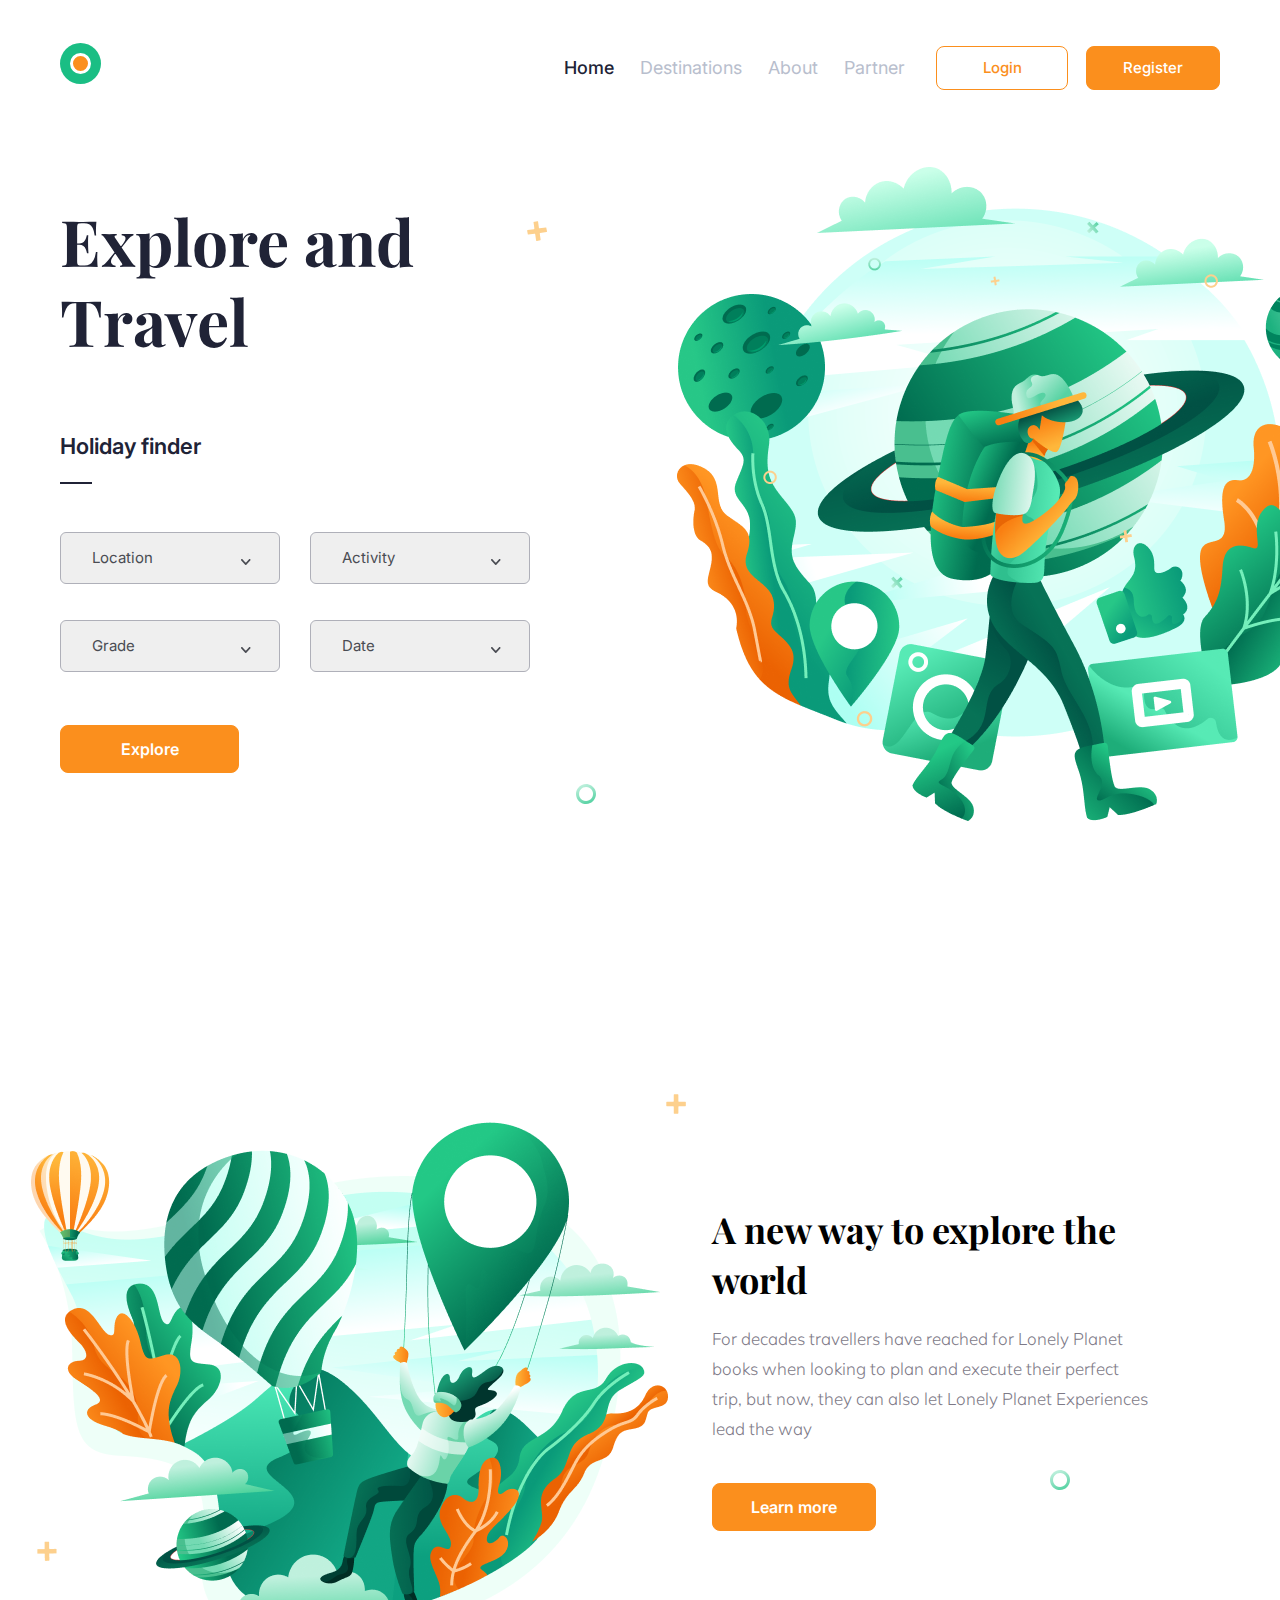
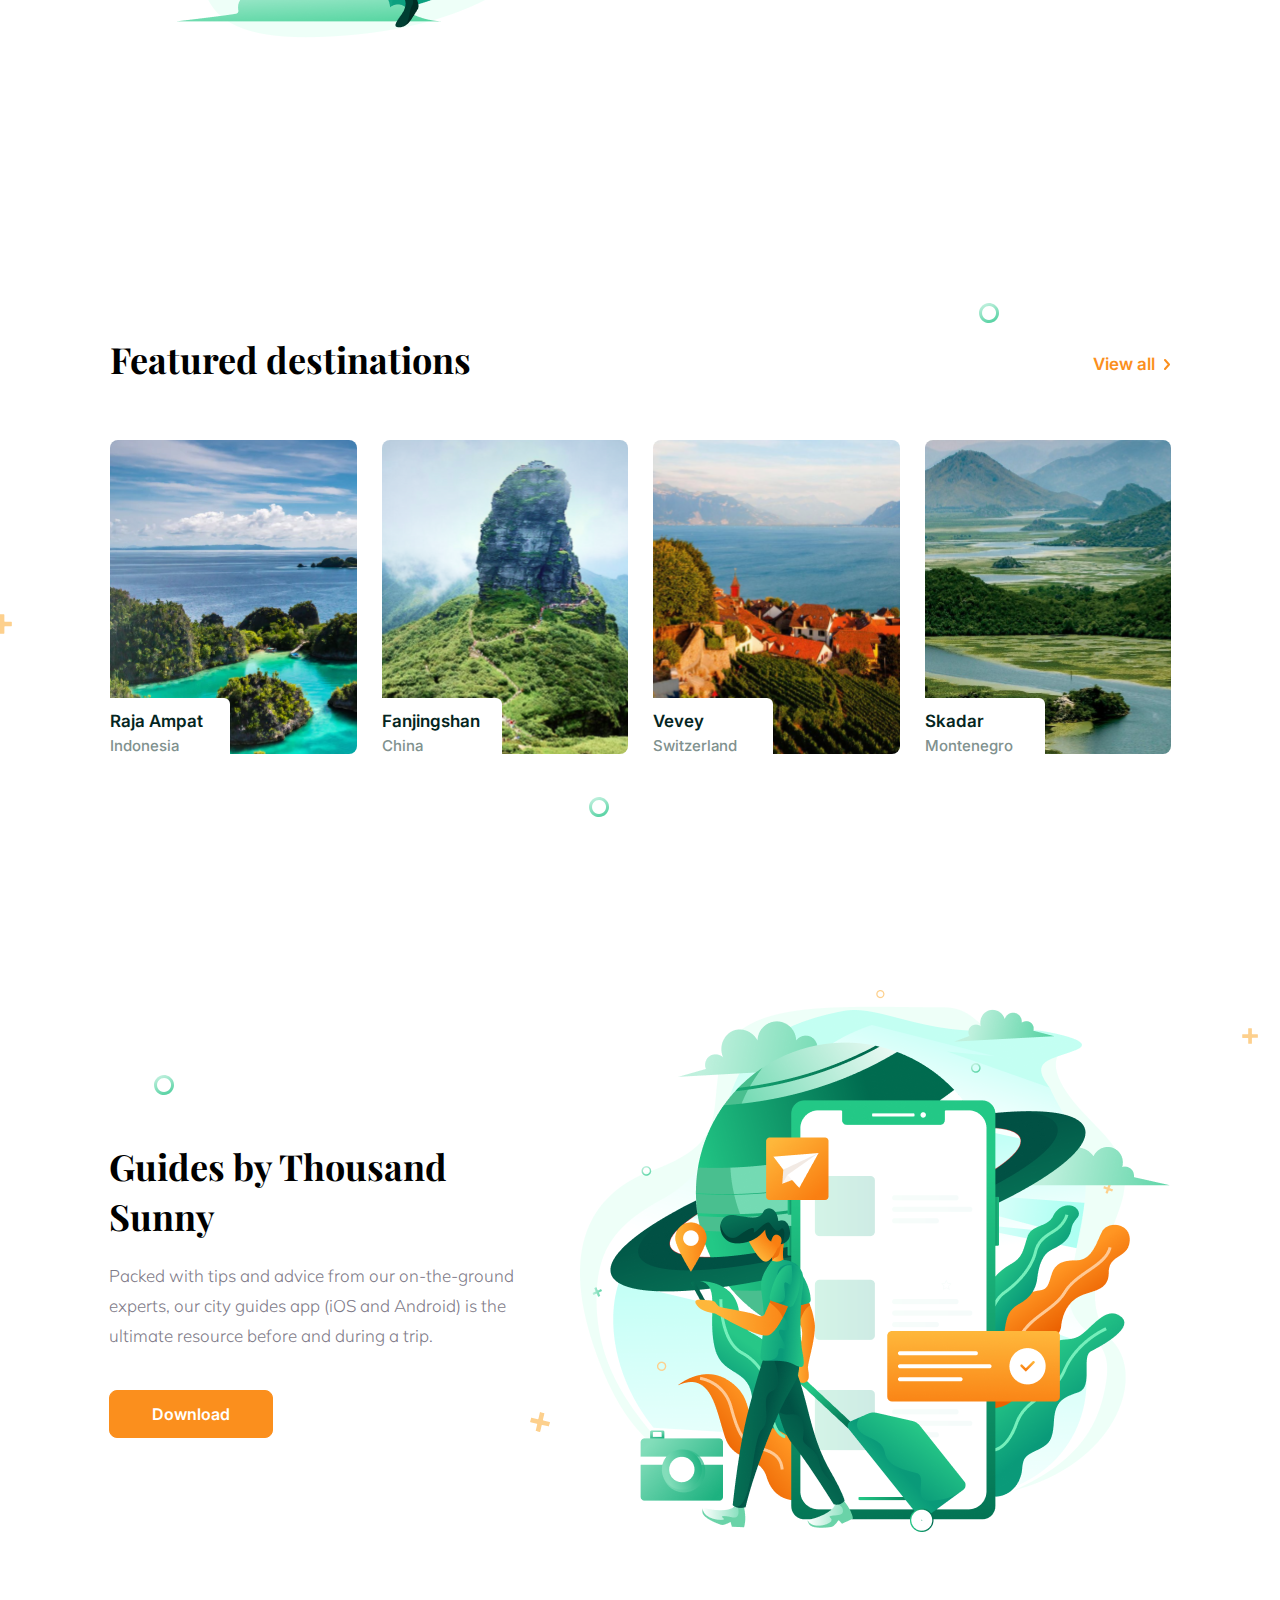
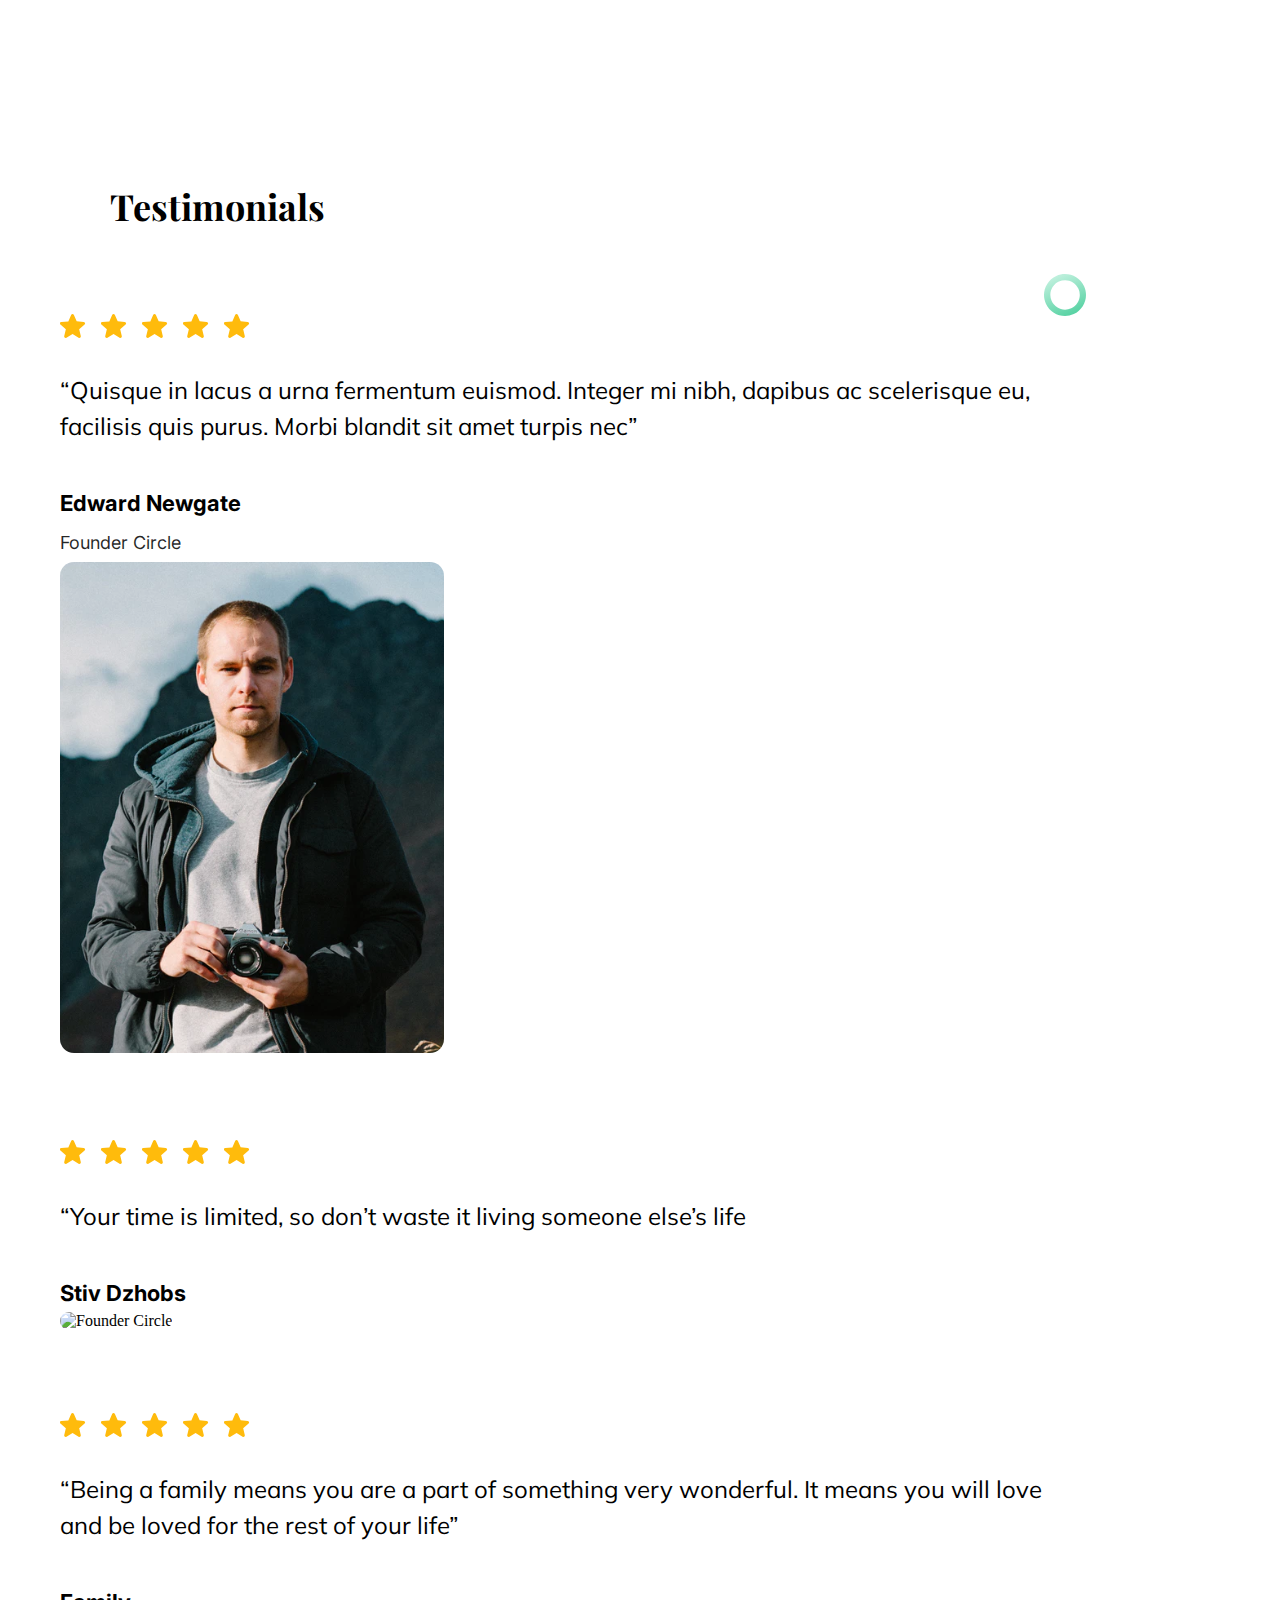
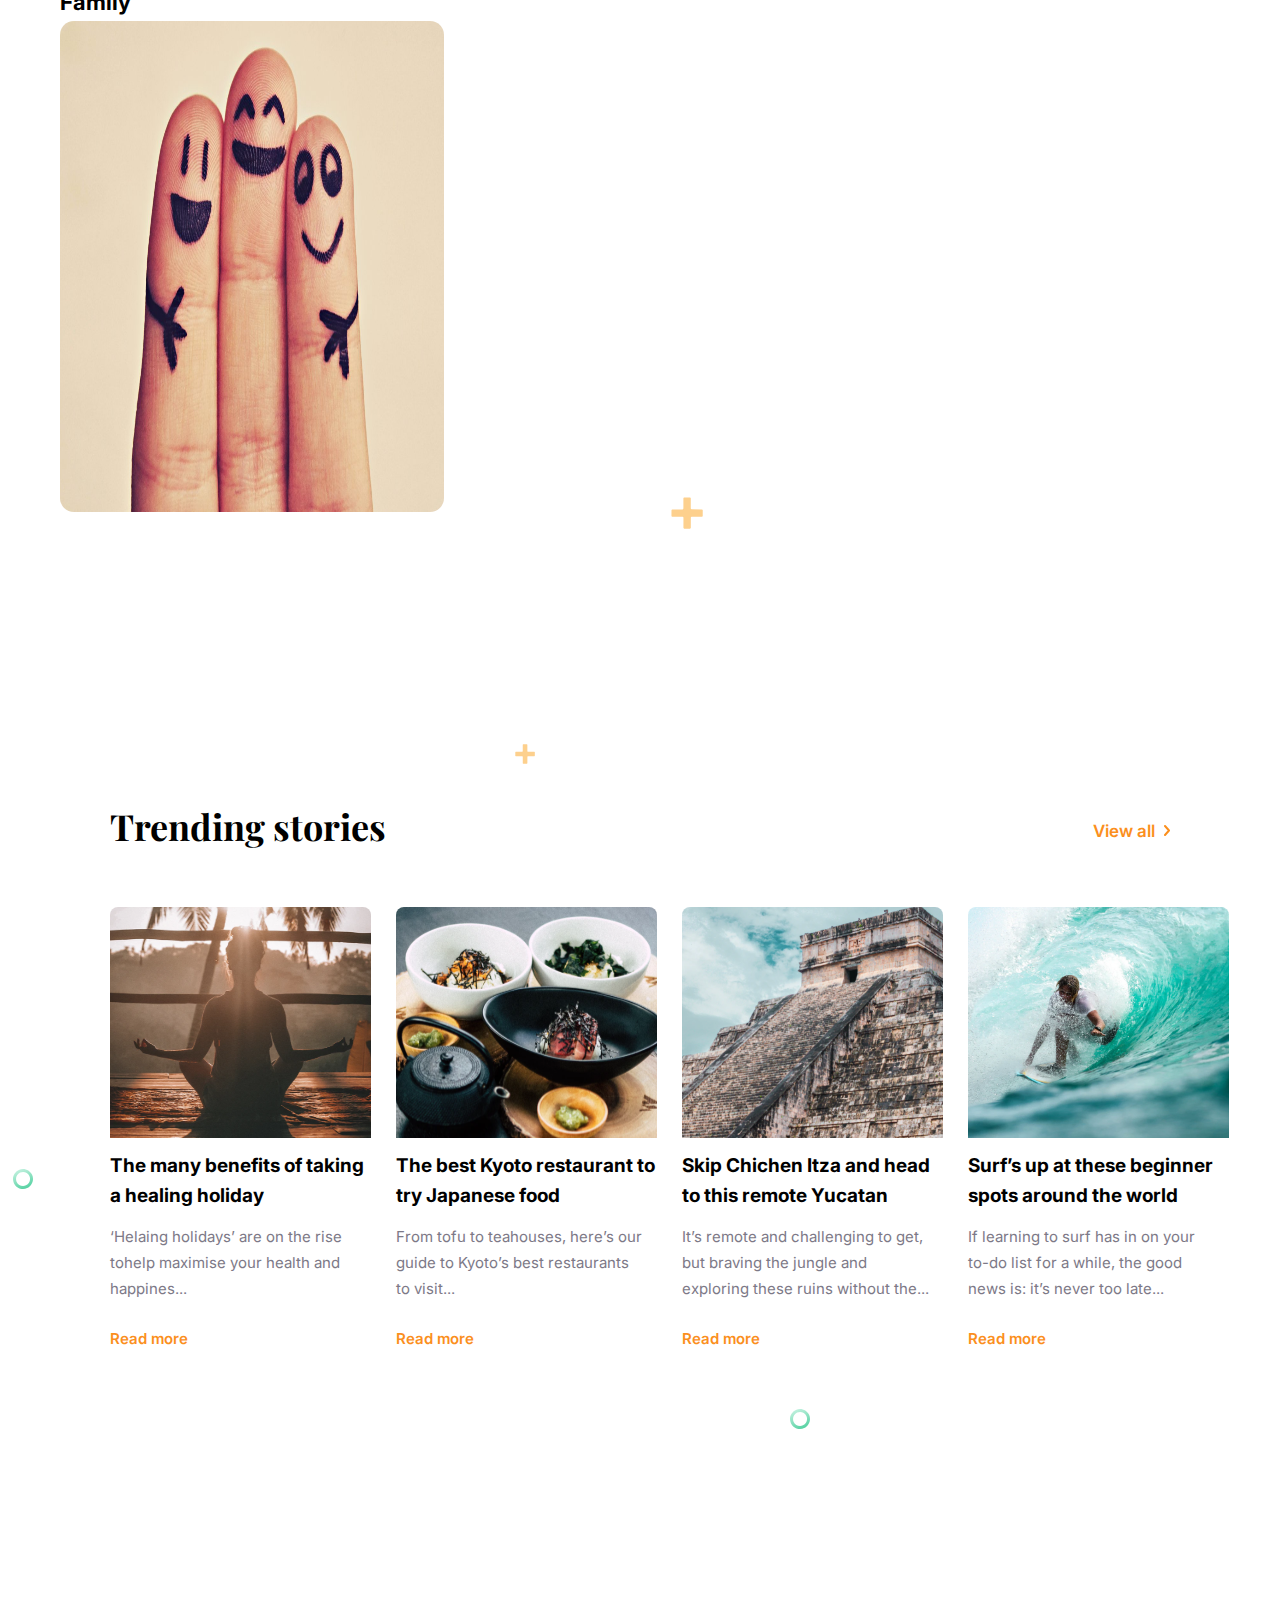
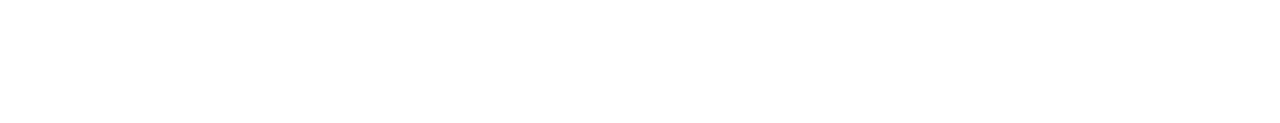
==== index.html @ d98a0f3b "changes in recent sections" ====
<!DOCTYPE html>
<html lang="en">
    <head>
        <title>
            Explore and Travel
        </title>
        <meta charset=UTF-8>
        <link rel="stylesheet" href="./css/index.css">
        <link
            href="https://fonts.googleapis.com/css2?family=Inter:wght@400;500;600;700&family=Mulish:wght@300;400;700&family=Playfair+Display:wght@700&display=swap"
            rel="stylesheet">
        <link rel="stylesheet" type="text/css" href="./libs/slick/slick.css" />
        <script src="https://code.jquery.com/jquery-3.6.1.min.js"
            integrity="sha256-o88AwQnZB+VDvE9tvIXrMQaPlFFSUTR+nldQm1LuPXQ=" crossorigin="anonymous"></script>
        <script type="text/javascript" src="./libs/slick/slick.min.js"></script>
        <script type="text/javascript" src="./index.js"></script>
    </head>
    <body>
        
        <header>
            <div class="section-container">
                <a href="index.html">
                    <img src="./img/logo.svg" alt="logo">
                </a>
                <nav>
                    <ul class="menu">
                        <li>
                            <a href="#" class="active">Home</a>
                        </li>
                        <li>
                            <a href="#">Destinations</a>
                        </li>
                        <li>
                            <a href="#">About</a>
                        </li>
                        <li>
                            <a href="#">Partner</a>
                        </li>
                    </ul>
                    <ul class="buttons">
                        <li><button class="transparent">Login</button></li>
                        <li><button>Register</button></li>
                    </ul>
                </nav>
            </div>
        </header>

        <section class="form-and-image">
            <div class="section-container">
                <div class="text-and-form-wrapp">
                    <h1>Explore and Travel</h1>
                    <h2 class="h3">Holiday finder</h2>
                    <form>
                        <fieldset>
                            <div class="select-wrapper">
                                <select name="Location">
                                    <option value="Location">Location</option>
                                    <option value="Indonesia">Indonesia</option>
                                    <option value="China">China</option>
                                    <option value="Switzerland">Switzerland</option>
                                    <option value="Montenegro">Montenegro</option>
                                </select>
                            </div>
                            <div class="select-wrapper">
                                <select name="Activity">
                                    <option value="Activity">Activity</option>
                                    <option value="Ski resort">Ski resort</option>
                                    <option value="Beach holiday">Beach holiday</option>
                                    <option value="Mountain climb">Mountain climb</option>
                                </select>
                            </div>
                        </fieldset> 
                        <fieldset>   
                            <div class="select-wrapper">
                                <select name="Grade">
                                    <option value="Grade">Grade</option>
                                    <option value="5">5</option>
                                    <option value="4">4</option>
                                    <option value="3">3</option>
                                </select>
                            </div> 
                            <div class="select-wrapper">
                                <select name="Date">
                                    <option value="Date">Date</option>
                                    <option value="Winter">Winter</option>
                                    <option value="Spring">Spring</option>
                                    <option value="Summer">Summer</option>
                                    <option value="Autumn">Autumn</option>
                                </select>
                            </div>    
                        </fieldset>
                        <button class="explore" type="submit">Explore</button>
                    </form>
                </div>
                <img class="main-picture" src="./img/with-backpack.svg" alt="traveler-with-backpack"> 
                <img class="mini-circle" src="./img/circle42.svg">
                <img class="circle" src="./img/circle42.svg">
                <img class="plus" src="./img/plus31.svg">
            </div>
        </section>

        <section class="text-and-image">
            <div class="section-container">
                <img class="main-picture" src="./img/with-parachute.svg" alt="traveler-with-parachute">
                <div class="text-wrapper">
                    <h2>
                        A new way to explore the world
                    </h2>
                    <p>
                        For decades travellers have reached for Lonely Planet books when looking to plan and execute their perfect
                        trip, but now, they can also let Lonely Planet Experiences lead the way
                    </p>
                    <a href="#" class="button">Learn more</a>
                </div>    
                <img class="plus" src="./img/plus31.svg">
                <img class="mini-circle" src="./img/circle42.svg">
            </div>
        </section>

        <section class="featured-destination">
            <div class="section-container">
                <div class="title-wrapper">
                    <h2>Featured destinations</h2>
                    <a href="#" class="view-all">View all</a>
                </div>
                <ul class="destination">
                    <li>
                        <figure>
                            <img src="./img/indonesia.svg" alt="indonesia">
                            <figcaption>
                                Raja Ampat <span>Indonesia</span> 
                            </figcaption>
                        </figure>
                    </li>
                    <li>
                        <figure>
                            <img src="./img/china.svg" alt="china">
                            <figcaption>
                                Fanjingshan <span>China</span>
                            </figcaption>
                        </figure>
                    </li>
                    <li>
                        <figure>
                            <img src="./img/switzerland.svg" alt="switzerland">
                            <figcaption>
                                Vevey <span>Switzerland</span>
                            </figcaption>
                        </figure>
                    </li>
                    <li>
                        <figure>
                            <img src="./img/montenegro.svg" alt="montenegro">
                            <figcaption>
                                Skadar <span>Montenegro</span>
                            </figcaption>
                        </figure>
                    </li>
                </ul>
                <img class="plus" src="./img/plus31.svg">
                <img class="mini-circle-top" src="./img/circle42.svg">
                <img class="mini-circle" src="./img/circle42.svg">
            </div>
        </section>

        <section class="text-and-image reverse" >
            <div class="section-container">
                <img class="main-picture" src="./img/with-smartphone.svg" alt="traveler-with-backpack">
                <div class="text-wrapper">
                    <h2>
                        Guides by Thousand Sunny
                    </h2>
                    <p>
                        Packed with tips and advice from our on-the-ground experts, our city guides app (iOS and Android) is the ultimate
                        resource before and during a trip.
                    </p>
                    <a href="./files/css обнуление.txt" class="button" download="Guides_by_Thousand_Sunny">Download</a>
                </div>
                <img class="plus" src="./img/plus31.svg">
                <img class="mini-circle" src="./img/circle42.svg">
                <img class="plus-second" src="./img/plus31.svg"> 
            </div>
        </section>

        <section class="testimonials">
            <div class="section-container">
                <h2>Testimonials</h2>
                <div class="testimonials-slider">
                    <div class="slide">
                        <div class="text-slider">
                            <img class="stars" src="./img/star.svg" alt="stars">
                            <img class="stars" src="./img/star.svg" alt="stars">
                            <img class="stars" src="./img/star.svg" alt="stars">
                            <img class="stars" src="./img/star.svg" alt="stars">
                            <img class="stars" src="./img/star.svg" alt="stars">
                            <blockquote>“Quisque in lacus a urna fermentum euismod. Integer mi nibh, dapibus ac scelerisque eu, facilisis quis
                            purus. Morbi blandit sit amet turpis nec”</blockquote>
                            <cite>Edward Newgate <span>Founder Circle</span></cite>
                        </div>
                        <div class="img-slider">
                            <img class="reviewer" src="./img/edward.svg" alt="Founder Circle">
                        </div>
                    </div>
                    <div class="slide">
                        <div class="text-slider">
                            <img class="stars" src="./img/star.svg" alt="stars">
                            <img class="stars" src="./img/star.svg" alt="stars">
                            <img class="stars" src="./img/star.svg" alt="stars">
                            <img class="stars" src="./img/star.svg" alt="stars">
                            <img class="stars" src="./img/star.svg" alt="stars">
                            <blockquote>“Your time is limited, so don’t waste it living someone else’s life </blockquote>
                            <cite>Stiv Dzhobs </cite>
                        </div>
                        <div class="img-slider">
                            <img class="reviewer" src="./img/stiv-dzhobs.jpg" alt="Founder Circle">
                        </div>
                    </div>
                    <div class="slide">
                        <div class="text-slider">
                            <img class="stars" src="./img/star.svg" alt="stars">
                            <img class="stars" src="./img/star.svg" alt="stars">
                            <img class="stars" src="./img/star.svg" alt="stars">
                            <img class="stars" src="./img/star.svg" alt="stars">
                            <img class="stars" src="./img/star.svg" alt="stars">
                            <blockquote>“Being a family means you are a part of something very wonderful. It means you will love and be loved for the rest of
                            your life”</blockquote>
                            <cite>Family </cite>
                        </div>
                        <div class="img-slider">
                            <img class="reviewer" src="./img/family.jpg" alt="Founder Circle">
                        </div>
                    </div>  
                </div>
                <img class="plus" src="./img/plus31.svg" alt="plus">
                <img class="big-circle" src="./img/circle42.svg" alt="circle">
                <img class="mini-circle" src="./img/circle42.svg" alt="circle">
            </div>
        </section>

        <section class="trending-stories">
            <div class="section-container">
                <div class="title-wrapper">
                    <h2>Trending stories</h2>
                    <a href="#" class="view-all">View all</a>
                </div>
                <ul class="stories">
                    
                    <li>
                        <div class="img-story">
                            <img src="./img/рelaing-holidays.svg" alt="Pelaing holidays">
                        </div>
                        
                        <div class="story-wrapper">
                            <h3 class="h4">
                                The many benefits of taking a healing holiday
                            </h3>
                            <p class="story">‘Helaing holidays’ are on the rise
                            tohelp maximise your health and happines...</p>
                            <a href="#">Read more</a>
                        </div>     
                    </li>

                    <li>
                        <div class="img-story">
                            <img src="./img/the-best-restaurant.svg" alt="The best restaurant">
                        </div>

                        <div class="story-wrapper">
                            <h3 class="h4">
                                The best Kyoto restaurant to try Japanese food
                            </h3>
                            <p class="story">From tofu to teahouses, here’s our guide to Kyoto’s best restaurants
                            to visit...</p>
                            <a href="#">Read more</a>   
                        </div>
                    </li>

                    <li>
                        <div class="img-story">
                            <img src="./img/chichen-itza.svg" alt="Chichen Itza">
                        </div>

                        <div class="story-wrapper">
                            <h3 class="h4">
                                Skip Chichen Itza and head to this remote Yucatan
                            </h3>
                            <p class="story">It’s remote and challenging to get, but braving 
                                the jungle and exploring these ruins without the...</p>
                            <a href="#">Read more</a>
                        </div> 
                    </li>

                    <li>
                        <div class="img-story">
                            <img src="./img/surf.svg" alt="Surf">
                        </div>

                        <div class="story-wrapper">
                            <h3 class="h4">
                                Surf’s up at these beginner spots around the world
                            </h3>
                            <p class="story">If learning to surf has in on your to-do list for a while, 
                                the good news is: it’s never too late...</p>
                            <a href="#">Read more</a> 
                        </div>
                              
                    </li>

                </ul>
                <img class="plus" src="./img/plus31.svg" alt="plus">
                <img class="circle" src="./img/circle42.svg" alt="circle">
                <img class="circle-2" src="./img/circle42.svg" alt="circle">

            </div>

        </section>

        </body>
</html>
---- css/index.css ----
/*vaviables*/

:root {
    --basic-font: 'Mulish';
    --secondary-font: 'Inter';
    --third-font: 'Playfair Display';

    --primary-color: #FB8F1D;
    --primary-hover-color:#f99934;
    --header-color: #B8BECD;
    --title-color: #000000;
    --text-color:#7D7987;
    --quote-color: #000000;
    --footer-color: #848484;
    --fon-color: #FFFFFF;
}

/* base styles*/ 

*{
    margin: 0;
    padding: 0;
    box-sizing: border-box;
}

.section-container{
    position: relative;
    display: flex;
    justify-content: space-between;
    align-items: center;
    max-width: 1340px;
    margin: 0 auto;
    padding: 0 60px;
}

/*typography*/

h1, .h1{
    margin-bottom: 71px;
    font-family: 'Playfair Display';
    font-weight: 700;
    font-size: 64px;
    line-height: 80px;
    color: #202336;    
}

h2, .h2{
    font-family: 'Playfair Display';
    font-weight: 700;
    font-size: 36px;
    line-height: 50px;
    color: #000000;
}

h3, .h3{
    font-family: 'Inter';
    font-weight: 600;
    font-size: 22px;
    line-height: 29px;
    color: #202336;
}

h4, .h4{
    font-family: 'Inter';
    font-weight: 700;
    font-size: 19px;
    line-height: 30px;
    color: #000000;
}

p{
    font-family: 'Mulish';
    font-weight: 300;
    font-size: 17px;
    line-height: 30px;
    color: #7D7987;    
}

.story{
    font-family: 'Inter';
    font-weight: 400;
    font-size: 15px;
    line-height: 26px;
    color: #7D7987;
}

figcaption{
    font-family: 'Inter';
    font-weight: 600;
    font-size: 17px;
    line-height: 25px;
    color: #042521;
}

figcaption span{
    display: block;
    font-family: 'Inter';
    font-weight: 500;
    font-size: 15px;
    line-height: 24px;
    color: #80918e;}

blockquote, q{
    font-family: 'Mulish';
    font-weight: 400;
    font-size: 24px;
    line-height: 36px;
    color: #000000;
}

cite{
    font-family: 'Inter';
    font-weight: 700;
    font-size: 22px;
    line-height: 38px;
    font-style: normal;
    color: #000000;
}

cite span{
    font-weight: 400;
    font-size: 18px;
    color: #000000d9;
}


/*components*/

button, .button, input[type=button], input[type=submit]{
    display: inline-block;
    min-width: 164px;
    padding: 0 38px;
    border: 1px solid #FB8F1D;
    border-radius: 8px;
    background-color: #FB8F1D;
    font-family: 'Inter';
    font-style: normal;
    font-weight: 600;
    font-size: 16px;
    line-height: 46px;
    text-decoration: none;
    text-align: center;
    color: #FFFFFF;
    cursor: pointer;
}

button:hover, .button:hover, input[type=button]:hover, input[type=submit]:hover{
    border-color: #f99934;
    background-color:#f99934;
    color: #FFFFFF;
}

button.transparent, .button.transparent, input[type=button].transparent, input[type=submit].transparent{
    background:transparent;
    color: #FB8F1D;
}

button.transparent:hover, .button.transparent:hover, input[type=button].transparent:hover, input[type=submit].transparent:hover{
    background-color: #FB8F1D;
    color: #FFFFFF;
}

a {
    position: relative;
    font-family: 'Inter';
    font-weight: 600;
    font-size: 15px;
    line-height: 28px;
    text-decoration: none;
    color: #FB8F1D;
}

a:hover {
    color: #c26d13;
}

a.view-all {
    font-size: 17px;
    line-height: 60px;
}

a.view-all::after {
    content: '';
    position: absolute;
    top: 0;
    right: 0;
    display: block;
    width: 6px;
    height: 100%;
    background-image: url(../img/arrow-a.svg);
    background-repeat: no-repeat;
    background-position: 50%;
    transform: translateX(100%);
    padding-right: 17px;
}

a.view-all:hover::after{
   padding-right: 15px;
}

a:visited {
    color: #db7a13;
}

.slick-arrow {
    width: 9px;
    min-width: 0;
    height: 9px;
    padding: 18px;
    border: 2px solid #000000;
    border-radius: 50%;
    background-image: url(../img/arrow-button.svg);
    background-color: #FFFFFF;
    background-position: 50%;
    background-repeat: no-repeat;
    font-size: 0;
    z-index: 1;
}

.slick-arrow:hover {
    background-color: #FFFFFF;
    border-color: #000000;
}


/*form*/

fieldset{
    display: flex;
    margin-bottom: 36px;
    border: 0;
}

div.select-wrapper{
    position: relative;
    margin-right: 30px;
}

div.select-wrapper::after{
    content: '';
    position: absolute;
    display: block;
    top: 4px;
    right: 29px;
    background-image: url(../img/arrow-select.svg);
    width: 10px;
    height: 100%;
    background-repeat: no-repeat;
    background-position: 50%;
    pointer-events: none;
}

select{
    width: 220px;
    min-width: 60px;
    padding: 0 20px 0 31px ;
    border: 1px solid #AFB0B9;
    border-radius: 6px;
    font-family: 'Inter';
    font-weight: 400;
    font-size: 15px;
    line-height: 50px;
    color: #4A4C53;
    appearance: none;     
}


/*header*/

header{
    position: fixed;
    top: 0;
    width: 100%;
    padding: 43px 0;
    background-color: white;
    z-index: 2;
}

nav{
    display: flex;
    align-items: center;
}

.menu, .buttons{
    display: flex;
    align-items: center;
    list-style: none;
}
.menu li a{
    padding: 6px 13px;
    font-family: 'Inter';
    font-style: normal;
    font-weight: 400;
    font-size: 18px;
    line-height: 19px;
    color: #B8BECD;
}

.menu li a:hover{
    color: #80848f;
}

.menu li a.active{
    font-weight: 500;
    color: #202336;
}

.buttons li button {
    min-width: 132px;
    margin-left: 18px;
    padding: 0 36px;
    font-weight: 500;
    font-size: 15px;
    line-height: 42px;
}


/*form and image*/
form{
    margin-top: 34px;
    margin-bottom: 14px;
}

.form-and-image{
    position: relative;
    padding-top: 167px;
    padding-bottom: 143px;
}

.form-and-image .h3{
    position: relative;
    margin-bottom: 48px;
    padding-bottom: 23px;
    font-size: 22px;
}

.form-and-image .h3::after{
    content: '';
    position: absolute;
    left: 0;
    bottom: 0;
    display: block;
    width: 32px;
    height: 2px;
    background-color: #202336; 
}

.form-and-image .main-picture{
    padding-left: 117px;
}

.form-and-image .circle{
    position: absolute;
    top: 50%;
    left: -50px;
    width: 26px;
    height: auto;
}

.form-and-image .plus{
    position: absolute;
    top: 54px;
    left: 527px;
    width: auto;
    height: 20px;
    transform: rotate(-8deg);
}

.form-and-image .mini-circle{
    position: absolute;
    left: 45%;
    bottom: 17px;
    width: 20px;
    height: auto;
}

.explore {
    margin-top: 17px;
    min-width: 179px;
}
.text-and-form-wrapp .section-container{
    margin-left: 60px;
}
        

/*text and image*/

.text-and-image{
    position: relative;
    padding: 137px 0;
}

.text-and-image .main-picture{
    margin-left: -51px;
    margin-top: 7px;
}
.text-wrapper {
    max-width: 436px;
    margin-right: 72px;
    margin-bottom: 8px;
}

.text-wrapper h2{
    margin-bottom: 20px;
}

.text-wrapper .button{
    margin-top: 39px;
}

.text-and-image .plus {
    position: absolute;
    top: -7px;
    left: 52%;
    width: auto;
    height: 20px;
}

.text-and-image .mini-circle {
    position: absolute;
    bottom: 152px;
    left: 82%;
    width: 20px;
    height: auto;
}


/*featured destination*/

.featured-destination{
    padding-top: 155px;
    padding-bottom: 115px;
}

.featured-destination .section-container{
    flex-direction: column;
    align-items: stretch;
}

.featured-destination .title-wrapper{
    display: flex;
    justify-content: space-between;
    margin-left: 50px;
    margin-right: 65px;
}

.title-wrapper h2{
}

.title-wrapper a.view-all{
}

.destination {
    display: grid;
    grid-template-columns: 1fr 1fr 1fr 1fr;
    grid-column-gap: 25px;
    list-style: none;
    justify-items: stretch;
    margin: 46px 49px 0 50px;
}
 
.destination figure{
    position: relative;
    width: 100%;
}

.destination img{
    position: relative;
    width:  100%;
    border-radius: 8px;
}

.destination figcaption{
    position: absolute;
    left: 0;
    bottom: 0;
    min-width: 120px;
    padding-top: 11px;
    padding-right: 20px;
    border-radius: 0px 6px 0px 0px;
    background-color: #FFFFFF;
}

.featured-destination .plus{
    position: absolute;
    width: 20px;
    height: auto;
    bottom: 124px;
    left: -8px;
}

.featured-destination .mini-circle-top{
    position: absolute;
    width: 20px;
    height: auto;
    top: -31px;
    right: 281px;
}

.featured-destination .mini-circle{
    position: absolute;
    width: 20px;
    height: auto;
    bottom: -59px;
    left: 46%;
}


/*text and image reverse*/

.text-and-image.reverse{
    padding-top: 110px;
}

.text-and-image.reverse .section-container{
    position: relative;
    flex-direction: row-reverse; 
}

.text-and-image.reverse .main-picture {
    margin-right: 41px;
}

.text-and-image.reverse .text-wrapper{
    margin-top: 73px;
    margin-left: 49px; 
}

.text-and-image.reverse .mini-circle {
    position: absolute;
    top: 92px;
    left: 154px;
    width: 20px;
    height: auto;
}

.text-and-image.reverse .plus {
    position: absolute;
    top: 45px;
    left: 97%;
    width: auto;
    height: 16px;
}  

.text-and-image.reverse .plus-second {
    position: absolute;
    width: auto;
    height: 20px;
    left: 530px;
    bottom: 100px;
    transform: rotate(13deg);
}


/*testimonials*/

.testimonials{
    padding-top: 112px;
    padding-bottom: 142px;
}

.testimonials .section-container {
    position: relative;
    flex-direction: column;
    align-items: flex-start;
}

.testimonials h2{
    margin-left: 50px;
}

.testimonials .plus {
    position: absolute;
    bottom: -13px;
    right: 577px;
}

.testimonials .big-circle {
    position: absolute;
    top: 93px;
    right: 194px;
    z-index: -1;
}

.testimonials .mini-circle {
    position: absolute;
    width: 22px;
    top: 298px;
    left: -35px;
}

.testimonials-slider{
    position: relative;
    max-width: 100%;
}

.slick-initialized .slick-slide.slide{
    display: flex;
    justify-content: space-between;
    margin-top: 59px;
    margin-right: 152px;
    margin-left: 49px;
}

.text-slider{
    position: relative;
    margin-top: 83px;
}

blockquote{
    margin-top: 30px;
    margin-right: 150px;
}

cite{
    display: block;
    margin-top: 40px;
    width: 200px;
}

.slide .stars{
    display: inline;
    margin-right: 11px;
}

.img-slider {
    position: relative;
}

.img-slider::after {
    position: absolute;
    content: '';
    right: 0;
    bottom: 0;
    display: block;
    width: 132px;
    height: 60px;
    border-radius: 16px 0px 0px 0px;
    background-color: var(--fon-color);
}

.slide .reviewer {
    width: 384px;
    height: 491px;
    border-radius: 14px;
}
   
.slick-prev {
    position: absolute;
    transform: rotate(180deg);
    bottom: 0;
    right: 214px;
}
.slick-next{
    position: absolute;
    bottom: 0;
    right: 152px;
}

.slick-disabled{
    opacity: 0.2;
}

/* Trending stories */

.trending-stories{
    padding-top: 143px;
    padding-bottom: 271px;
}

.trending-stories .section-container{
    position: relative;
    flex-direction: column;
    align-items: stretch;
}

.trending-stories .title-wrapper{
    display: flex;
    justify-content: space-between;
    margin-left: 50px;
    margin-right: 65px;
    margin-bottom: 46px;
}

.stories{
    display: grid;
    grid-template-columns: repeat(4, 262px);
    grid-column-gap: 24px;
    list-style: none;
    justify-items: stretch;
    margin: 0 50px;
}

.img-story{
    display: block;
    width: 261px;
    height: 330px;
}

.img-story img {
    border-radius: 8px 8px 0 0;
}

.story-wrapper{
    position: relative;
    display: block;
    background-color: var(--fon-color);
    width: 261px;
    width: 262px;
    bottom: 99px;
    padding-top: 13px;
}

.story-wrapper .story {
    background-color: var(--fon-color);
    padding-top: 13px;
    padding-right: 12px;
    padding-bottom: 23px;
} 

.trending-stories .plus{
    position: absolute;
    width: 20px;
    top: -57px;
    left: 515px;
}
        
.trending-stories .circle {
    position: absolute;
    width: 20px;
    top: 368px;
    left: 13px;
}

.trending-stories .circle-2 {
    position: absolute;
    width: 20px;
    bottom: 23px;
    right: 470px;
}
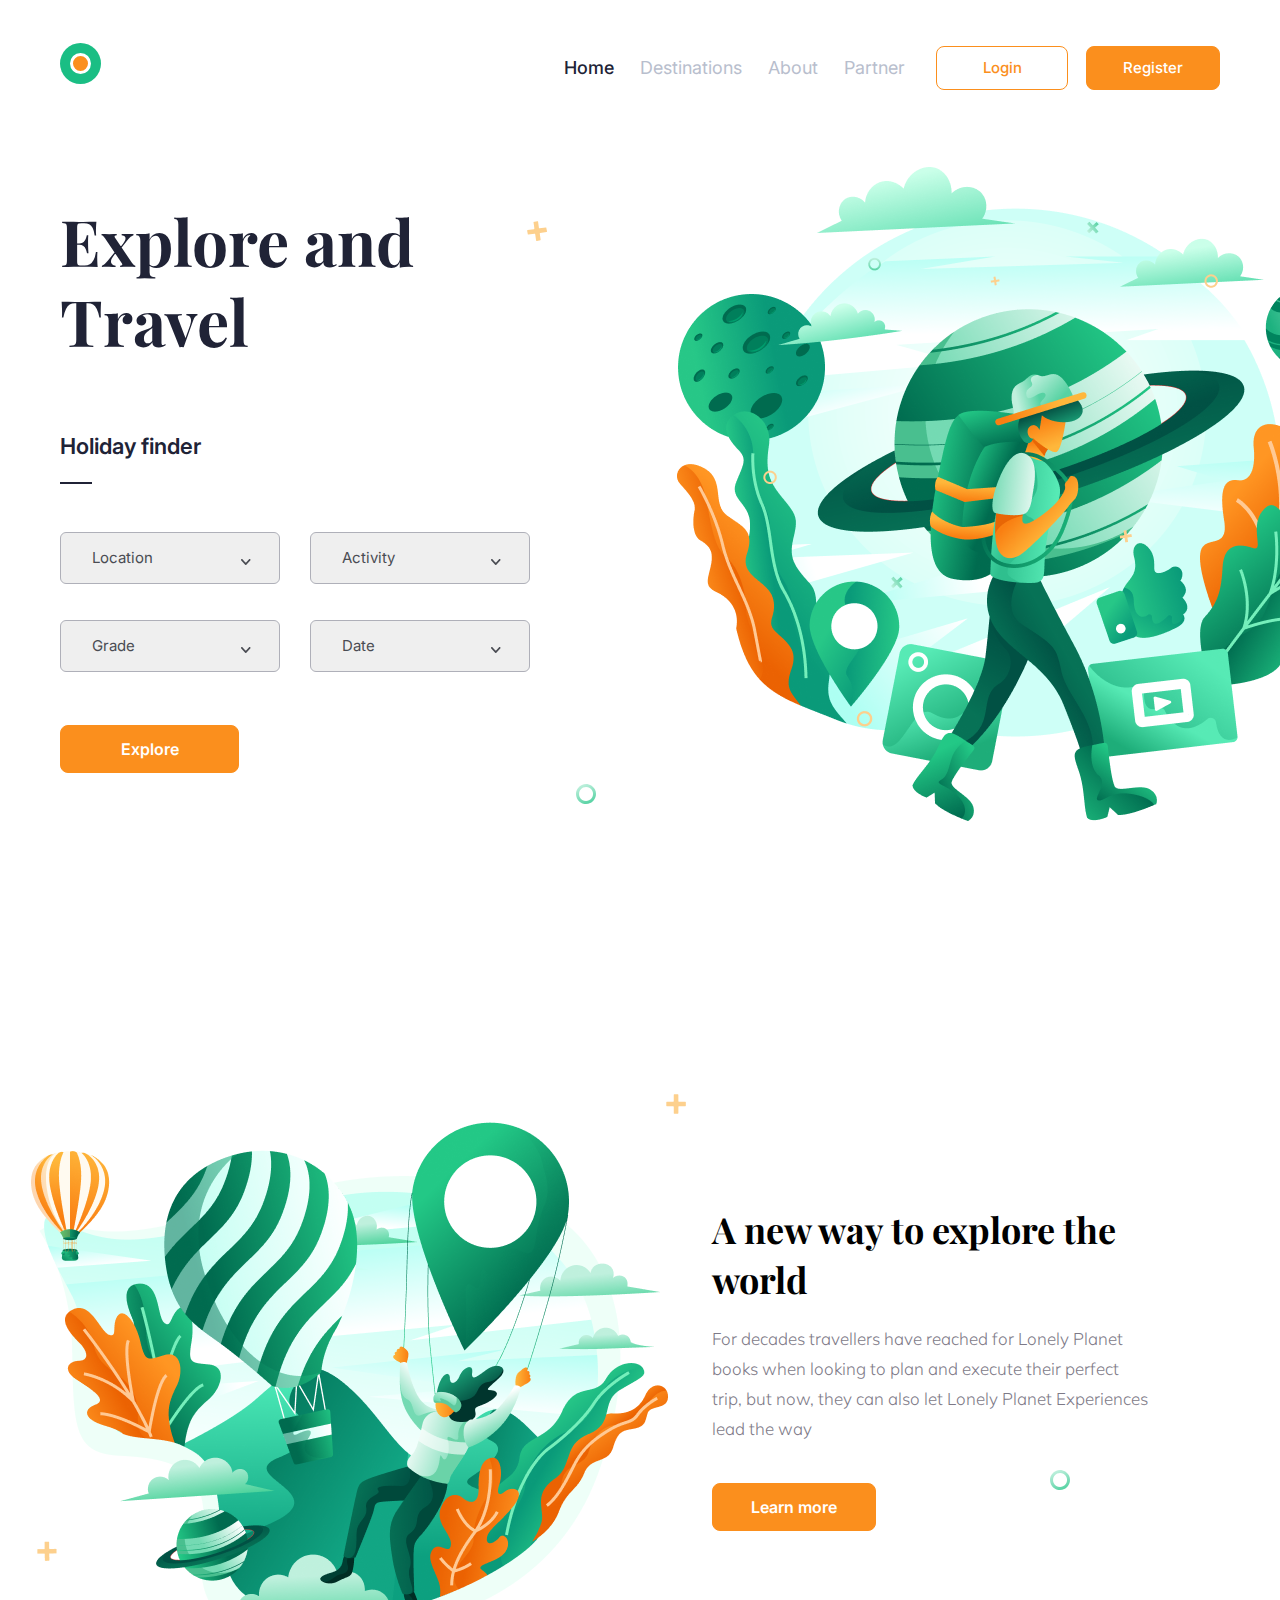
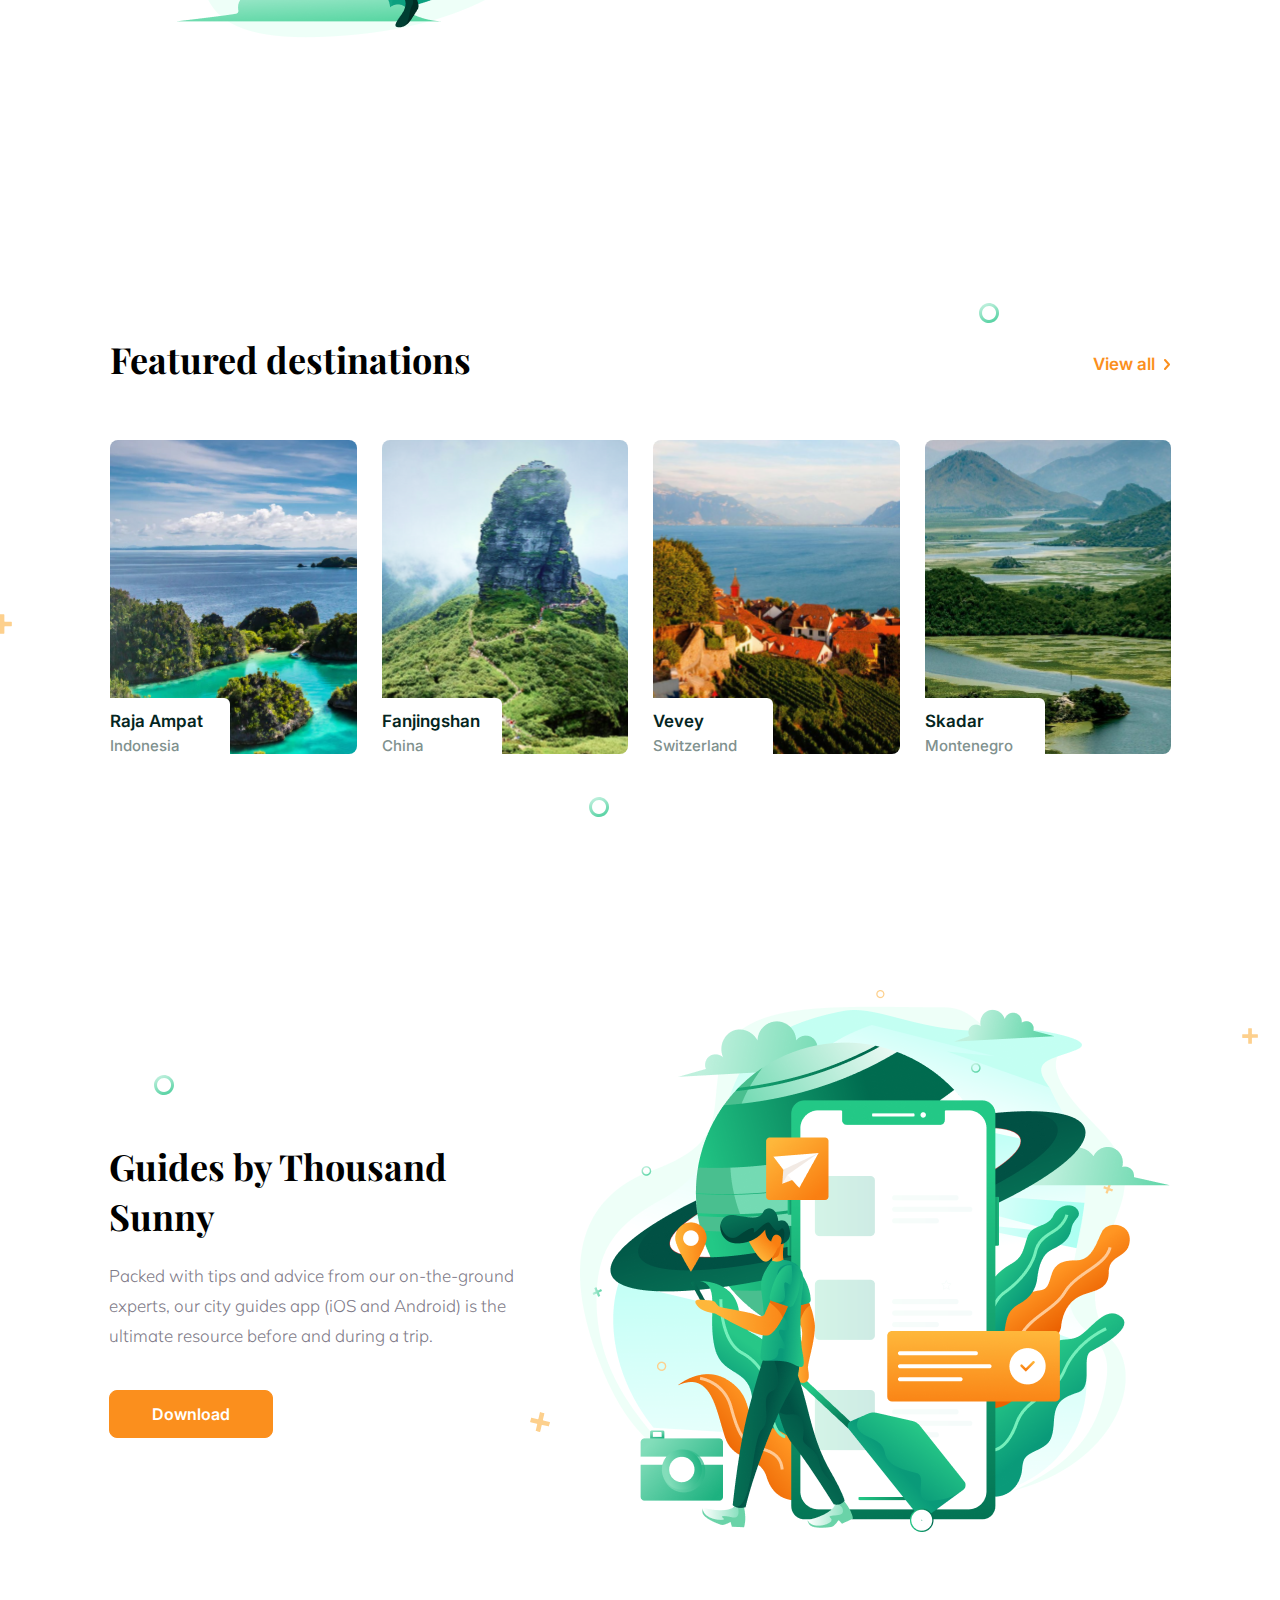
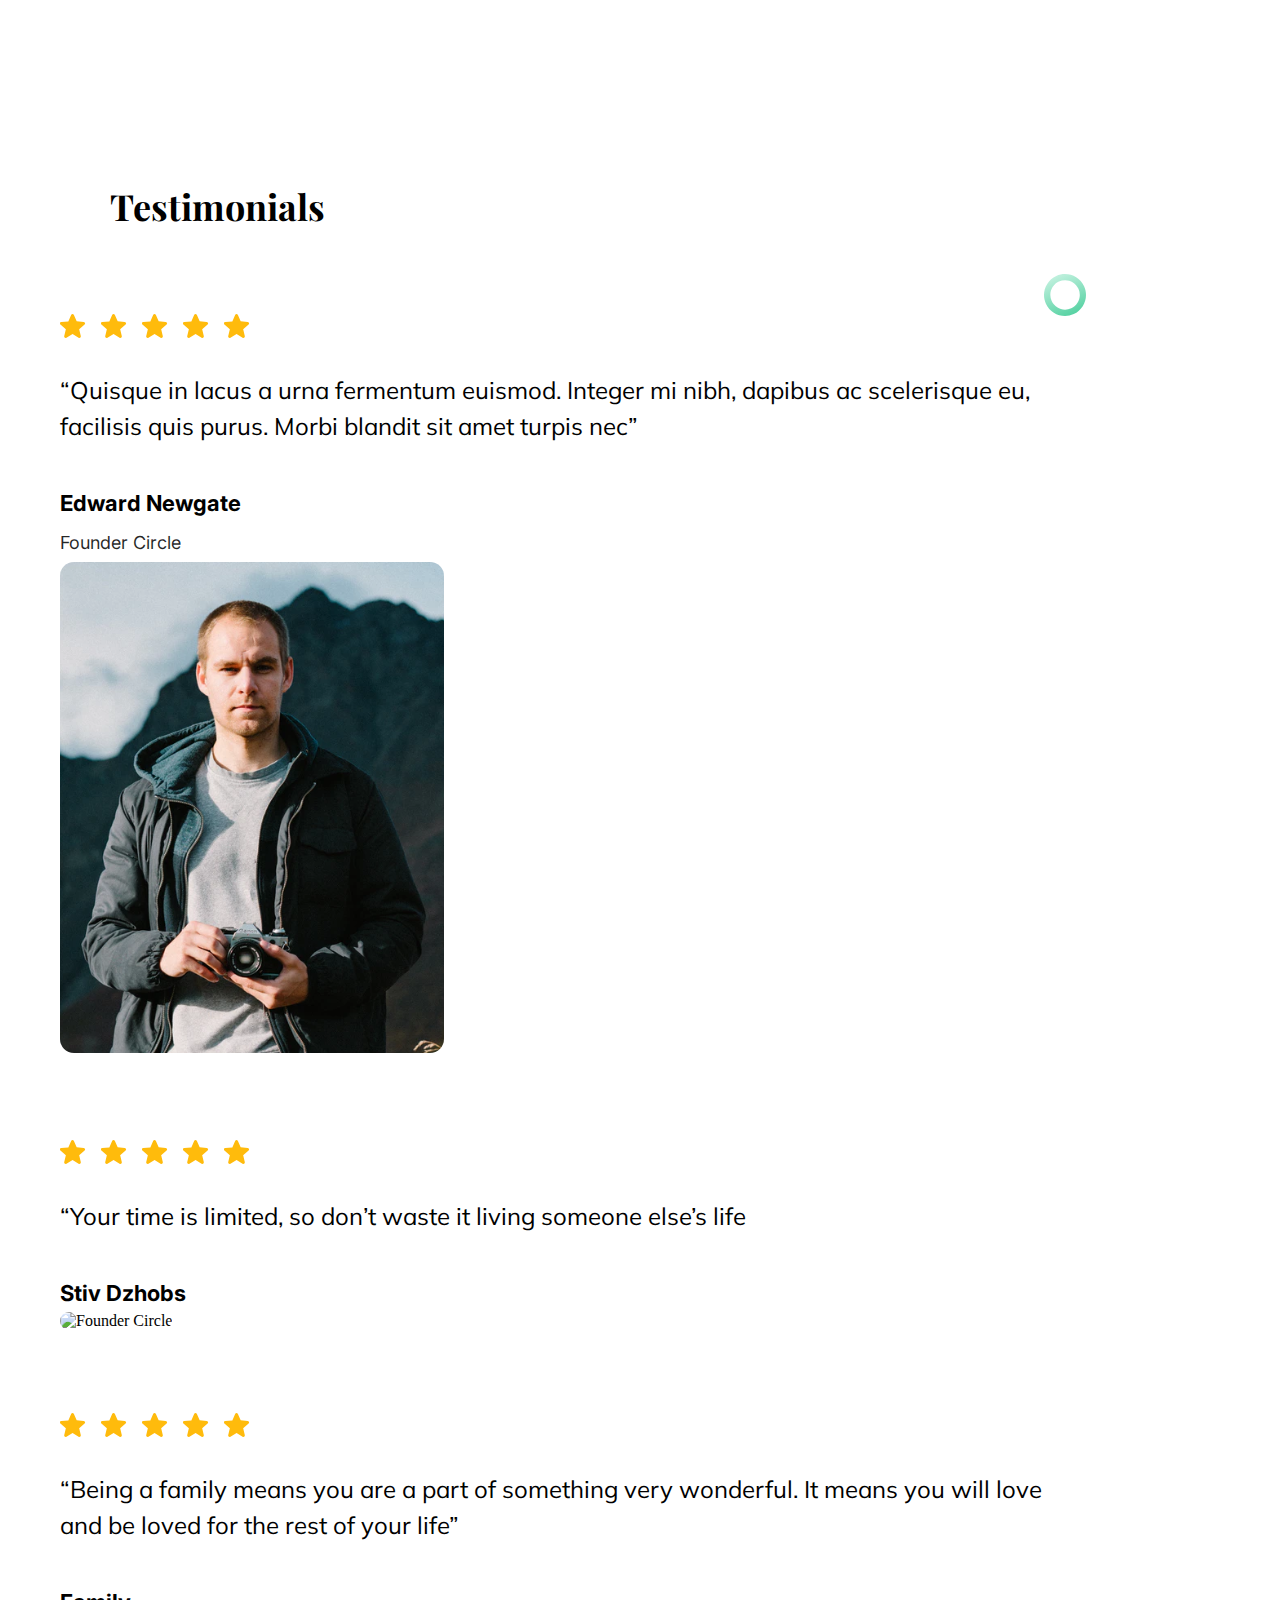
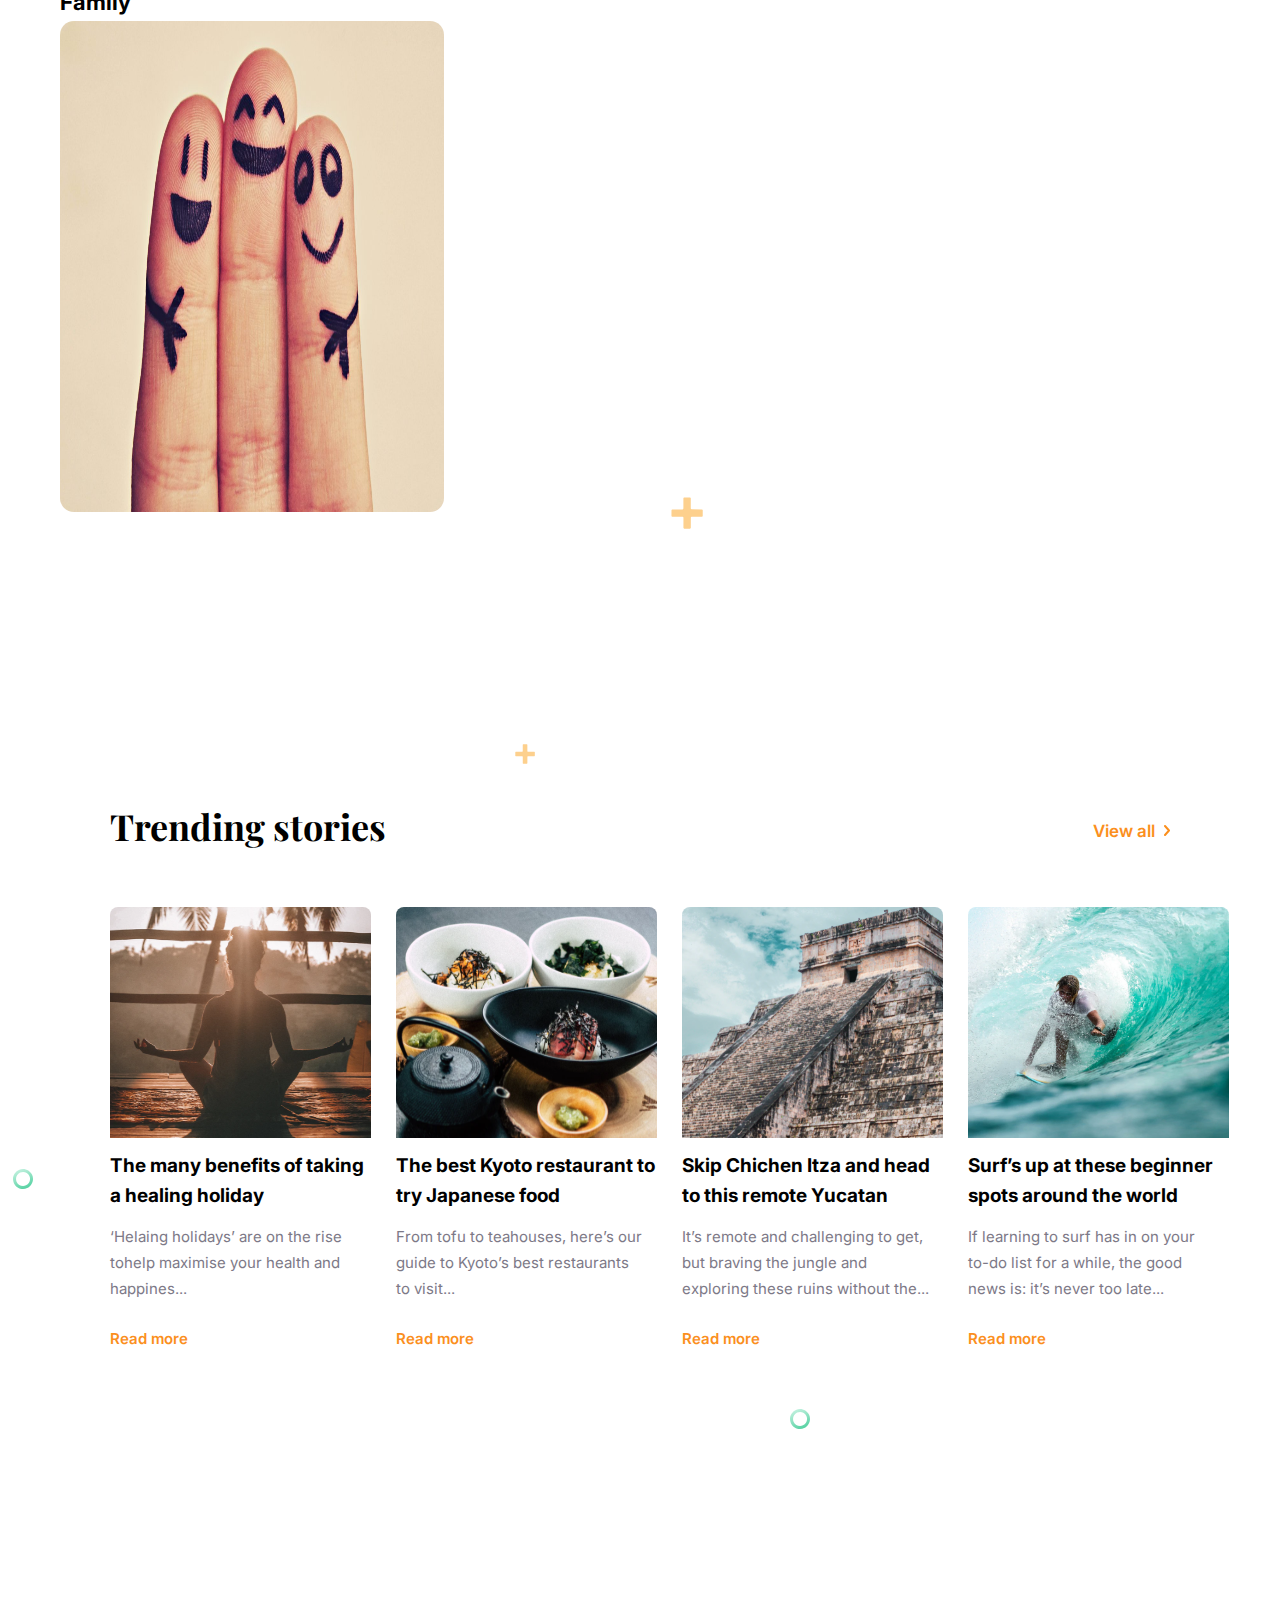
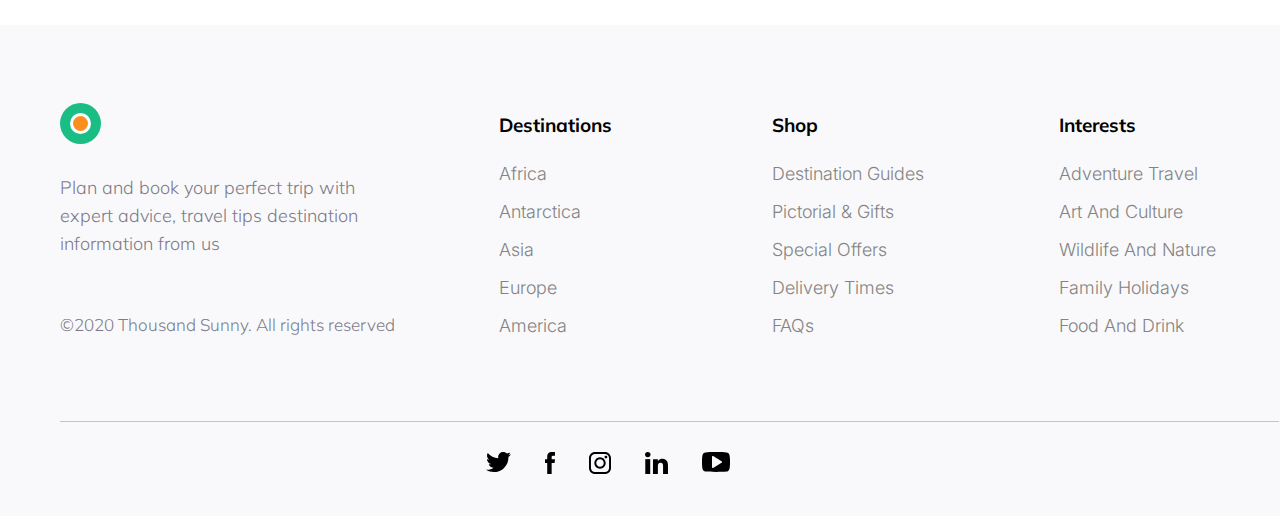
==== commit b61def9a: "footer and mistakes" ====
--- a/index.html
+++ b/index.html
@@ -315,5 +315,109 @@
 
         </section>
 
+        <footer>
+            <div class="section-container">
+                <div class="footer-wrapper">
+                    <div class="logo-text">
+                        <a href="index.html">
+                            <img src="./img/logo.svg" alt="logo">
+                        </a>
+                        <p>
+                            Plan and book your perfect trip with expert advice, 
+                            travel tips destination information from us
+                        </p>
+                        <p class="rights">
+                            &copy;2020 Thousand Sunny. All rights reserved
+                        </p>
+                    </div>
+
+                    <nav>
+                        <ul class="destinations">
+                            <li>
+                                <a href="#"><h4>Destinations</h4></a>
+                            </li>
+                            <li>
+                                <a href="#">Africa</a>
+                            </li>
+                            <li>
+                                <a href="#">Antarctica</a>
+                            </li>
+                            <li>
+                                <a href="#">Asia</a>
+                            </li>
+                            <li>
+                                <a href="#">Europe</a>
+                            </li>
+                            <li>
+                                <a href="#">America</a>
+                            </li>
+                        </ul>
+                    
+                        <ul class="shop">
+                            <li>
+                                <a href="#"><h4>Shop</h4></a>
+                            </li>
+                            <li>
+                                <a href="#">Destination Guides</a>
+                            </li>
+                            <li>
+                                <a href="#">Pictorial & Gifts</a>
+                            </li>
+                            <li>
+                                <a href="#">Special Offers</a>
+                            </li>
+                            <li>
+                                <a href="#">Delivery Times</a>
+                            </li>
+                            <li>
+                                <a href="#">FAQs</a>
+                            </li>
+                        </ul>
+                    
+                        <ul class="interests">
+                            <li>
+                                <a href="#"><h4>Interests</h4></a>
+                            </li>
+                            <li>
+                                <a href="#">Adventure Travel</a>
+                            </li>
+                            <li>
+                                <a href="#">Art And Culture</a>
+                            </li>
+                            <li>
+                                <a href="#">Wildlife And Nature</a>
+                            </li>
+                            <li>
+                                <a href="#">Family Holidays</a>
+                            </li>
+                            <li>
+                                <a href="#">Food And Drink</a>
+                            </li>
+                        </ul>
+                    </nav>
+
+                </div>
+                
+                <ul class="social-networks">
+                    <li>
+                        <a href="#"><img src="./img/twitter.svg" alt="twitter"></a>
+                    </li>
+                    <li>
+                        <a href="#"><img src="./img/facebook.svg" alt="facebook"></a>
+                    </li>
+                    <li>
+                        <a href="#"><img src="./img/instagram.svg" alt="instagram"></a>
+                    </li>
+                    <li>
+                        <a href="#"><img src="./img/linkedIn.svg" alt="linkedIn"></a>
+                    </li>
+                    <li>
+                        <a href="#"><img src="./img/youtube.svg" alt="youtube"></a>
+                    </li>
+                </ul>
+                
+            </div>
+        </footer>
+
         </body>
 </html>--- a/css/index.css
+++ b/css/index.css
@@ -145,9 +145,10 @@
 }
 
 button:hover, .button:hover, input[type=button]:hover, input[type=submit]:hover{
-    border-color: #f99934;
-    background-color:#f99934;
+    border-color: #f4a654;
+    background-color:#f4a654;
     color: #FFFFFF;
+    transition-duration: 0.8s;
 }
 
 button.transparent, .button.transparent, input[type=button].transparent, input[type=submit].transparent{
@@ -195,7 +196,8 @@
 }
 
 a.view-all:hover::after{
-   padding-right: 15px;
+   padding-right: 23px;
+    transition-duration: 0.5s;
 }
 
 a:visited {
@@ -210,7 +212,7 @@
     border: 2px solid #000000;
     border-radius: 50%;
     background-image: url(../img/arrow-button.svg);
-    background-color: #FFFFFF;
+    background-color: var(--fon-color);
     background-position: 50%;
     background-repeat: no-repeat;
     font-size: 0;
@@ -218,7 +220,7 @@
 }
 
 .slick-arrow:hover {
-    background-color: #FFFFFF;
+    background-color: var(--fon-color);
     border-color: #000000;
 }
 
@@ -349,12 +351,36 @@
     padding-left: 117px;
 }
 
+.explore {
+    margin-top: 17px;
+    min-width: 179px;
+}
+
+.text-and-form-wrapp .section-container {
+    margin-left: 60px;
+}
+
 .form-and-image .circle{
     position: absolute;
     top: 50%;
     left: -50px;
     width: 26px;
     height: auto;
+    
+    animation-name: circle;
+    animation-iteration-count: infinite;
+    animation-duration: 1.5s;
+    animation-direction: alternate;
+}
+
+@keyframes circle {
+    0% {
+        width: 26px;
+    }
+
+    100% {
+        width: 30px;
+    }
 }
 
 .form-and-image .plus{
@@ -364,6 +390,21 @@
     width: auto;
     height: 20px;
     transform: rotate(-8deg);
+
+    animation-name: plus;
+    animation-iteration-count: infinite;
+    animation-duration: 1.5s;
+    animation-direction: alternate;
+}
+
+@keyframes plus{
+    0% {
+        height: 20px;
+    }
+
+    100% {
+        height: 24px;
+    }
 }
 
 .form-and-image .mini-circle{
@@ -372,14 +413,21 @@
     bottom: 17px;
     width: 20px;
     height: auto;
-}
-
-.explore {
-    margin-top: 17px;
-    min-width: 179px;
-}
-.text-and-form-wrapp .section-container{
-    margin-left: 60px;
+
+    animation-name: mini-circle;
+    animation-iteration-count: infinite;
+    animation-duration: 1.5s;
+    animation-direction: alternate;
+}
+
+@keyframes mini-circle{
+    0%{
+        width: 20px;
+    }
+
+    100%{
+        width: 24px;
+    }
 }
         
 
@@ -467,7 +515,12 @@
 .destination img{
     position: relative;
     width:  100%;
-    border-radius: 8px;
+    border-radius: 8px;   
+}
+
+.destination img:hover {
+    transition: box-shadow 0.7s ease-in-out;
+    box-shadow: 8px -5px 15px 1px rgba(0, 0, 0, 0.4);
 }
 
 .destination figcaption{
@@ -651,6 +704,10 @@
     bottom: 0;
     right: 214px;
 }
+.slick-prev:hover {
+    transform: rotate(180deg);
+}
+
 .slick-next{
     position: absolute;
     bottom: 0;
@@ -665,7 +722,7 @@
 
 .trending-stories{
     padding-top: 143px;
-    padding-bottom: 271px;
+    padding-bottom: 173px;
 }
 
 .trending-stories .section-container{
@@ -697,7 +754,12 @@
     height: 330px;
 }
 
-.img-story img {
+.img-story:hover {
+    transition: box-shadow 0.7s ease-in-out;
+    box-shadow: 8px -5px 15px 1px rgba(0, 0, 0, 0.4);
+}
+
+ .img-story img { 
     border-radius: 8px 8px 0 0;
 }
 
@@ -737,4 +799,100 @@
     width: 20px;
     bottom: 23px;
     right: 470px;
-}+}
+
+
+/*footer*/
+
+footer{
+    padding-top: 70px;
+    padding-bottom: 33px;
+    background-color: #F9F9FB;
+
+}
+
+footer .section-container {
+    flex-direction: column;
+    align-items: stretch;
+    font-family: var(--basic-font);
+    color:var(--footer-color);
+}
+
+footer ul {
+    list-style: none;
+    
+}
+
+.footer-wrapper{
+    position: relative;
+    display: flex;
+    justify-content: space-between;
+    padding-bottom: 77px;
+}
+
+.footer-wrapper::after {
+    content: '';
+    position: absolute;
+    display: block;
+    bottom: 0;
+    width: 1219px;
+    height: 0.6px;
+    background-color: #C4C4C4;
+}
+
+.footer-wrapper nav{
+    display: flex;
+}
+.footer-wrapper ul{
+    min-width: 240px;
+}
+
+
+.logo-text {
+    max-width: 358px;
+    margin-top: 8px;
+}
+
+.logo-text p{
+    margin-top: 17px;
+    padding-right: 10px;
+    font-size: 18px;
+    line-height: 28px;
+}
+
+.logo-text .rights{
+    font-size: 17px;
+    margin-top: 53px;
+}
+
+.footer-wrapper a{
+    color: var(--footer-color);
+    font-weight: 300;
+    font-size: 18px;
+    line-height: 38px;
+}
+
+.footer-wrapper h4{
+    font-family: var(--basic-font);
+    line-height: 60px;
+}
+
+.shop{
+    margin-left: 33px;
+}
+
+.interests{
+    margin-left: 47px;
+    margin-right: -79px;
+}
+
+.social-networks{
+    display: flex;
+    justify-content: center;
+    margin-top: 30px;
+    margin-right: 64px;
+}
+
+.social-networks li{
+    margin: 0 17px;
+}
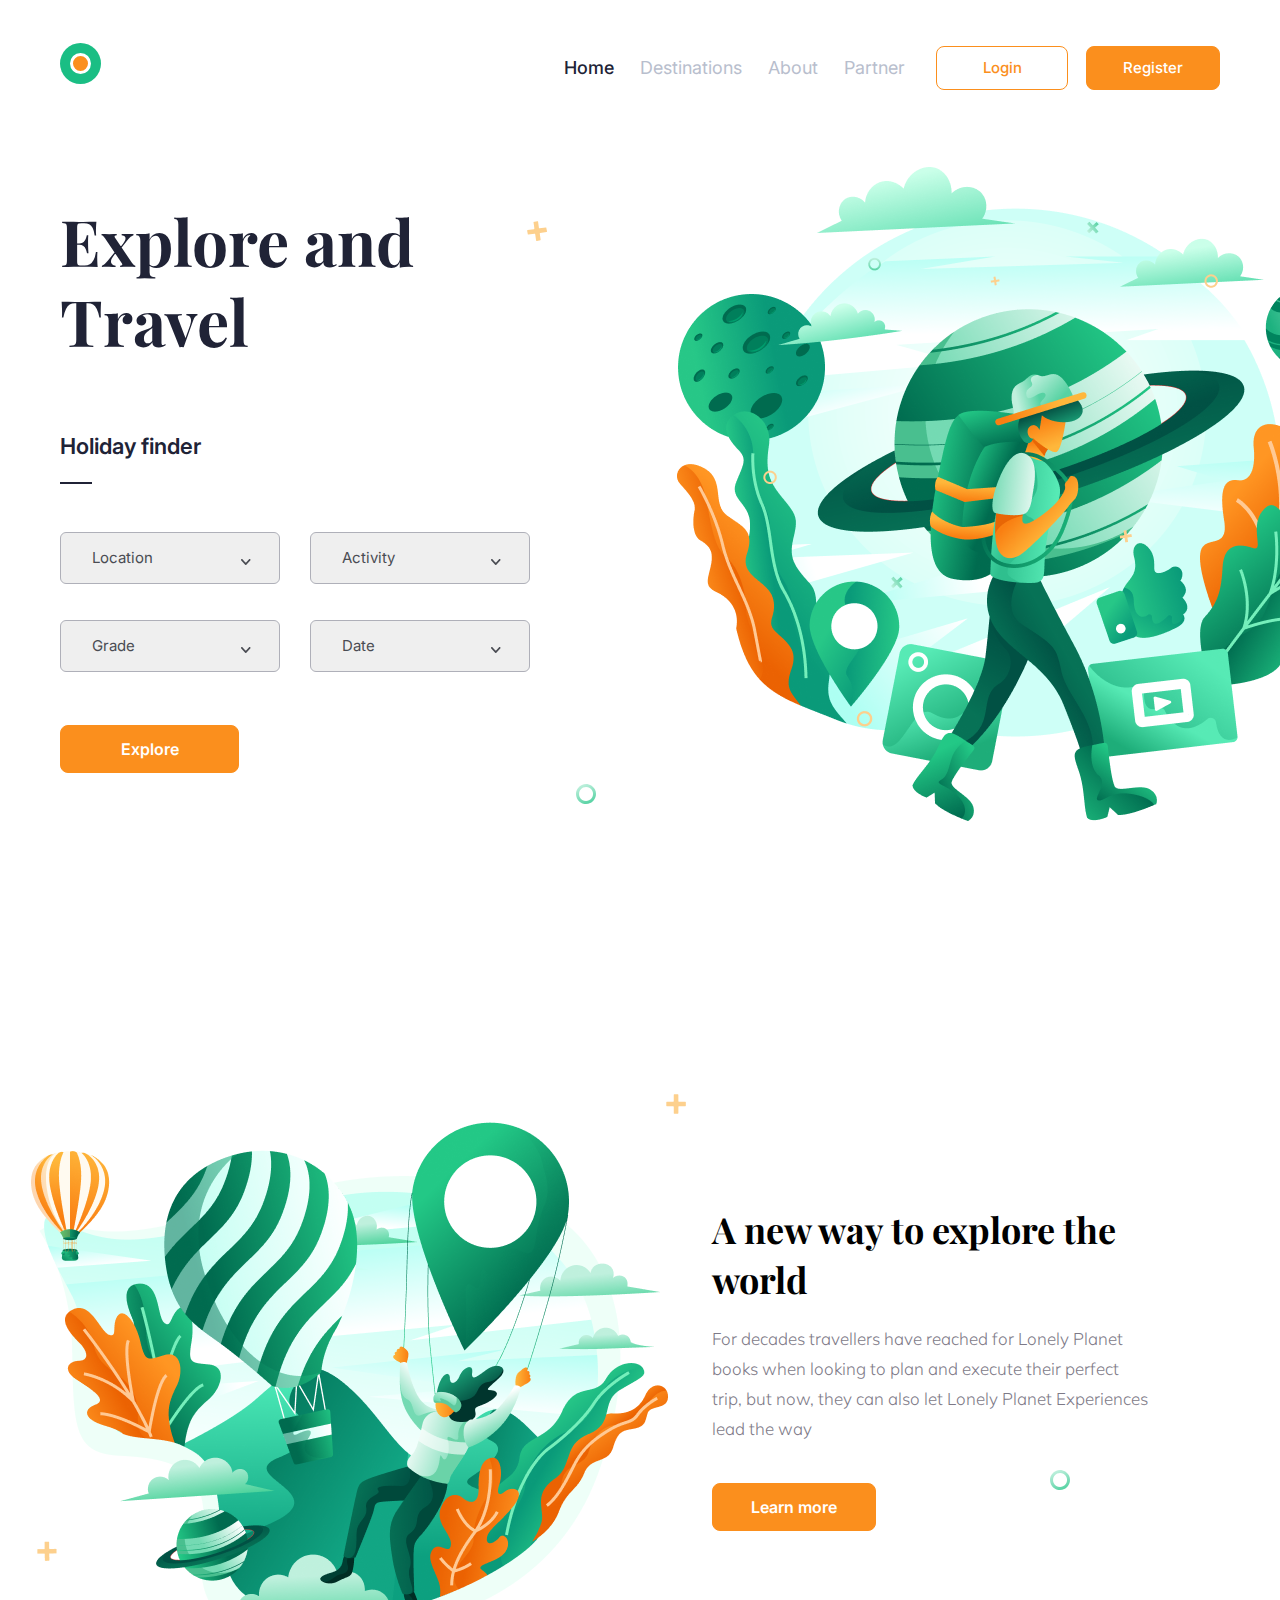
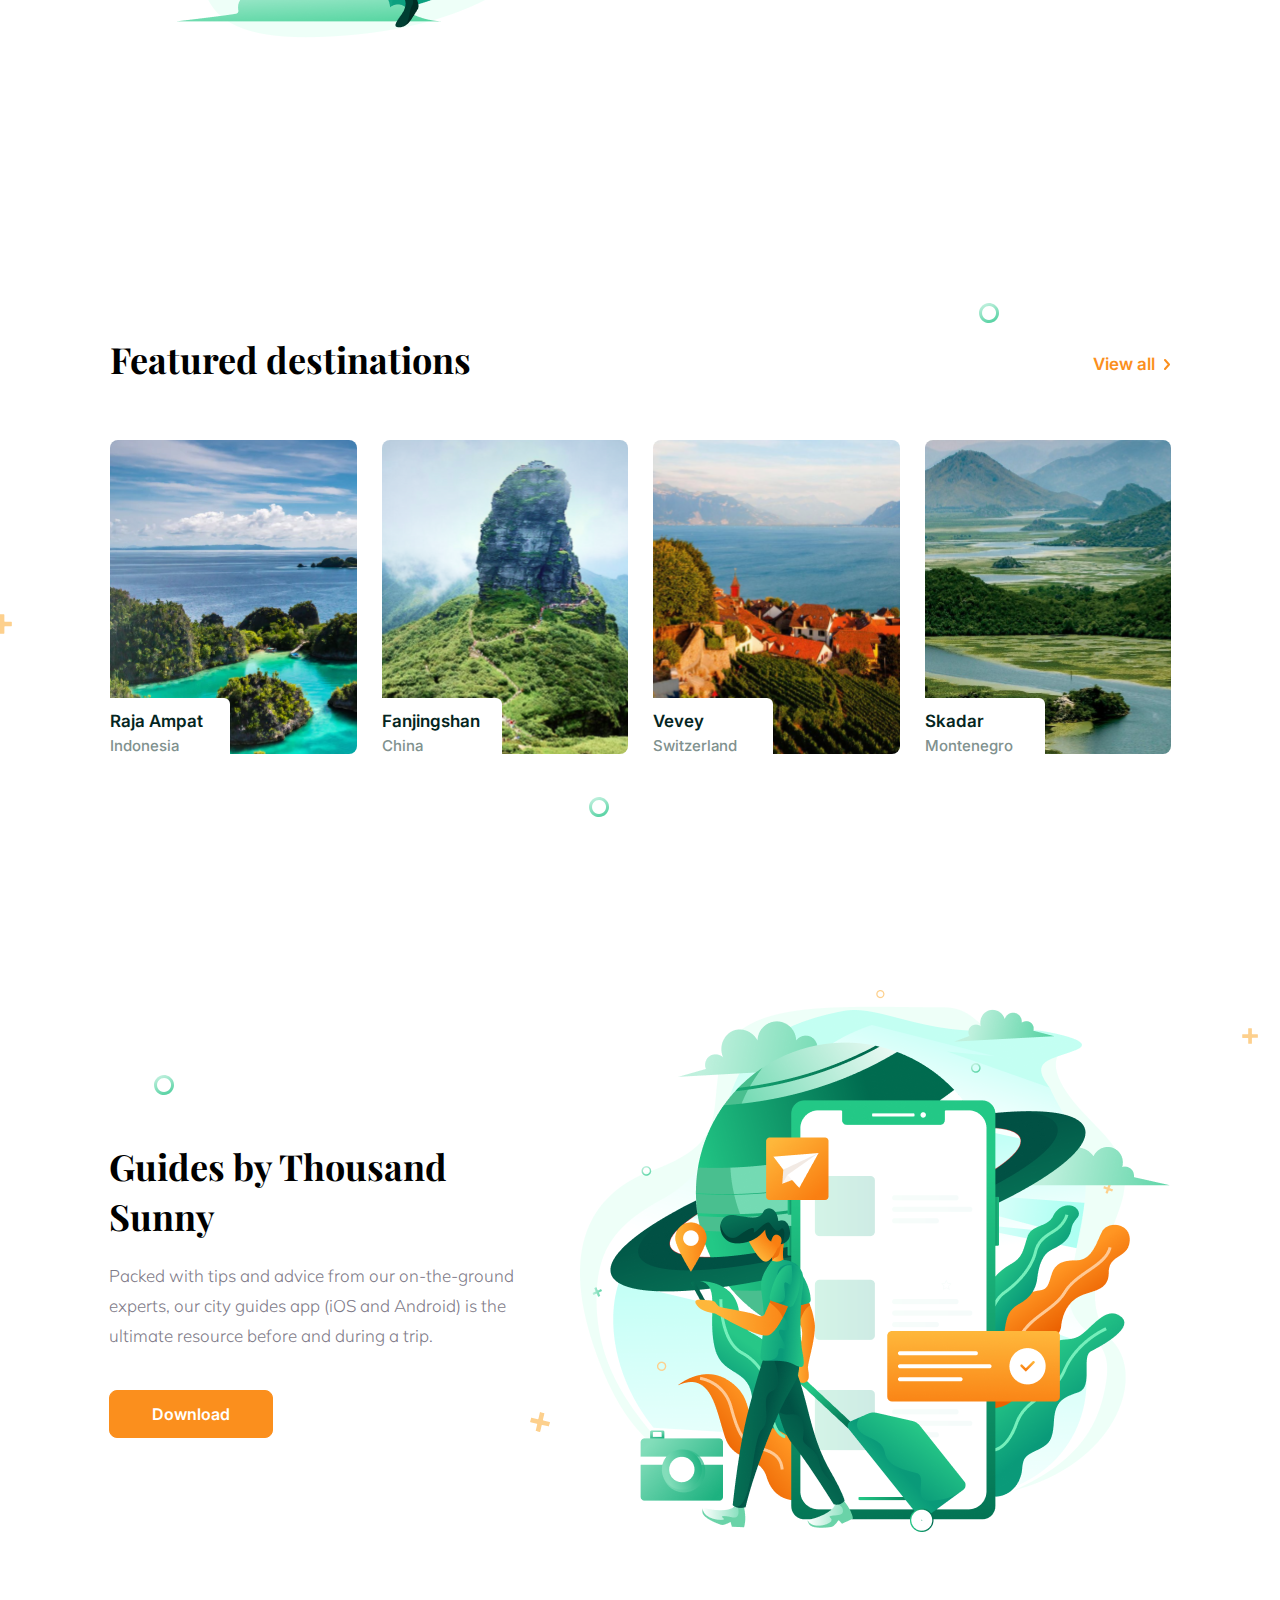
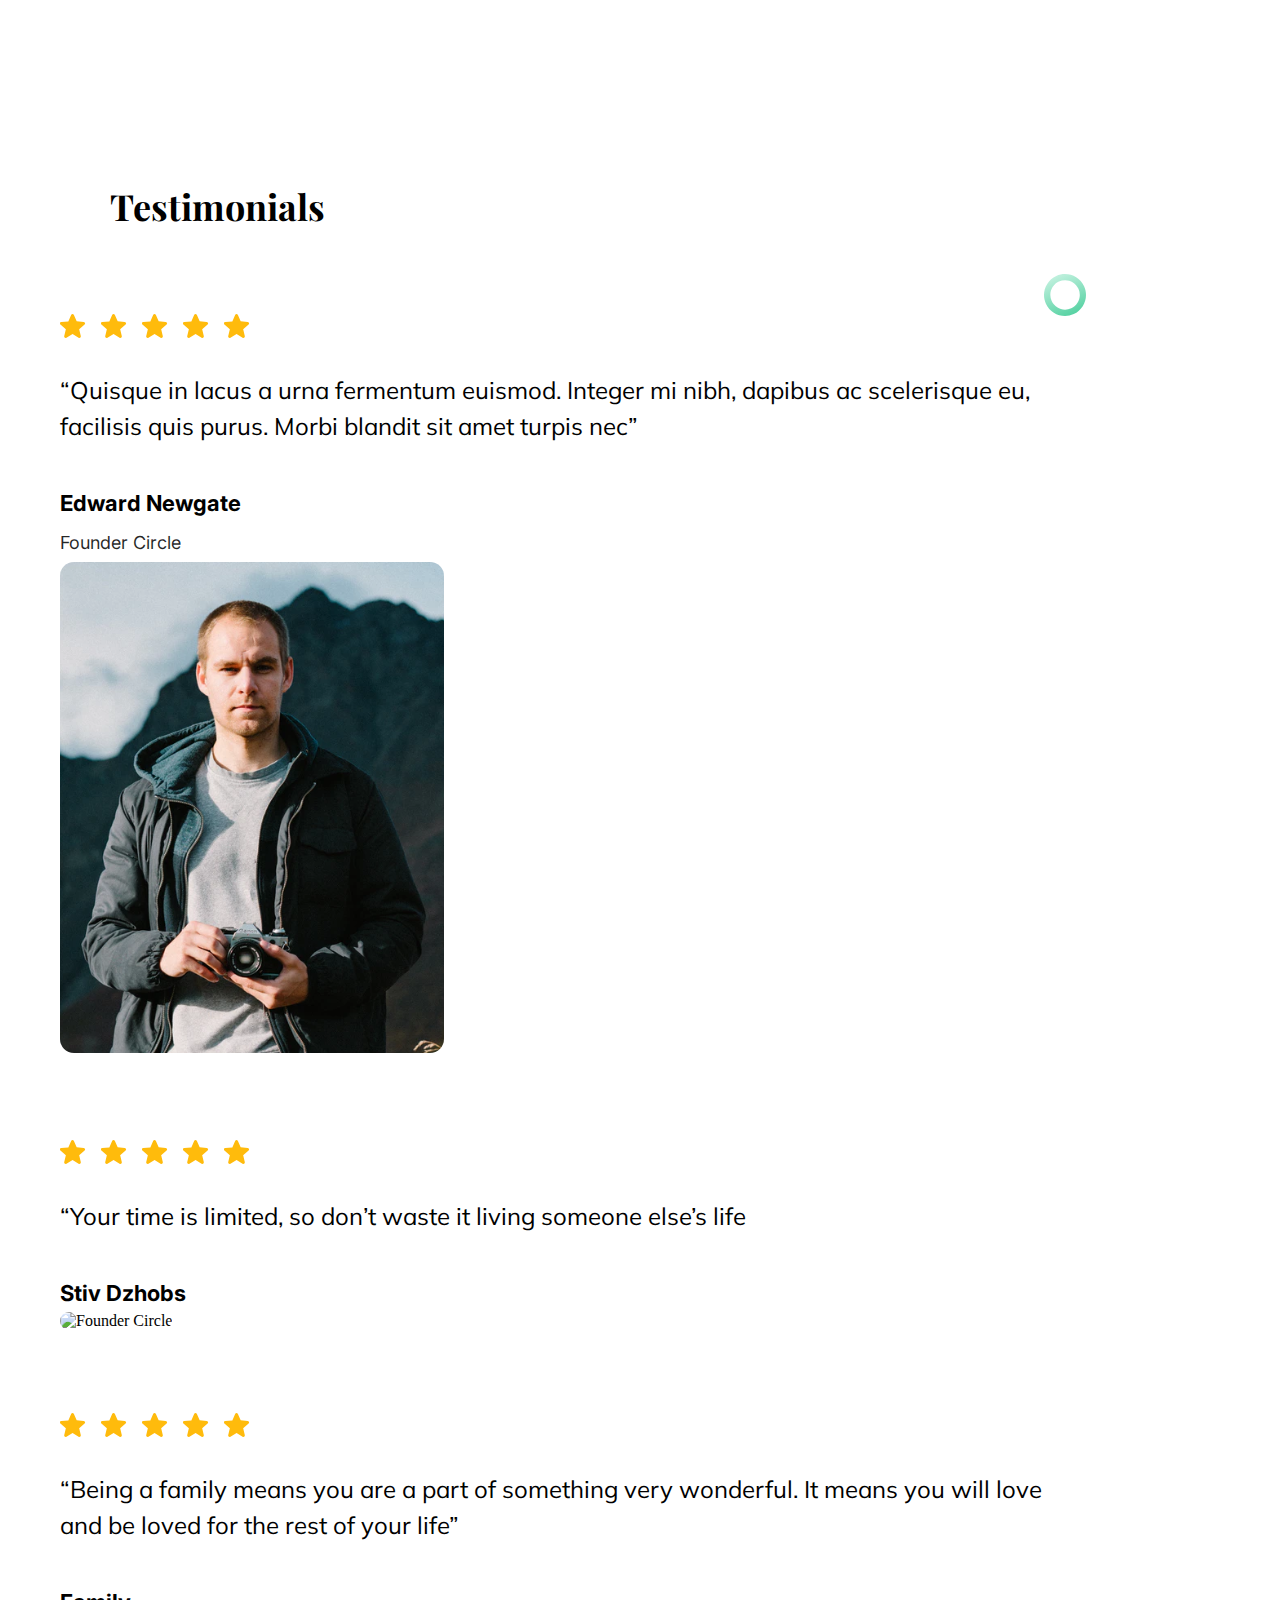
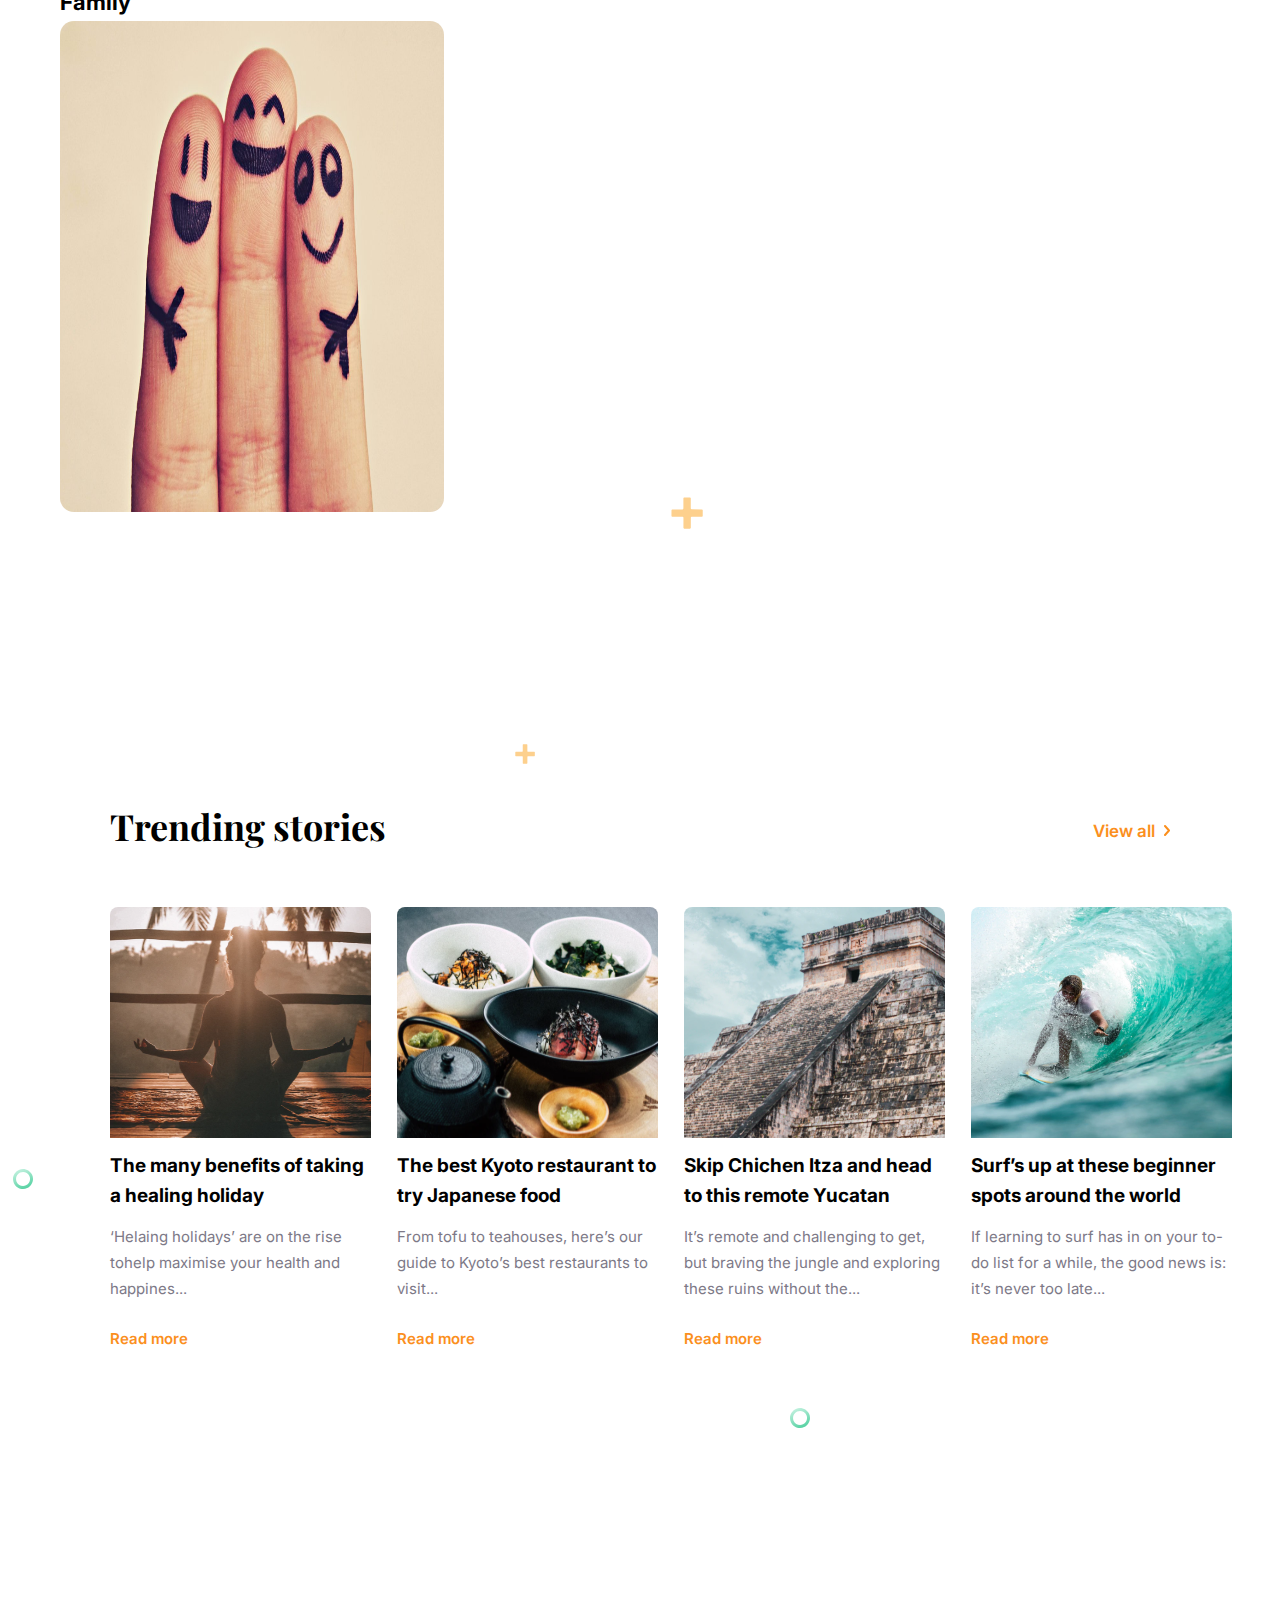
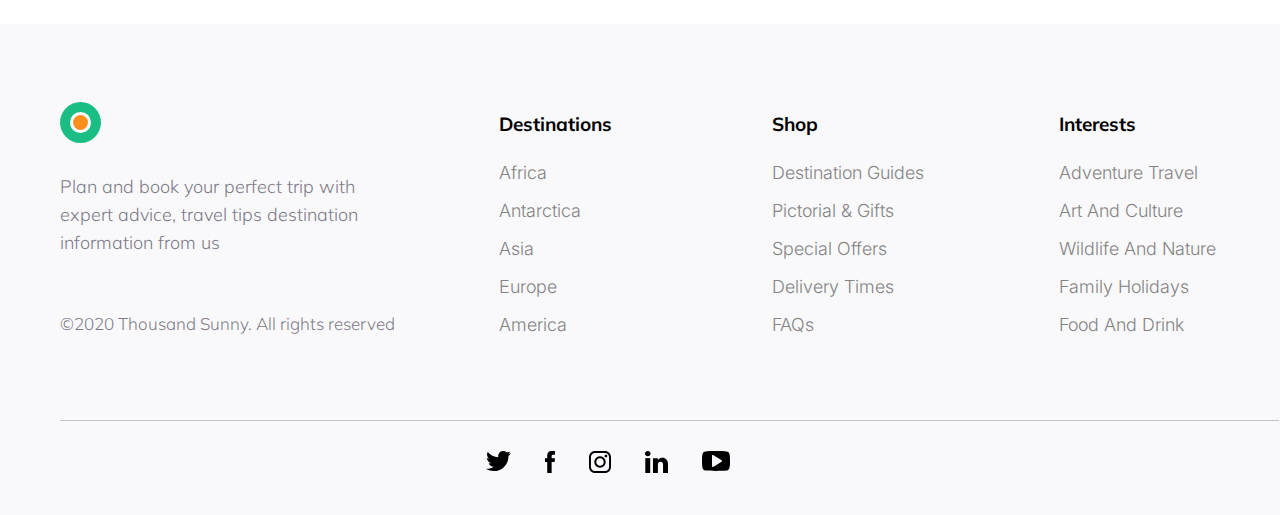
==== commit 6cf07c6f: "button animations" ====
--- a/index.html
+++ b/index.html
@@ -334,7 +334,7 @@
                     <nav>
                         <ul class="destinations">
                             <li>
-                                <a href="#"><h4>Destinations</h4></a>
+                                <h4>Destinations</h4>
                             </li>
                             <li>
                                 <a href="#">Africa</a>
@@ -355,7 +355,7 @@
                     
                         <ul class="shop">
                             <li>
-                                <a href="#"><h4>Shop</h4></a>
+                                <h4>Shop</h4>
                             </li>
                             <li>
                                 <a href="#">Destination Guides</a>
@@ -376,7 +376,7 @@
                     
                         <ul class="interests">
                             <li>
-                                <a href="#"><h4>Interests</h4></a>
+                                <h4>Interests</h4>
                             </li>
                             <li>
                                 <a href="#">Adventure Travel</a>
--- a/css/index.css
+++ b/css/index.css
@@ -142,13 +142,14 @@
     text-align: center;
     color: #FFFFFF;
     cursor: pointer;
+    transition-duration: 0.3s;
 }
 
 button:hover, .button:hover, input[type=button]:hover, input[type=submit]:hover{
     border-color: #f4a654;
     background-color:#f4a654;
     color: #FFFFFF;
-    transition-duration: 0.8s;
+    transition-duration: 0.3s;
 }
 
 button.transparent, .button.transparent, input[type=button].transparent, input[type=submit].transparent{
@@ -400,10 +401,12 @@
 @keyframes plus{
     0% {
         height: 20px;
+        transform: rotate(-8deg);
     }
 
     100% {
         height: 24px;
+        transform: rotate(-25deg);
     }
 }
 
@@ -515,11 +518,12 @@
 .destination img{
     position: relative;
     width:  100%;
-    border-radius: 8px;   
-}
-
-.destination img:hover {
-    transition: box-shadow 0.7s ease-in-out;
+    border-radius: 8px; 
+    transition-duration: 0.3s;
+}
+
+.destination img:hover { 
+    transition: box-shadow 0.3s ease-in-out;
     box-shadow: 8px -5px 15px 1px rgba(0, 0, 0, 0.4);
 }
 
@@ -530,8 +534,15 @@
     min-width: 120px;
     padding-top: 11px;
     padding-right: 20px;
-    border-radius: 0px 6px 0px 0px;
+    border-radius: 0px 6px 0px 6px;
     background-color: #FFFFFF;
+    transition-duration: 0.3s;
+}
+
+.destination figcaption:hover {
+    left: 5px;
+    bottom: 9px;
+    transition-duration: 0.3s;
 }
 
 .featured-destination .plus{
@@ -722,7 +733,7 @@
 
 .trending-stories{
     padding-top: 143px;
-    padding-bottom: 173px;
+    padding-bottom: 271px;
 }
 
 .trending-stories .section-container{
@@ -741,25 +752,22 @@
 
 .stories{
     display: grid;
-    grid-template-columns: repeat(4, 262px);
-    grid-column-gap: 24px;
+    grid-template-columns: repeat(4, 1fr);
+    grid-column-gap: 26px;
     list-style: none;
     justify-items: stretch;
     margin: 0 50px;
 }
-
+ 
 .img-story{
     display: block;
-    width: 261px;
-    height: 330px;
-}
-
-.img-story:hover {
-    transition: box-shadow 0.7s ease-in-out;
-    box-shadow: 8px -5px 15px 1px rgba(0, 0, 0, 0.4);
-}
-
- .img-story img { 
+    height: 231px;
+    width: 100%;
+    object-fit: cover;
+    border-radius: 8px 8px 0 0;
+}
+
+.img-story img{
     border-radius: 8px 8px 0 0;
 }
 
@@ -767,18 +775,26 @@
     position: relative;
     display: block;
     background-color: var(--fon-color);
-    width: 261px;
-    width: 262px;
-    bottom: 99px;
     padding-top: 13px;
+    border-radius: 0 0 8px 8px;
 }
 
 .story-wrapper .story {
     background-color: var(--fon-color);
     padding-top: 13px;
-    padding-right: 12px;
     padding-bottom: 23px;
 } 
+
+.stories li {
+    display: block;
+    border-radius:  8px;
+    transition-duration: 0.3s;
+}
+
+.stories li:hover {
+    transition: box-shadow 0.3s ease-in-out;
+    box-shadow: 8px -5px 15px 1px rgba(0, 0, 0, 0.4);
+}
 
 .trending-stories .plus{
     position: absolute;
@@ -797,7 +813,7 @@
 .trending-stories .circle-2 {
     position: absolute;
     width: 20px;
-    bottom: 23px;
+    bottom: -75px;
     right: 470px;
 }
 
@@ -895,4 +911,10 @@
 
 .social-networks li{
     margin: 0 17px;
-}
+    transition: 0.2s ease-in-out;
+}
+
+.social-networks li:hover{
+    opacity: 0.5;
+    transition: 0.2s ease-in-out;
+}
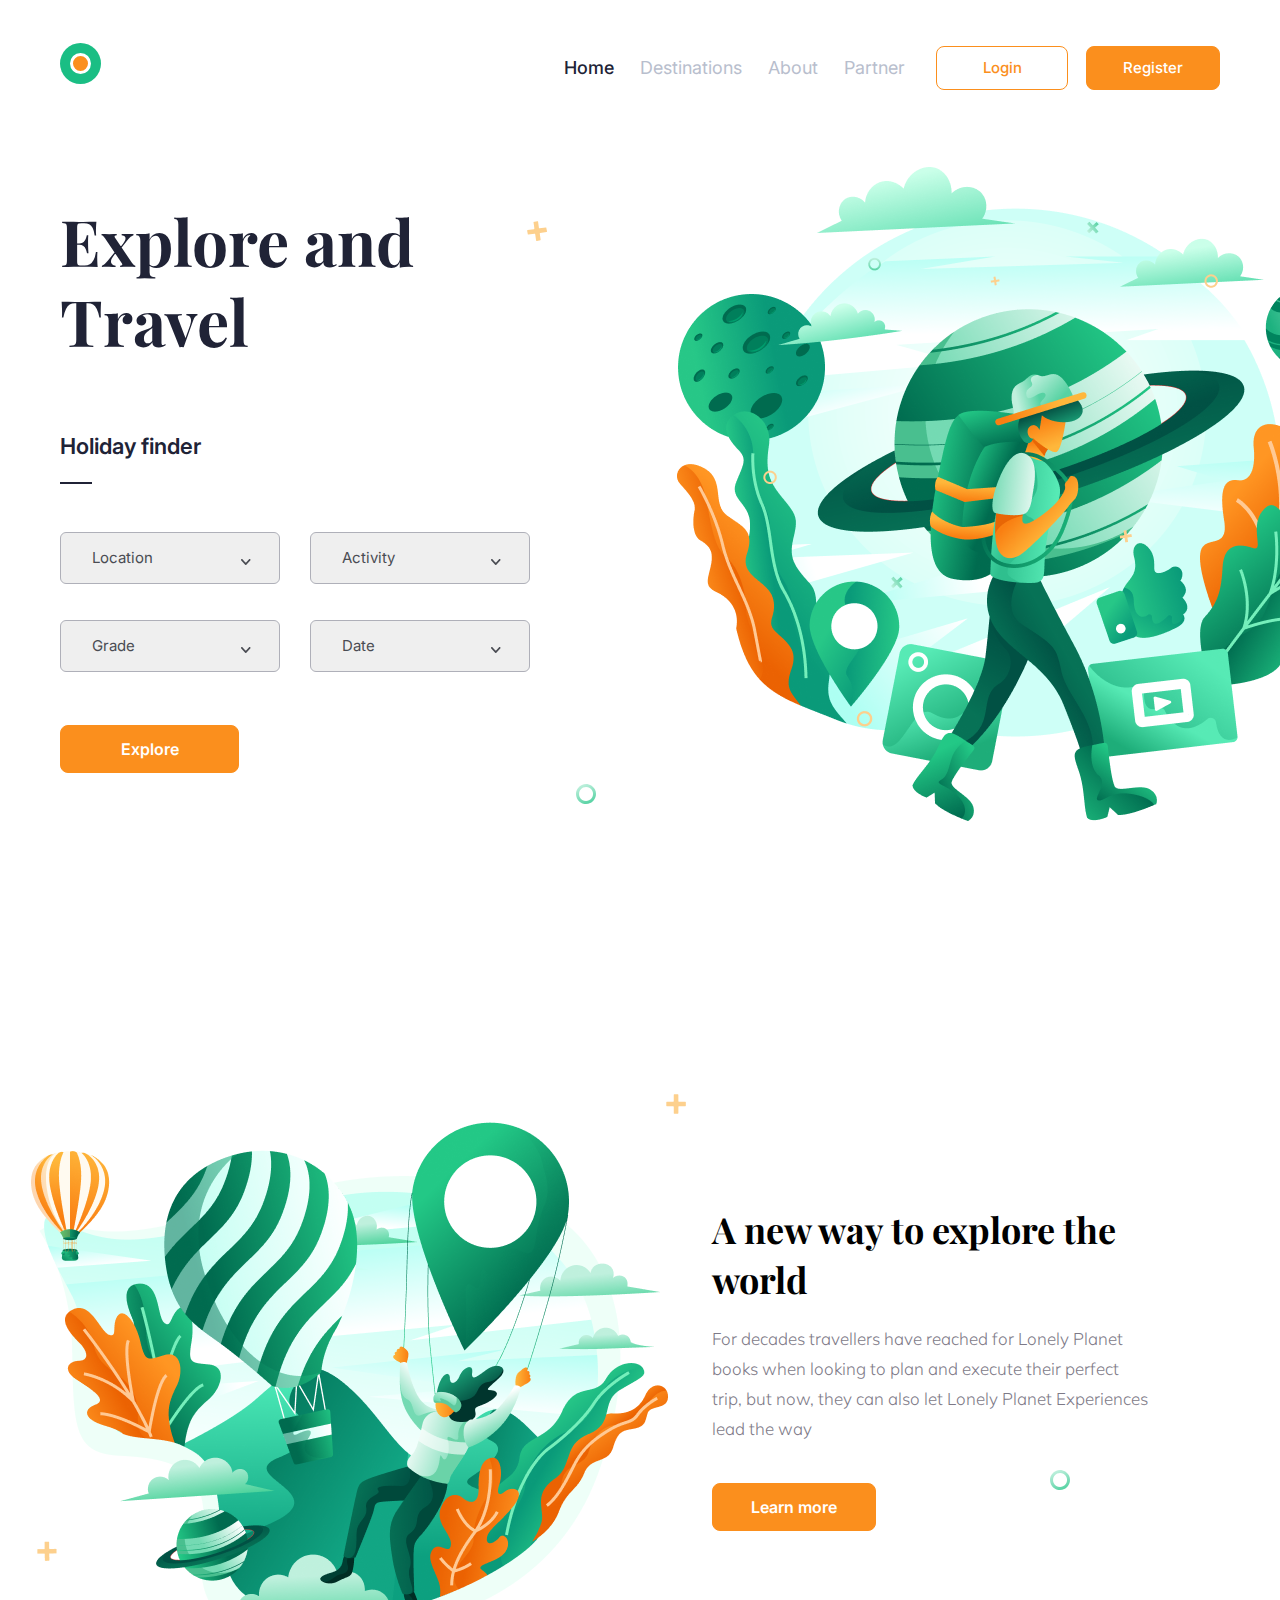
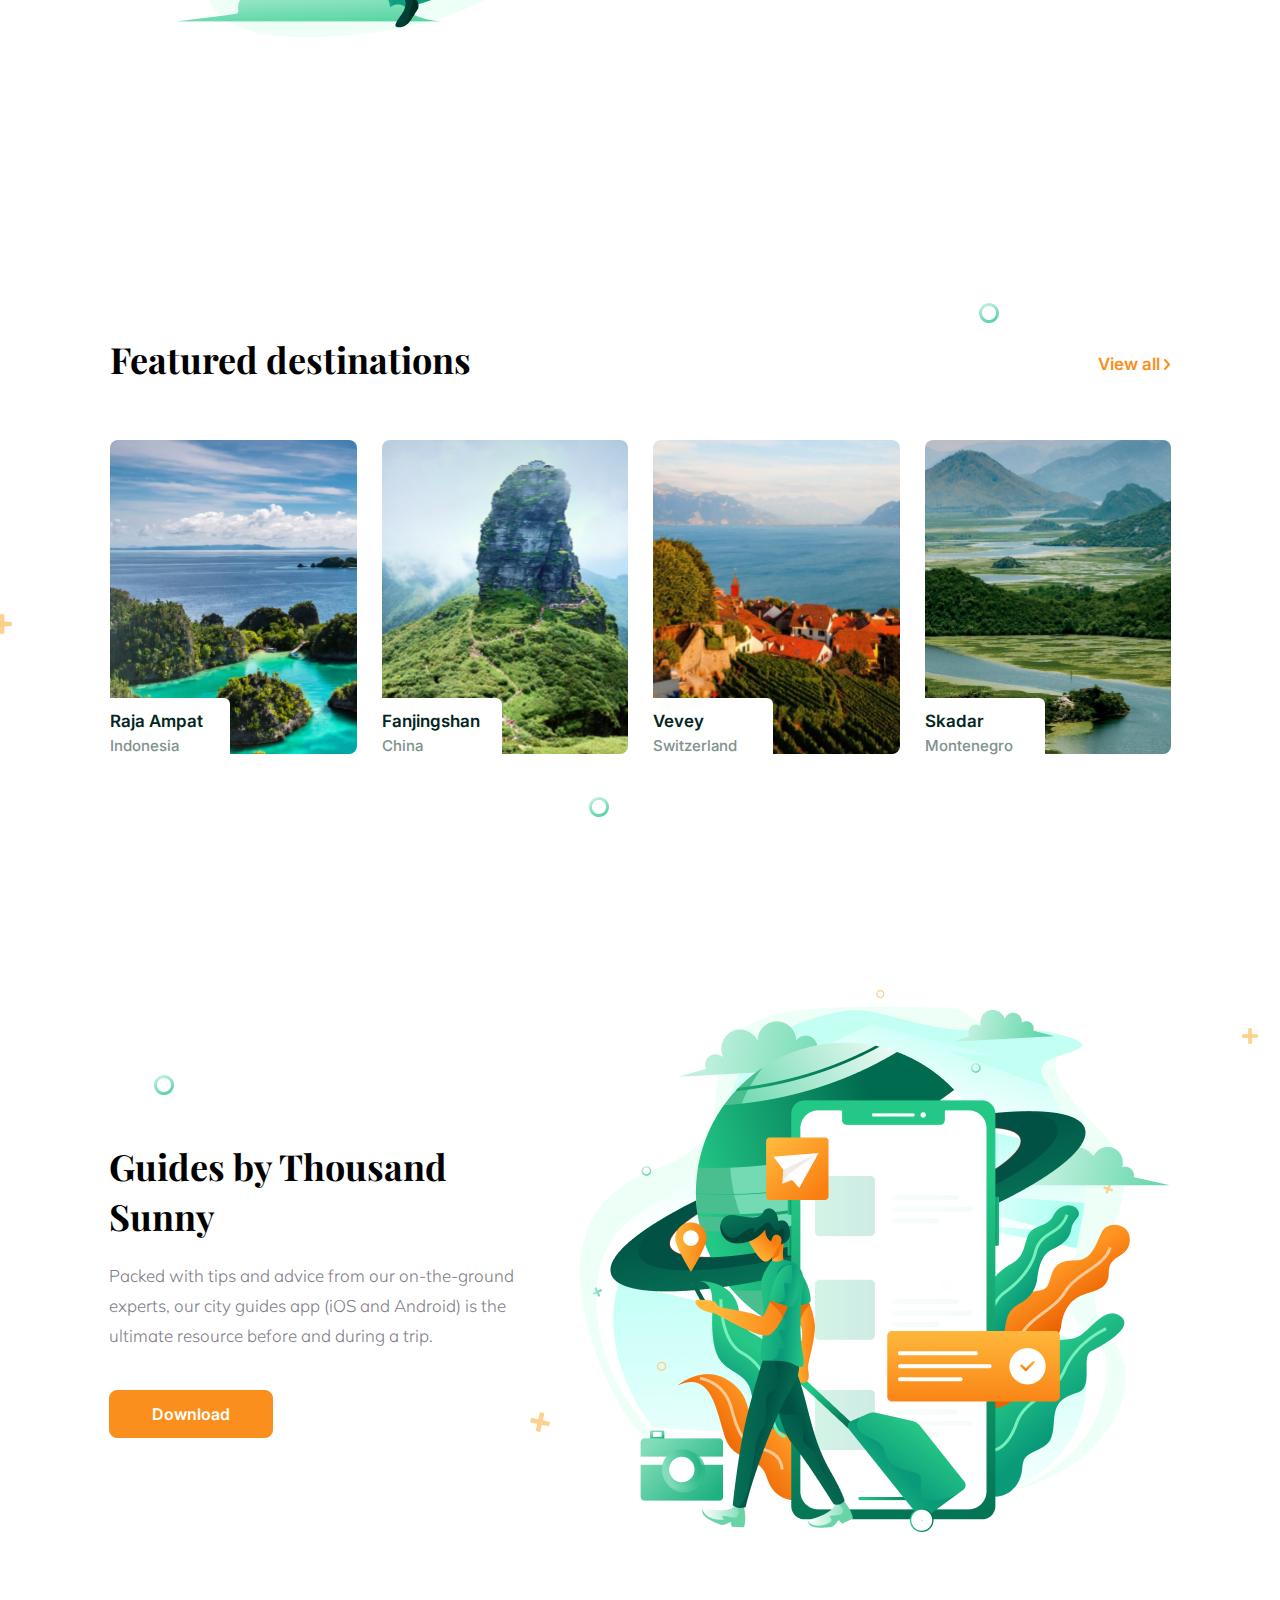
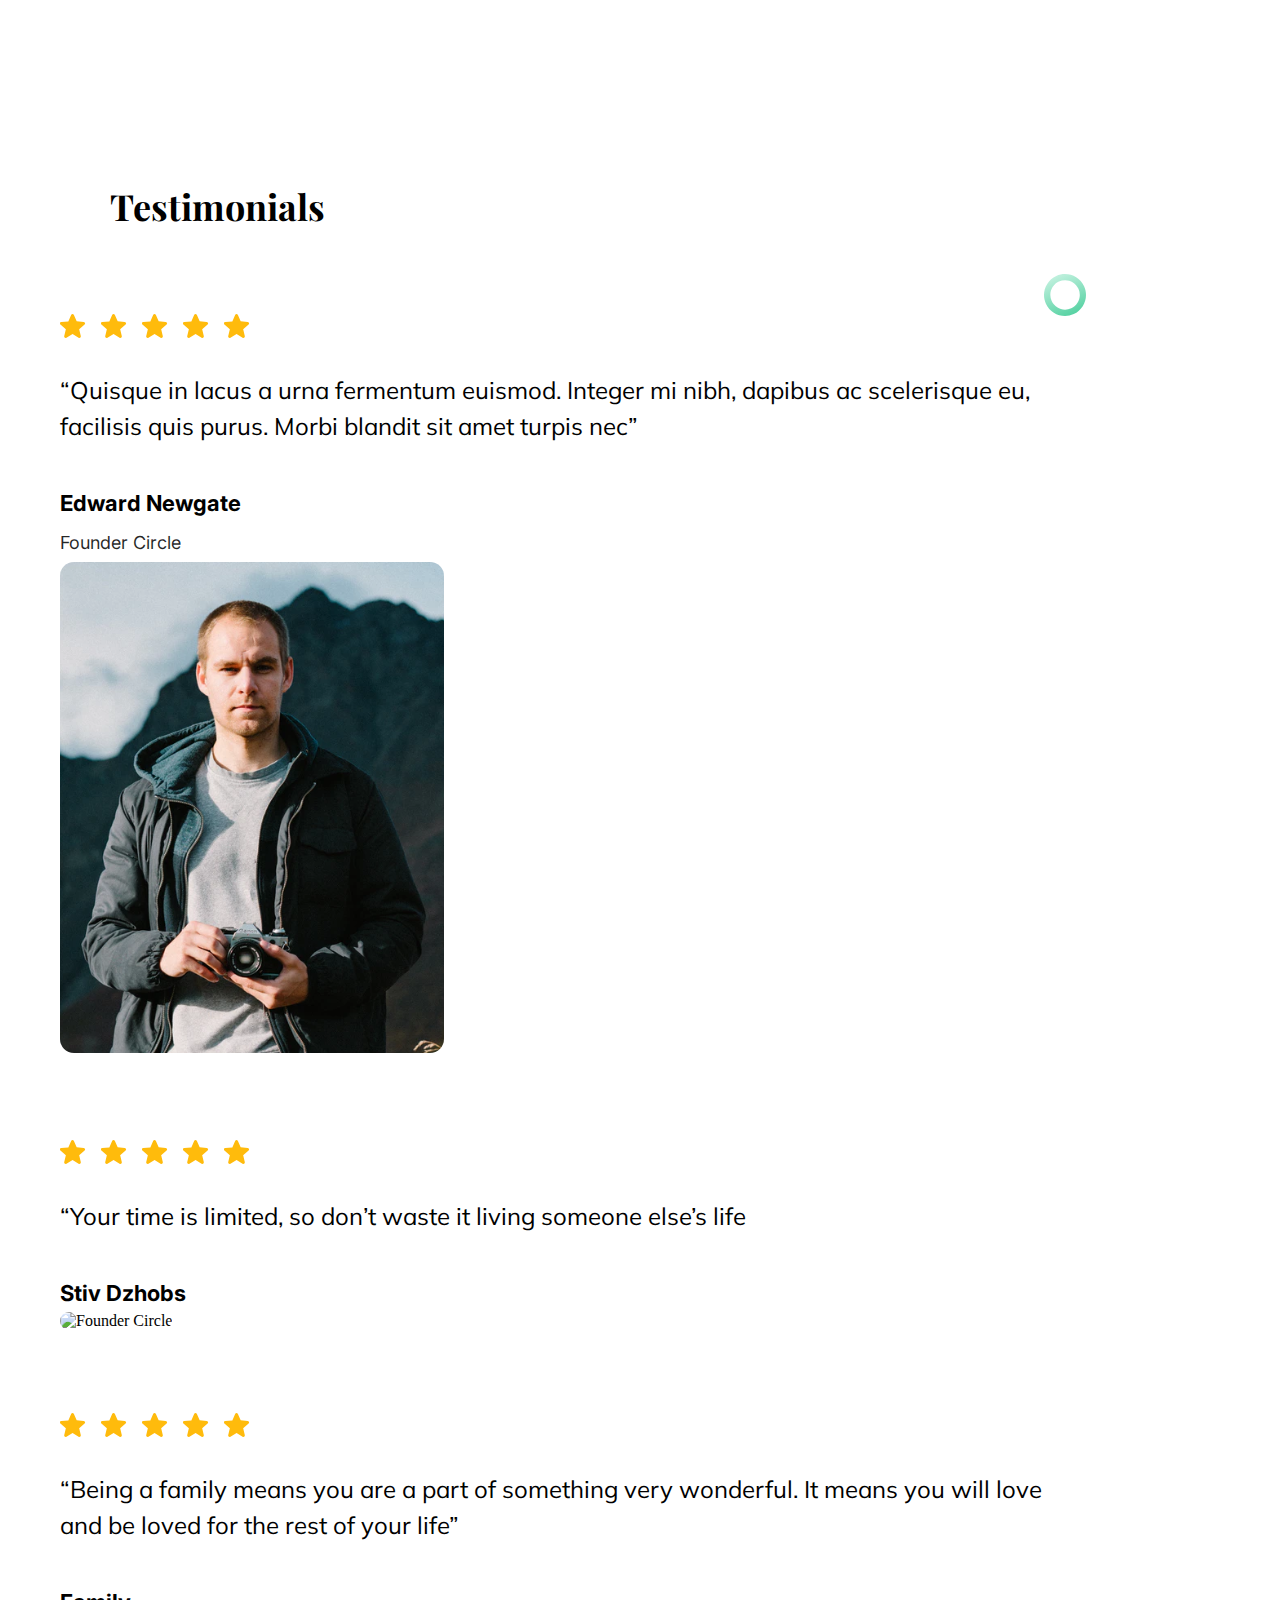
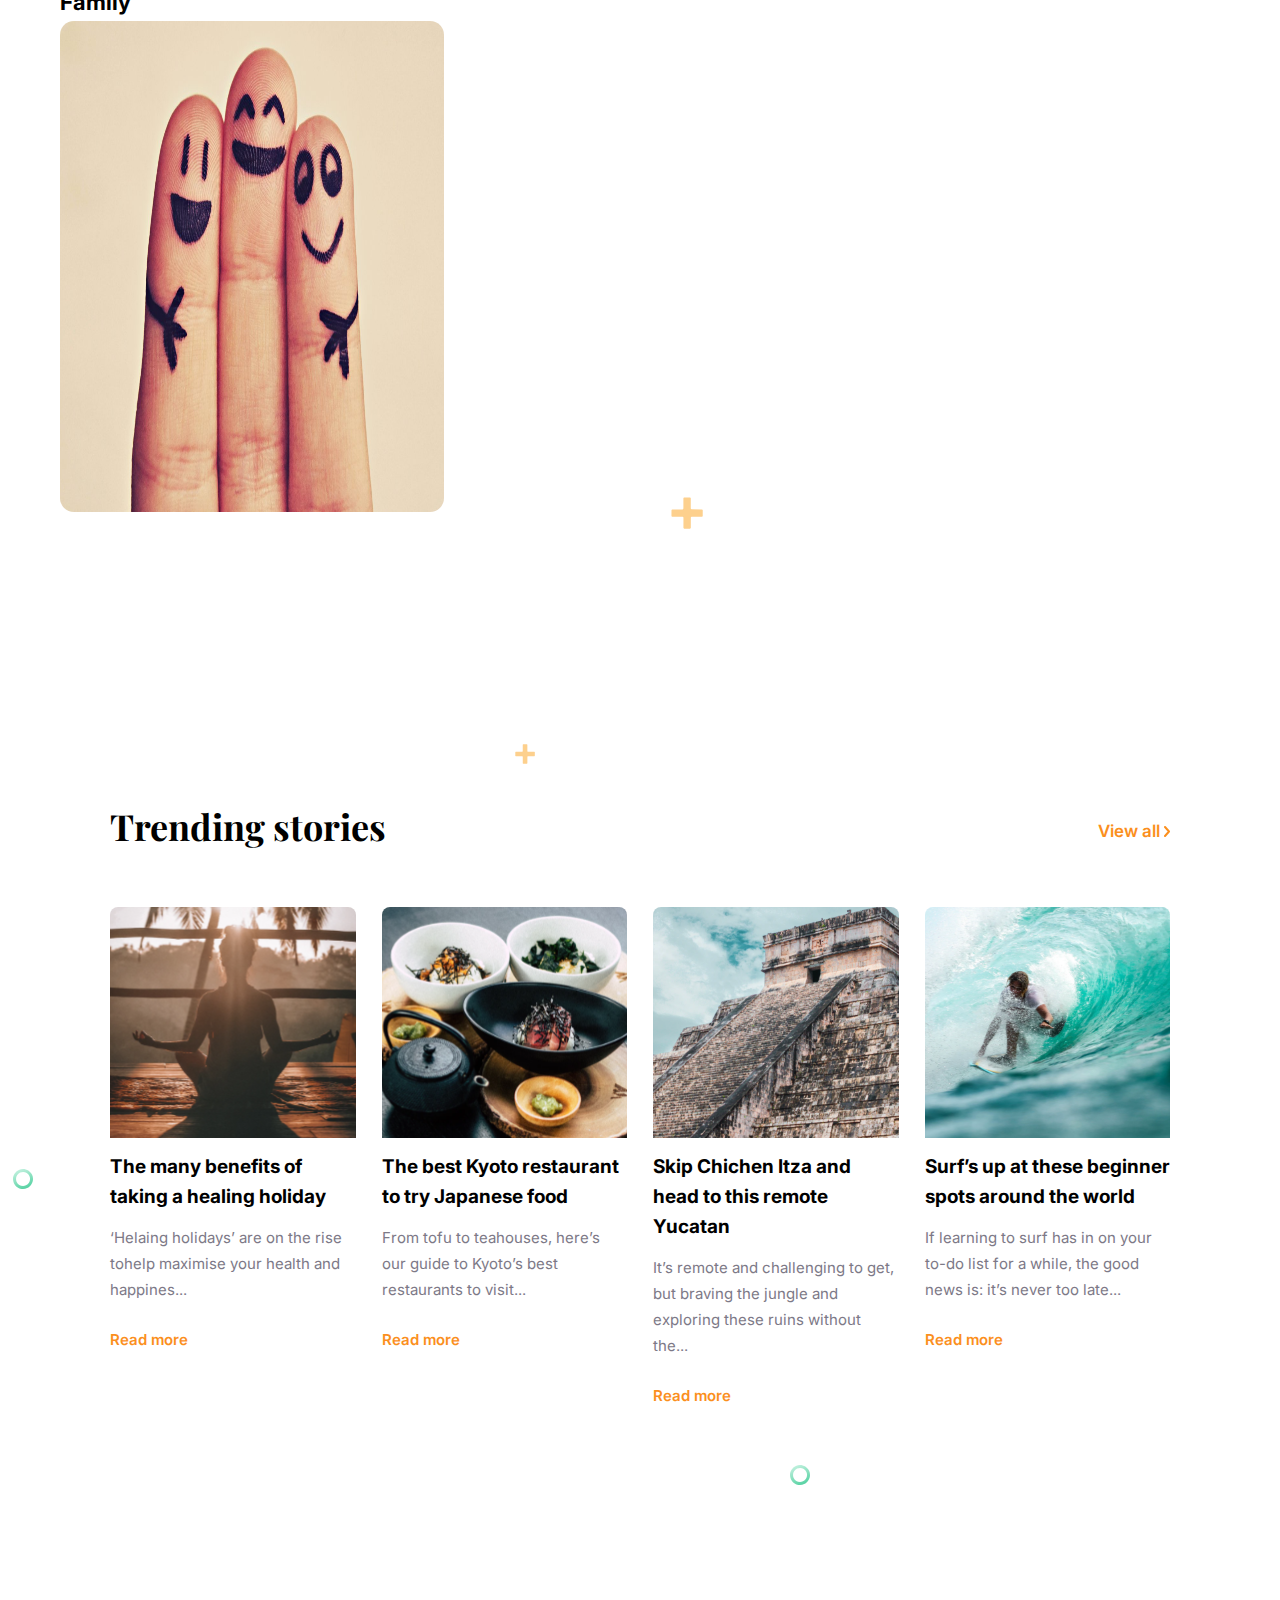
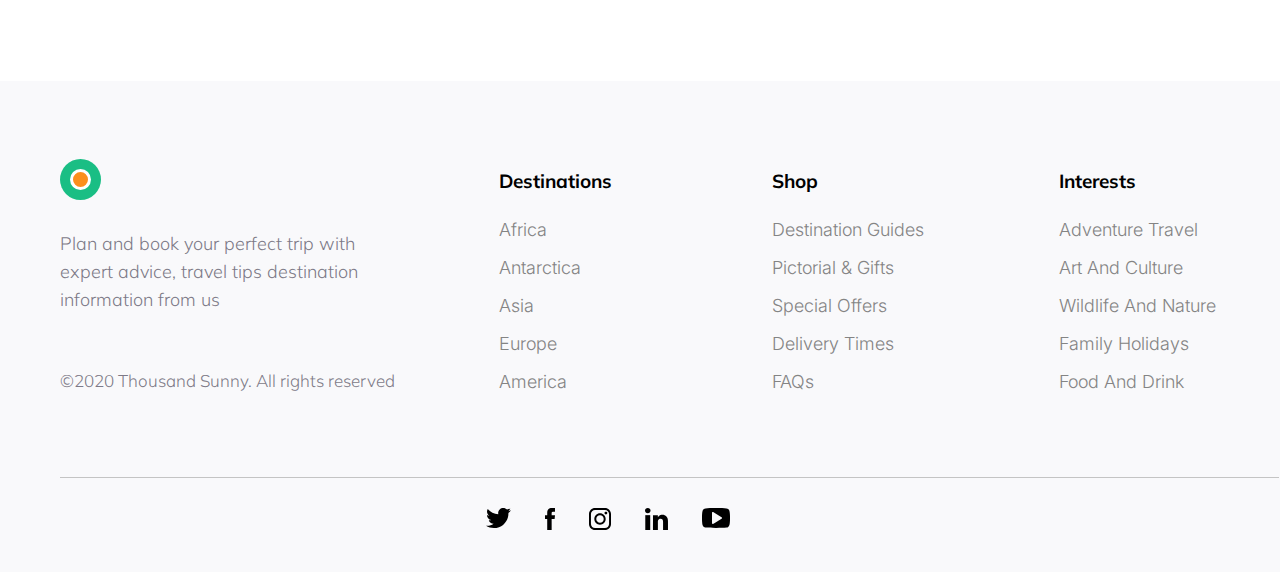
==== commit 069f555c: "without changes" ====
--- a/index.html
+++ b/index.html
@@ -121,7 +121,11 @@
             <div class="section-container">
                 <div class="title-wrapper">
                     <h2>Featured destinations</h2>
-                    <a href="#" class="view-all">View all</a>
+                    <a href="#" class="view-all">View all
+                        <svg class="arrow" width="6" height="11" viewBox="0 0 6 11" fill="none" xmlns="http://www.w3.org/2000/svg">
+                        <path d="M1 1L5 5.5L1 10" stroke="#FB8F1D" stroke-width="2" stroke-linecap="round" stroke-linejoin="round" />
+                        </svg>
+                    </a>
                 </div>
                 <ul class="destination">
                     <li>
@@ -241,7 +245,11 @@
             <div class="section-container">
                 <div class="title-wrapper">
                     <h2>Trending stories</h2>
-                    <a href="#" class="view-all">View all</a>
+                    <a href="#" class="view-all">View all
+                        <svg class="arrow" width="6" height="11" viewBox="0 0 6 11" fill="none" xmlns="http://www.w3.org/2000/svg">
+                        <path d="M1 1L5 5.5L1 10" stroke="#FB8F1D" stroke-width="2" stroke-linecap="round" stroke-linejoin="round" />
+                        </svg>
+                    </a>
                 </div>
                 <ul class="stories">
                     
--- a/css/index.css
+++ b/css/index.css
@@ -181,7 +181,13 @@
     line-height: 60px;
 }
 
-a.view-all::after {
+a.view-all:hover{
+    padding-left: 15px;
+    transition-duration: 0.5s;
+    color: #c26d13;
+}
+
+ /* { 
     content: '';
     position: absolute;
     top: 0;
@@ -189,17 +195,17 @@
     display: block;
     width: 6px;
     height: 100%;
-    background-image: url(../img/arrow-a.svg);
     background-repeat: no-repeat;
     background-position: 50%;
     transform: translateX(100%);
     padding-right: 17px;
-}
-
-a.view-all:hover::after{
-   padding-right: 23px;
+}*/
+
+/* a.view-all:hover{
+    padding-right: 23px;
     transition-duration: 0.5s;
-}
+}  */
+
 
 a:visited {
     color: #db7a13;
@@ -492,7 +498,7 @@
     display: flex;
     justify-content: space-between;
     margin-left: 50px;
-    margin-right: 65px;
+    margin-right: 50px;
 }
 
 .title-wrapper h2{
@@ -540,8 +546,8 @@
 }
 
 .destination figcaption:hover {
-    left: 5px;
-    bottom: 9px;
+    padding-bottom: 11px;
+    padding-left: 20px;
     transition-duration: 0.3s;
 }
 
@@ -746,7 +752,7 @@
     display: flex;
     justify-content: space-between;
     margin-left: 50px;
-    margin-right: 65px;
+    margin-right: 50px;
     margin-bottom: 46px;
 }
 
@@ -761,28 +767,29 @@
  
 .img-story{
     display: block;
+    border-radius: 8px 8px 0 0;
+}
+
+.img-story img{
+    border-radius: 8px 8px 0 0;
+    object-fit: cover;
+    object-position: top;
     height: 231px;
     width: 100%;
-    object-fit: cover;
-    border-radius: 8px 8px 0 0;
-}
-
-.img-story img{
-    border-radius: 8px 8px 0 0;
 }
 
 .story-wrapper{
     position: relative;
     display: block;
     background-color: var(--fon-color);
-    padding-top: 13px;
+    margin-top: 10px;
     border-radius: 0 0 8px 8px;
 }
 
 .story-wrapper .story {
     background-color: var(--fon-color);
-    padding-top: 13px;
-    padding-bottom: 23px;
+    margin-top: 13px;
+    margin-bottom: 23px;
 } 
 
 .stories li {
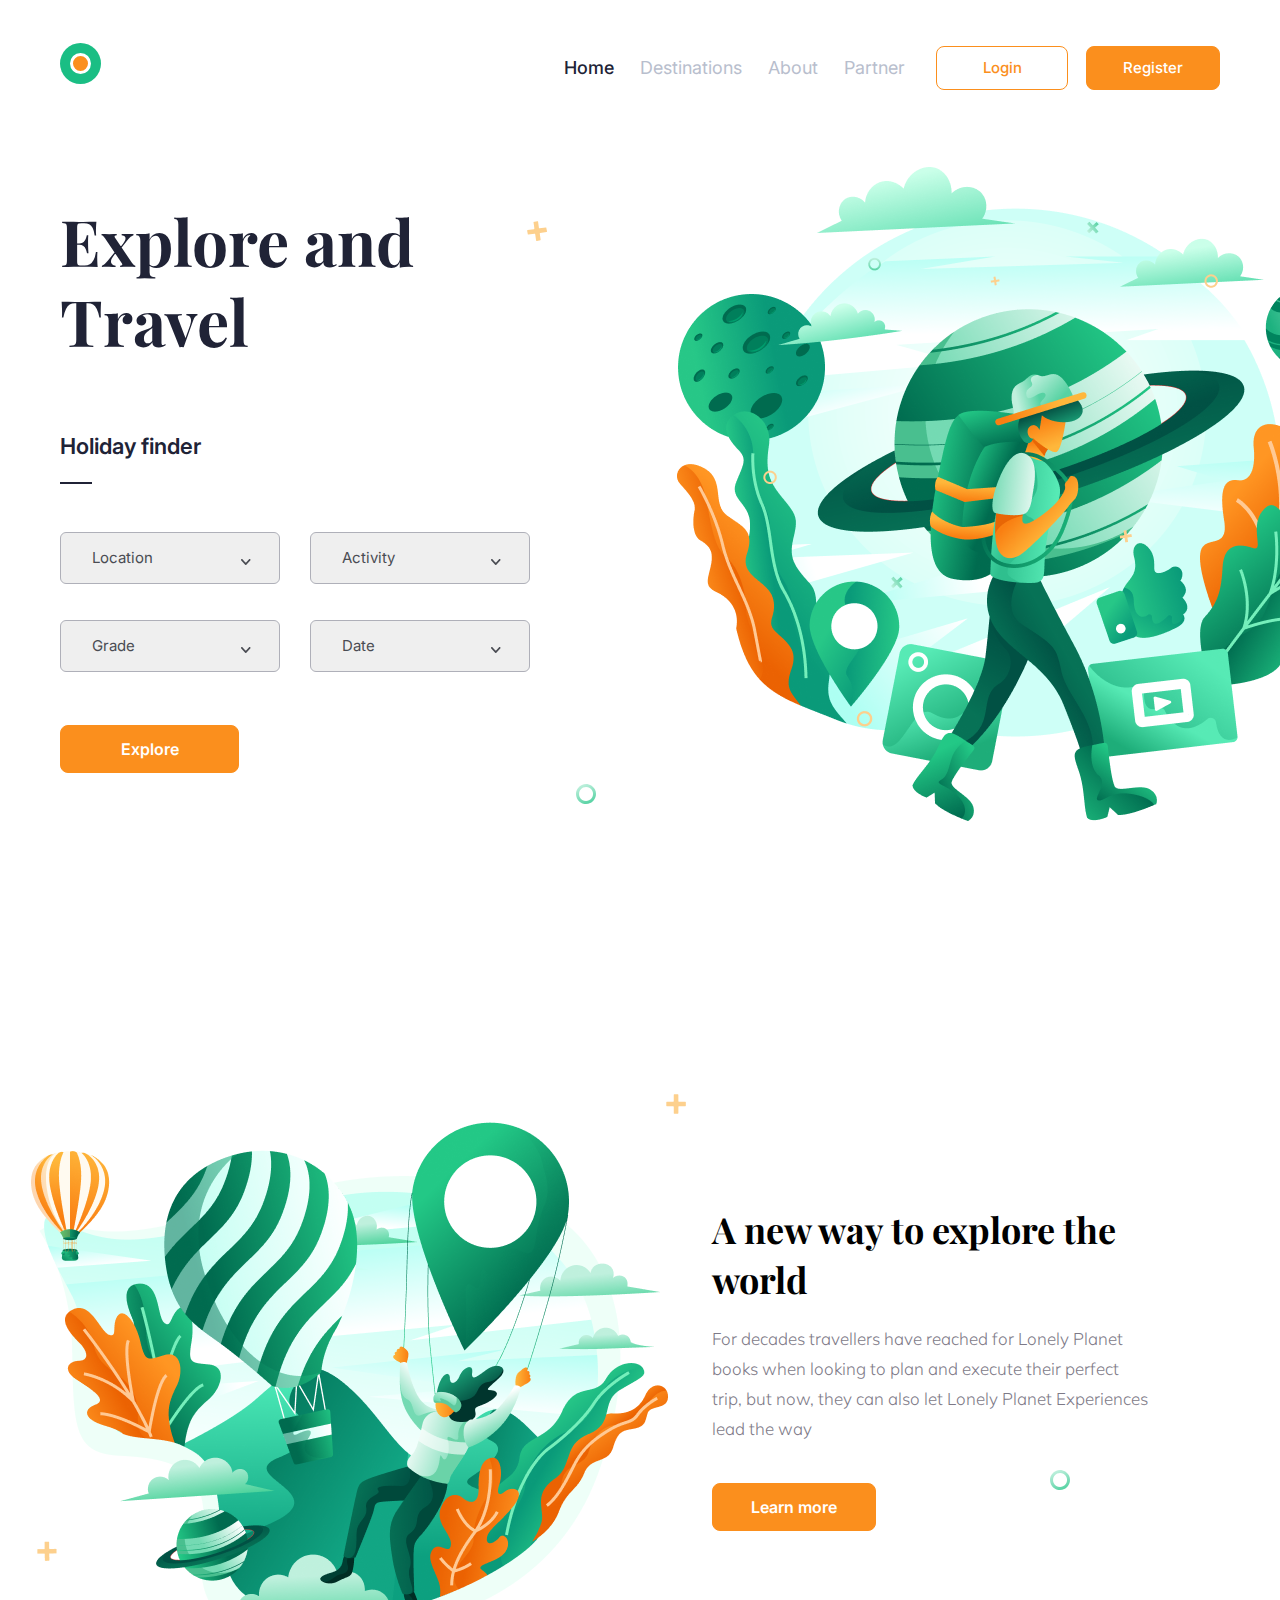
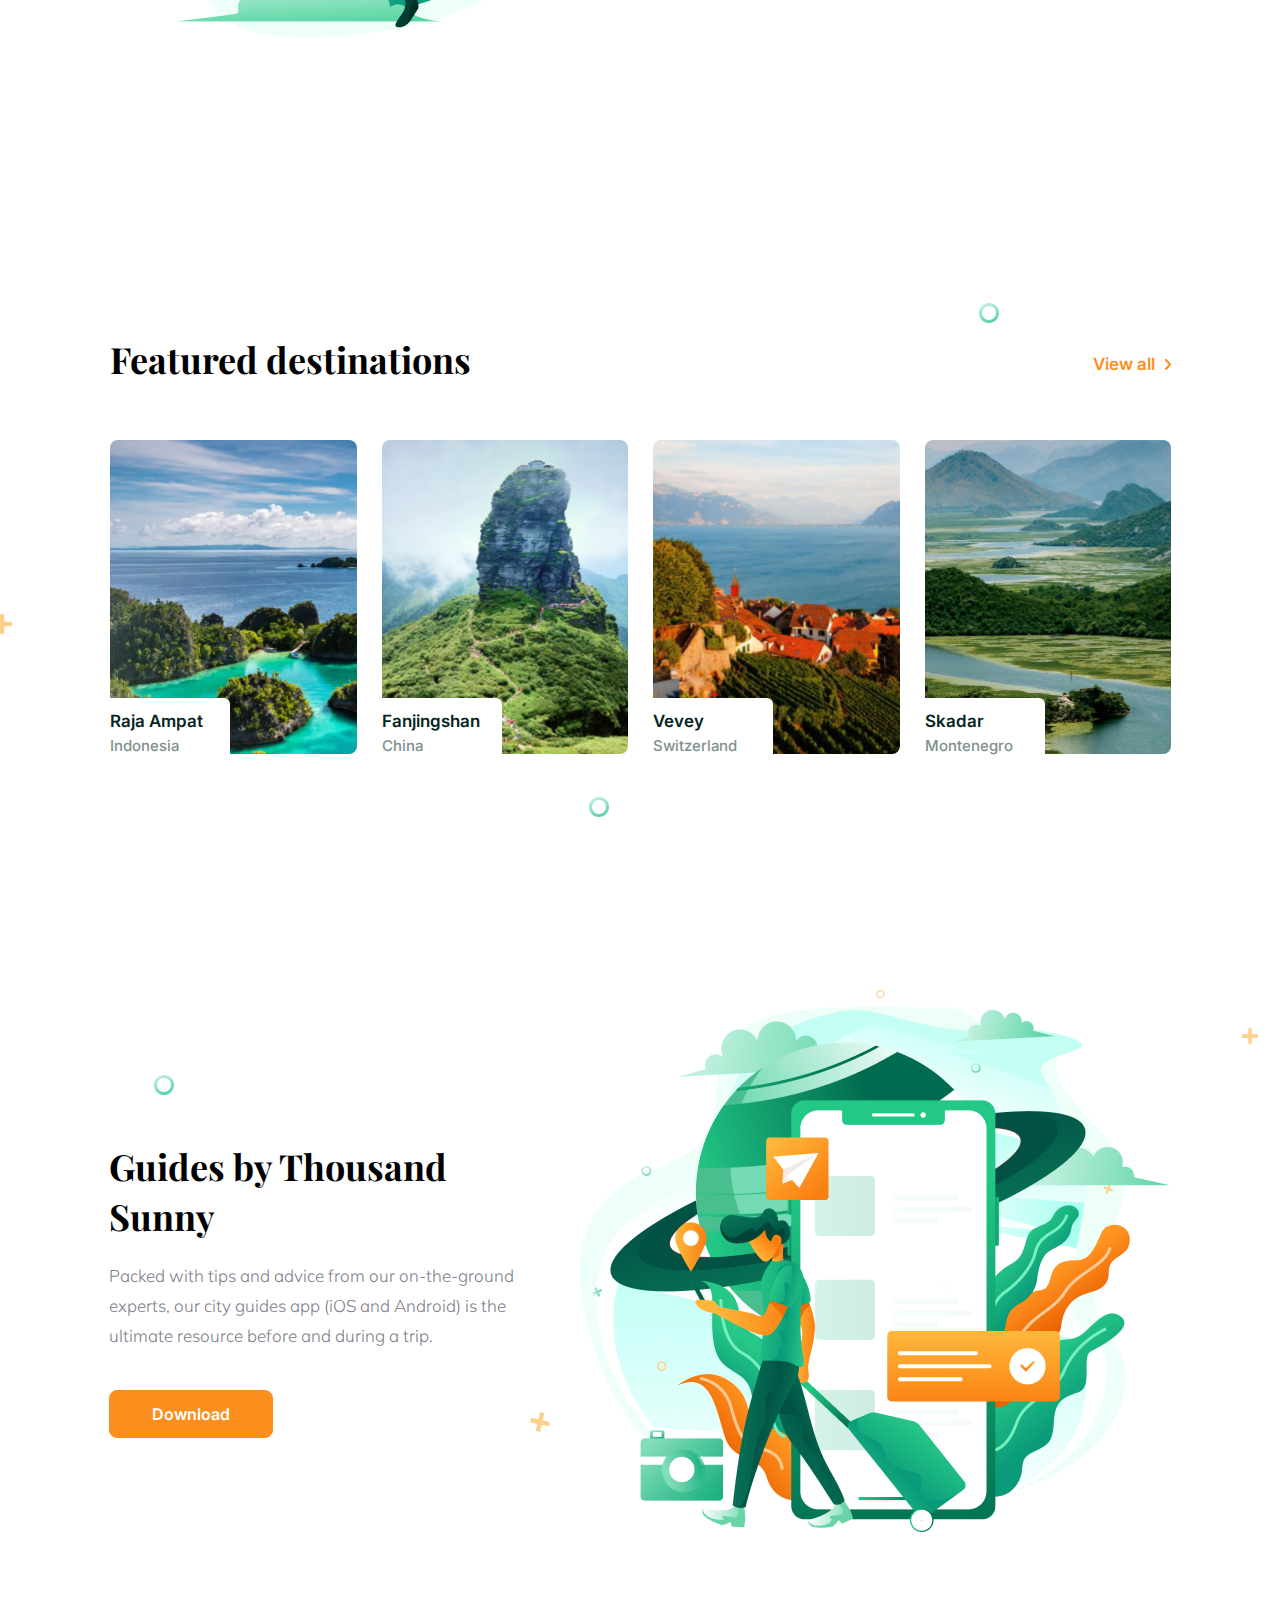
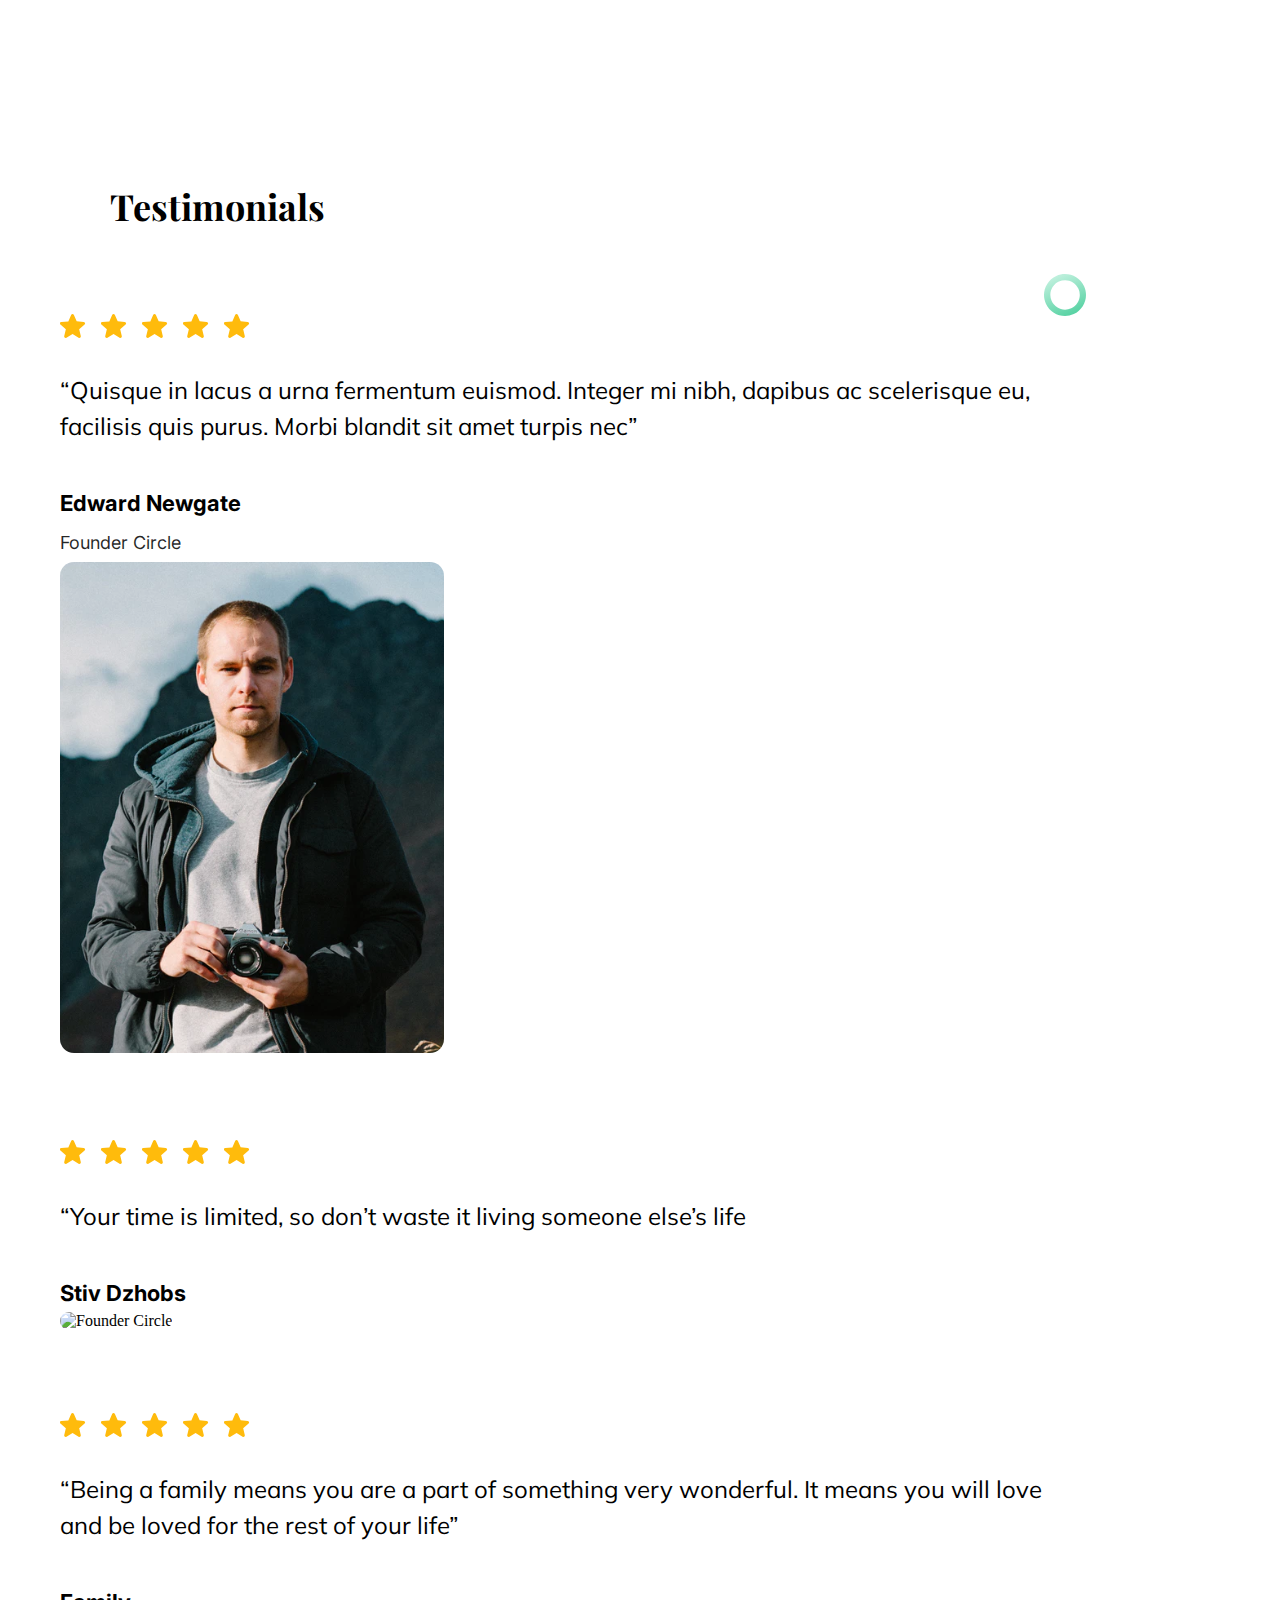
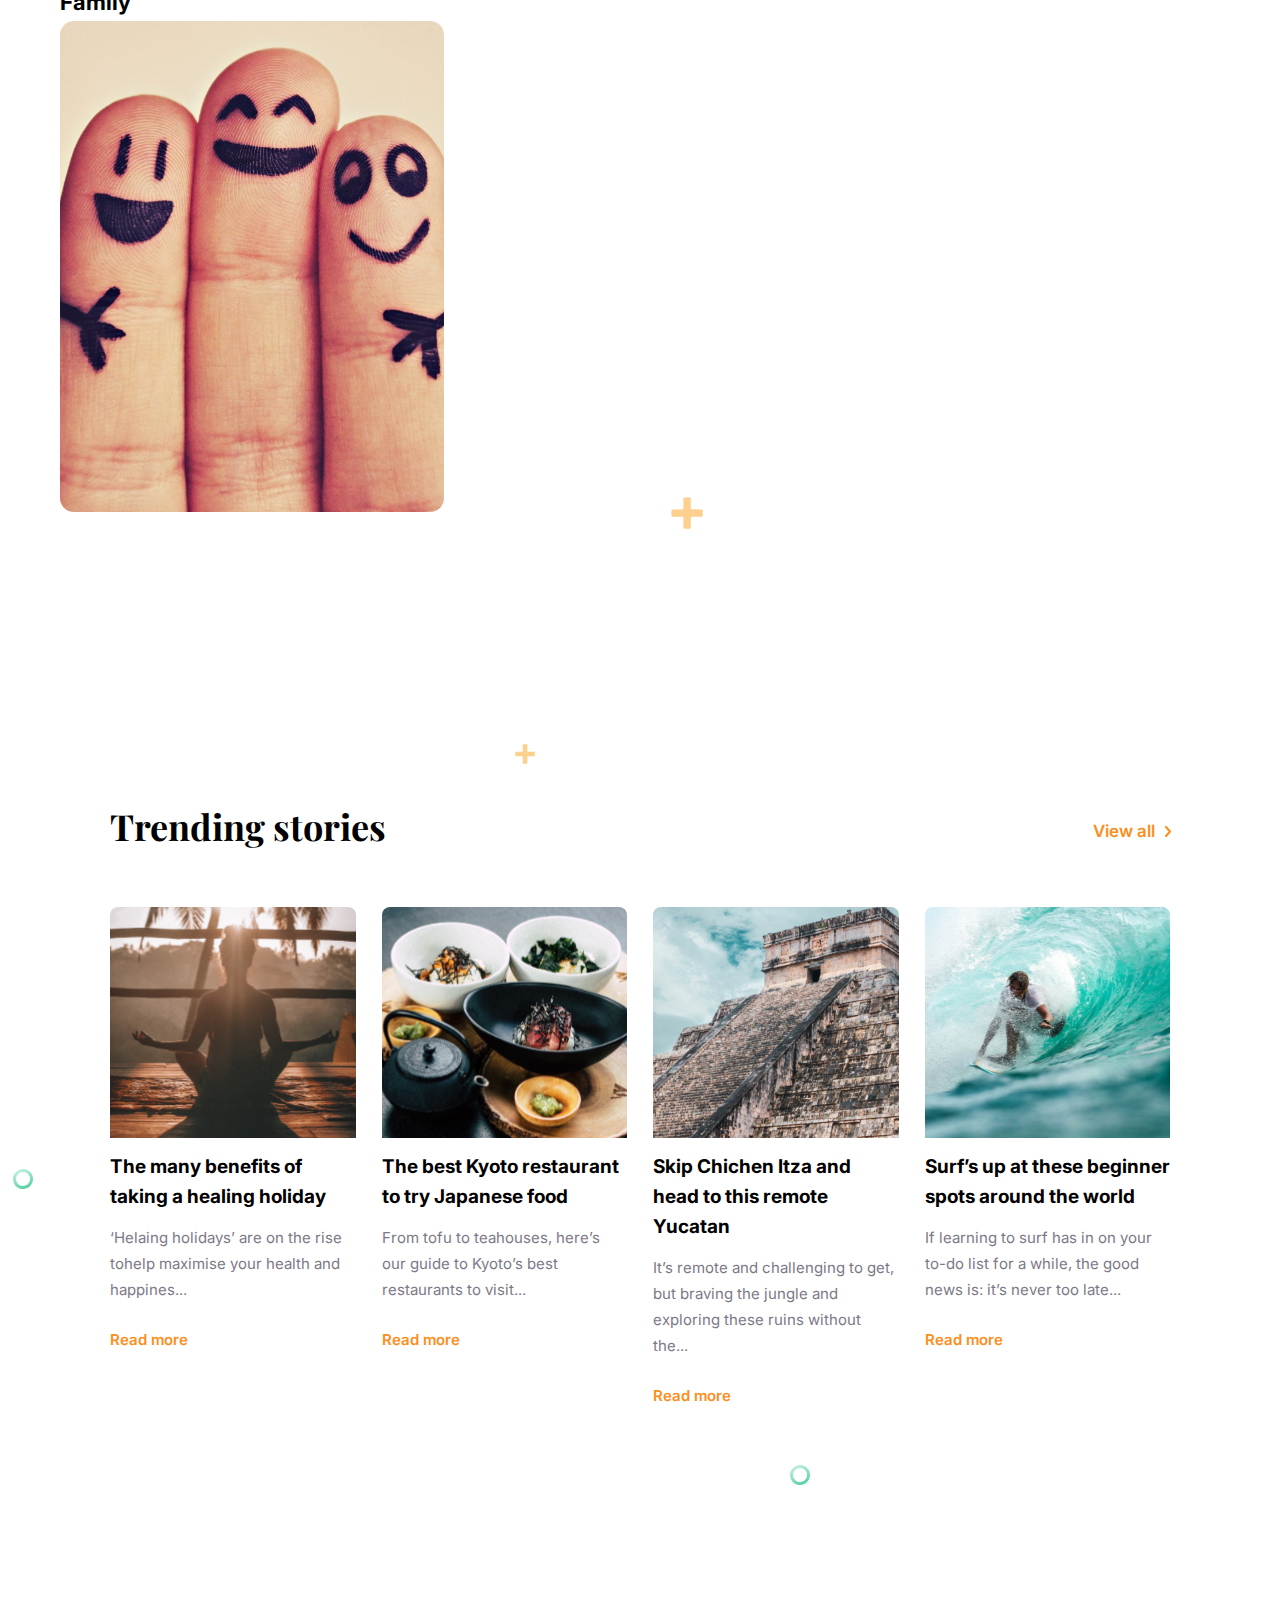
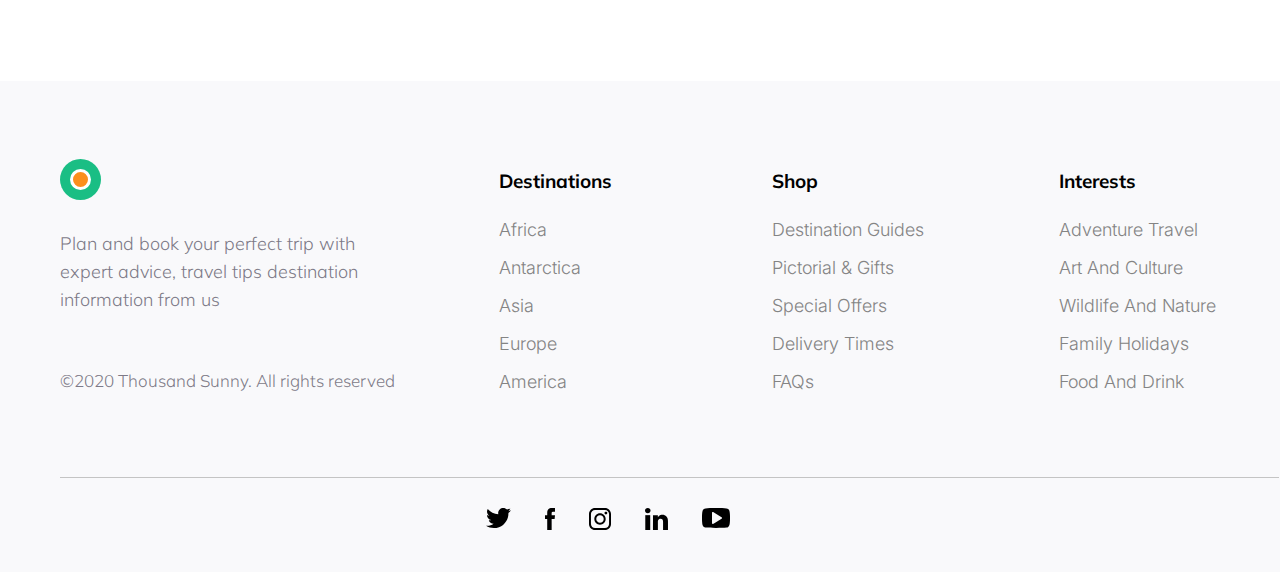
==== commit a4b61789: "animations" ====
--- a/index.html
+++ b/index.html
@@ -192,11 +192,13 @@
                 <div class="testimonials-slider">
                     <div class="slide">
                         <div class="text-slider">
-                            <img class="stars" src="./img/star.svg" alt="stars">
-                            <img class="stars" src="./img/star.svg" alt="stars">
-                            <img class="stars" src="./img/star.svg" alt="stars">
-                            <img class="stars" src="./img/star.svg" alt="stars">
-                            <img class="stars" src="./img/star.svg" alt="stars">
+                            <ul class="stars">
+                                <li><img src="./img/star.svg" alt="stars"></li>
+                                <li><img src="./img/star.svg" alt="stars"></li>
+                                <li><img src="./img/star.svg" alt="stars"></li>
+                                <li><img src="./img/star.svg" alt="stars"></li>
+                                <li><img src="./img/star.svg" alt="stars"></li>
+                            </ul>
                             <blockquote>“Quisque in lacus a urna fermentum euismod. Integer mi nibh, dapibus ac scelerisque eu, facilisis quis
                             purus. Morbi blandit sit amet turpis nec”</blockquote>
                             <cite>Edward Newgate <span>Founder Circle</span></cite>
@@ -207,11 +209,13 @@
                     </div>
                     <div class="slide">
                         <div class="text-slider">
-                            <img class="stars" src="./img/star.svg" alt="stars">
-                            <img class="stars" src="./img/star.svg" alt="stars">
-                            <img class="stars" src="./img/star.svg" alt="stars">
-                            <img class="stars" src="./img/star.svg" alt="stars">
-                            <img class="stars" src="./img/star.svg" alt="stars">
+                            <ul class="stars">
+                                <li><img src="./img/star.svg" alt="stars"></li>
+                                <li><img src="./img/star.svg" alt="stars"></li>
+                                <li><img src="./img/star.svg" alt="stars"></li>
+                                <li><img src="./img/star.svg" alt="stars"></li>
+                                <li><img src="./img/star.svg" alt="stars"></li>
+                            </ul>
                             <blockquote>“Your time is limited, so don’t waste it living someone else’s life </blockquote>
                             <cite>Stiv Dzhobs </cite>
                         </div>
@@ -221,11 +225,13 @@
                     </div>
                     <div class="slide">
                         <div class="text-slider">
-                            <img class="stars" src="./img/star.svg" alt="stars">
-                            <img class="stars" src="./img/star.svg" alt="stars">
-                            <img class="stars" src="./img/star.svg" alt="stars">
-                            <img class="stars" src="./img/star.svg" alt="stars">
-                            <img class="stars" src="./img/star.svg" alt="stars">
+                            <ul class="stars">
+                                <li><img src="./img/star.svg" alt="stars"></li>
+                                <li><img src="./img/star.svg" alt="stars"></li>
+                                <li><img src="./img/star.svg" alt="stars"></li>
+                                <li><img src="./img/star.svg" alt="stars"></li>
+                                <li><img src="./img/star.svg" alt="stars"></li>
+                            </ul>
                             <blockquote>“Being a family means you are a part of something very wonderful. It means you will love and be loved for the rest of
                             your life”</blockquote>
                             <cite>Family </cite>
--- a/css/index.css
+++ b/css/index.css
@@ -181,31 +181,22 @@
     line-height: 60px;
 }
 
-a.view-all:hover{
-    padding-left: 15px;
-    transition-duration: 0.5s;
+.view-all svg{
+    transform: translateX(100%);
+}
+
+.view-all path{
+    stroke:#FB8F1D;
+}
+
+.view-all:hover svg path{
+    stroke:#c26d13;
     color: #c26d13;
 }
 
- /* { 
-    content: '';
-    position: absolute;
-    top: 0;
-    right: 0;
-    display: block;
-    width: 6px;
-    height: 100%;
-    background-repeat: no-repeat;
-    background-position: 50%;
-    transform: translateX(100%);
-    padding-right: 17px;
-}*/
-
-/* a.view-all:hover{
-    padding-right: 23px;
-    transition-duration: 0.5s;
-}  */
-
+.view-all:hover svg{
+    transform: translateX(200%);
+}
 
 a:visited {
     color: #db7a13;
@@ -498,7 +489,7 @@
     display: flex;
     justify-content: space-between;
     margin-left: 50px;
-    margin-right: 50px;
+    margin-right: 55px;
 }
 
 .title-wrapper h2{
@@ -688,9 +679,10 @@
     width: 200px;
 }
 
-.slide .stars{
-    display: inline;
+.stars li{
+    display: inline-grid;
     margin-right: 11px;
+    list-style-type: none;
 }
 
 .img-slider {
@@ -713,6 +705,8 @@
     width: 384px;
     height: 491px;
     border-radius: 14px;
+    object-fit: cover;
+    object-position: top;
 }
    
 .slick-prev {
@@ -752,7 +746,7 @@
     display: flex;
     justify-content: space-between;
     margin-left: 50px;
-    margin-right: 50px;
+    margin-right: 55px;
     margin-bottom: 46px;
 }
 
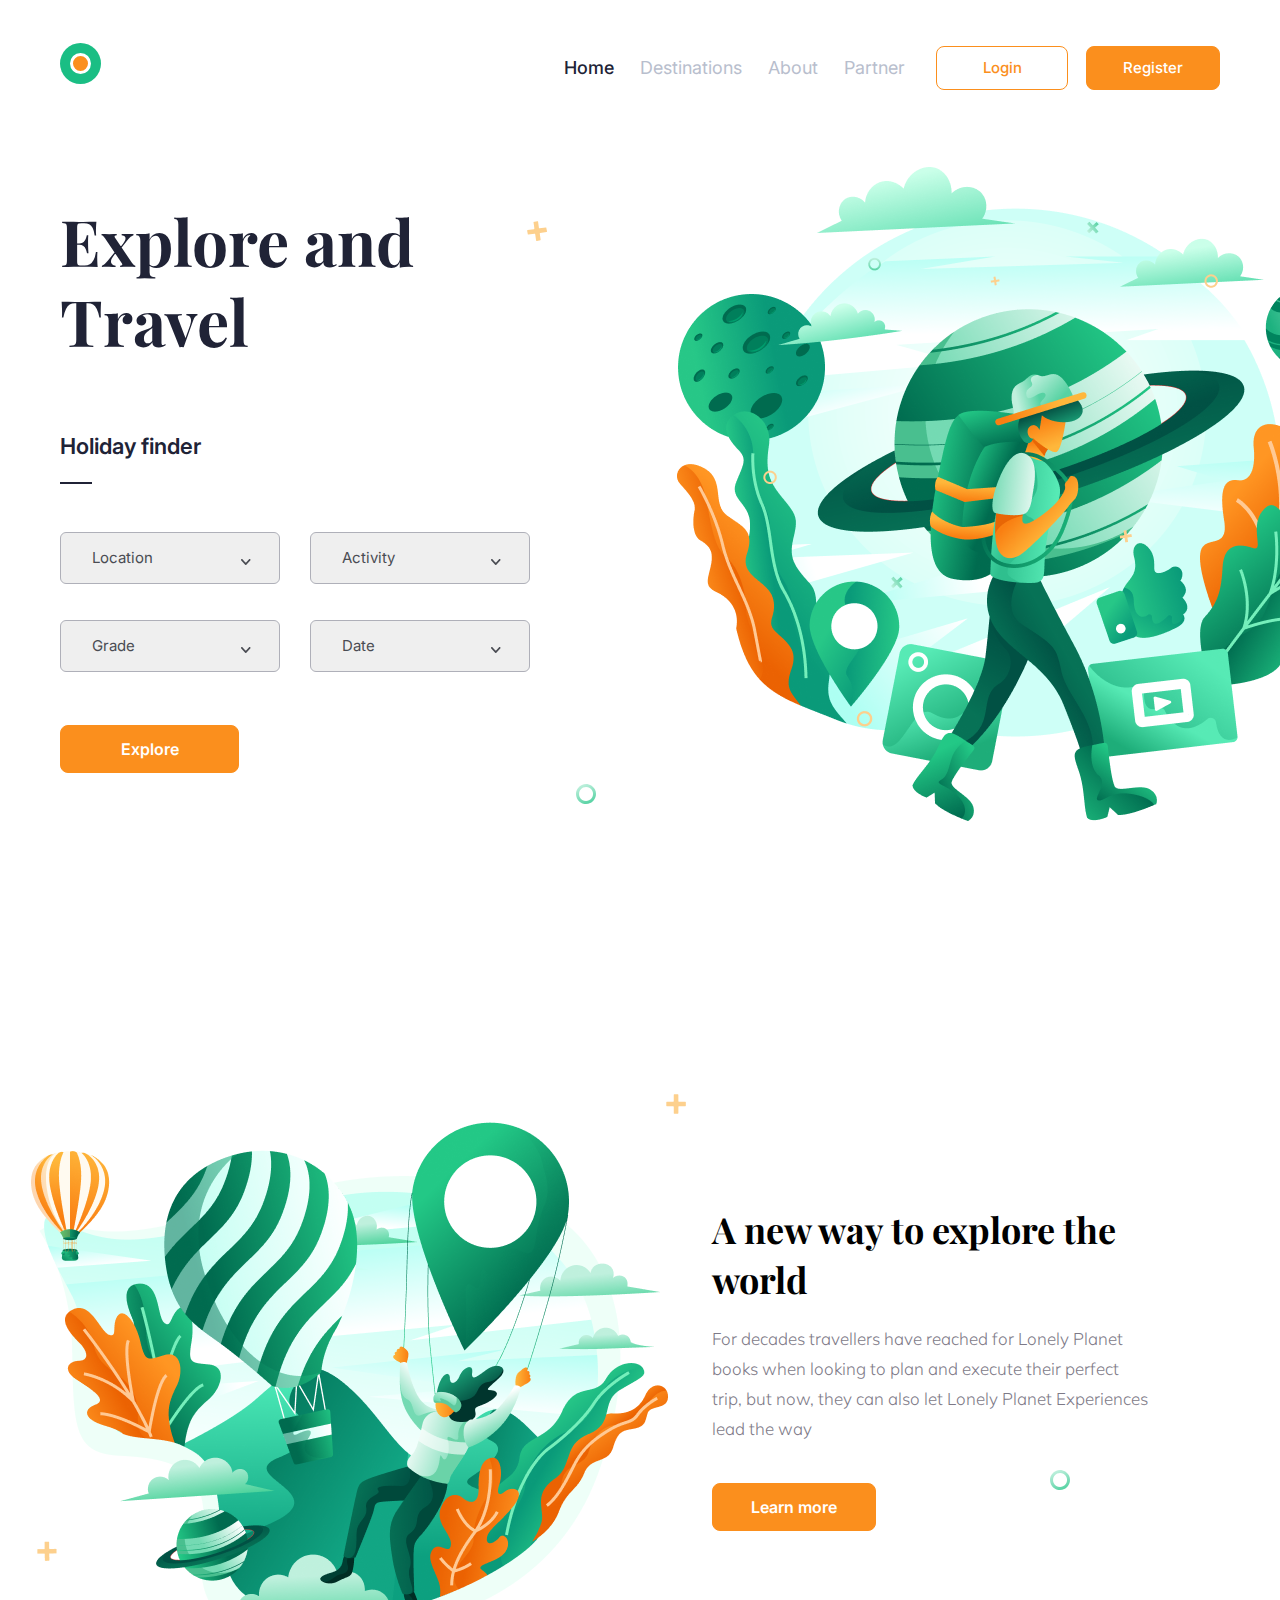
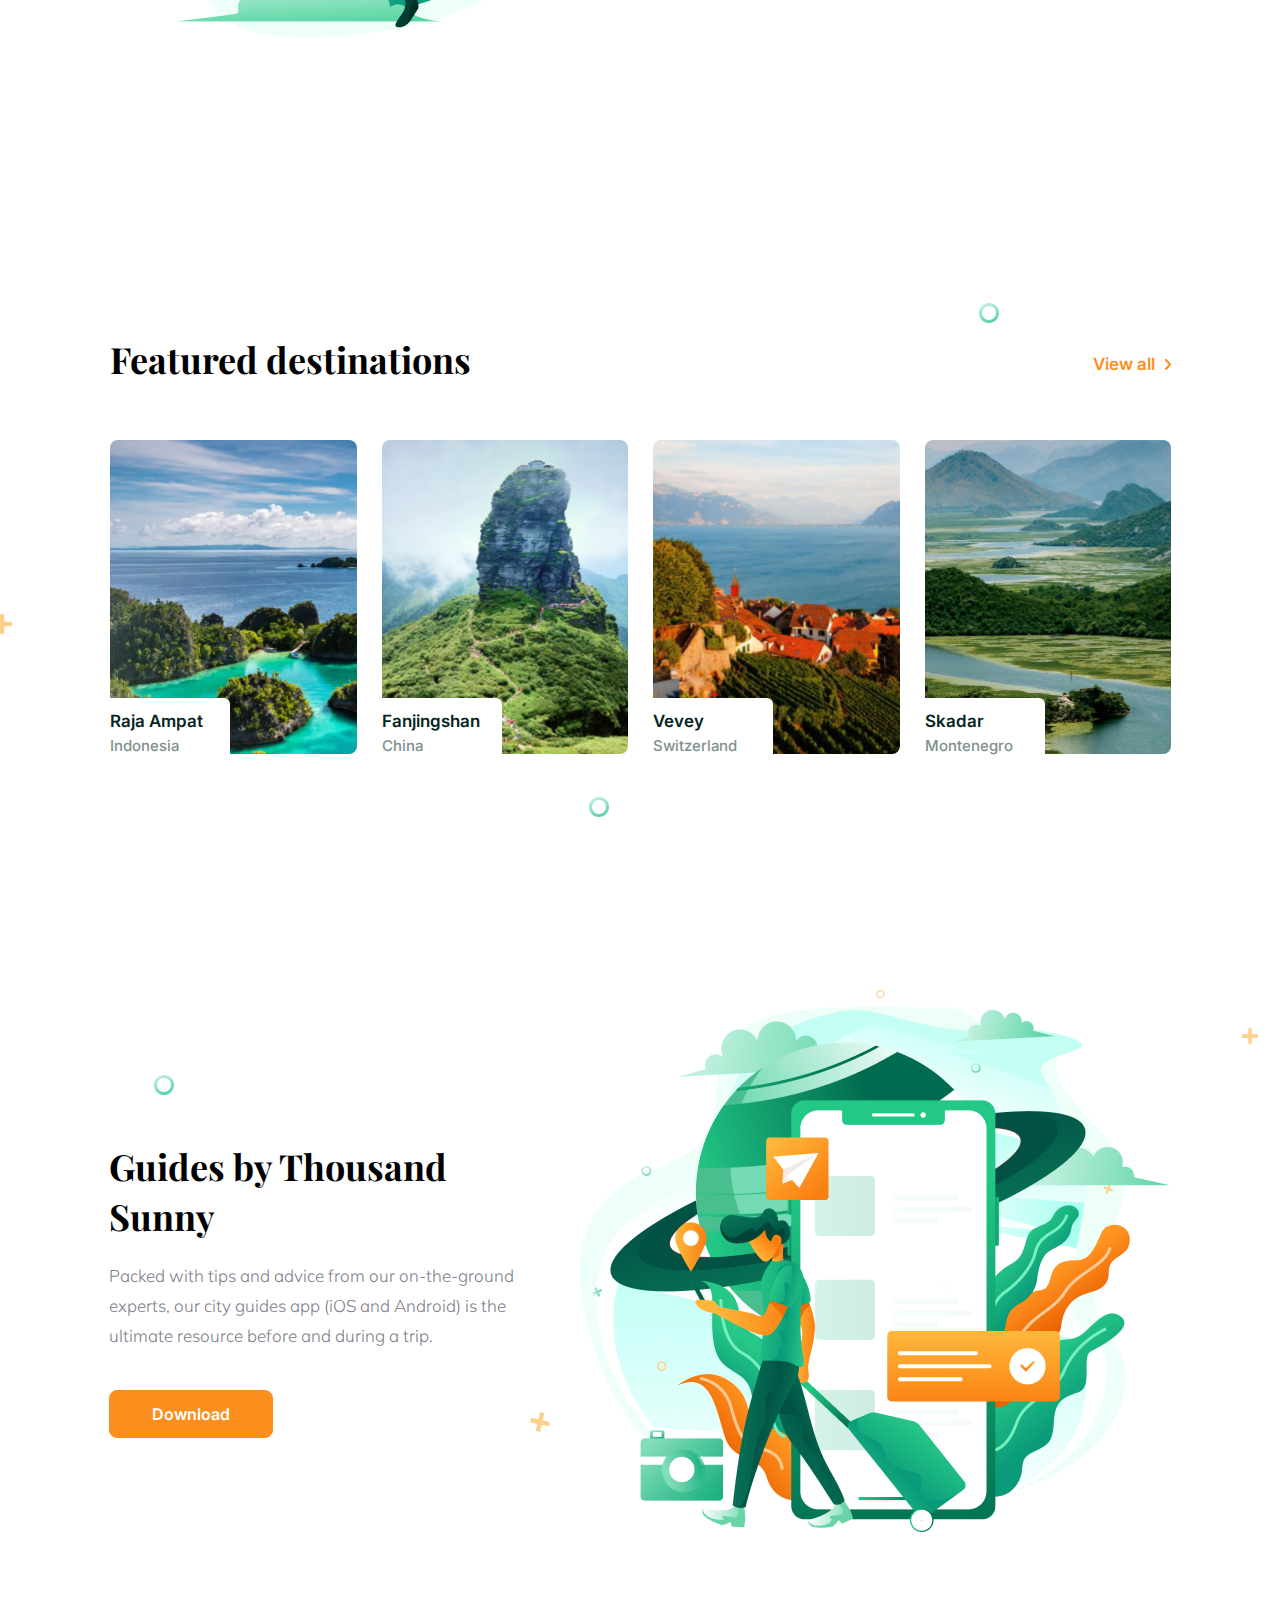
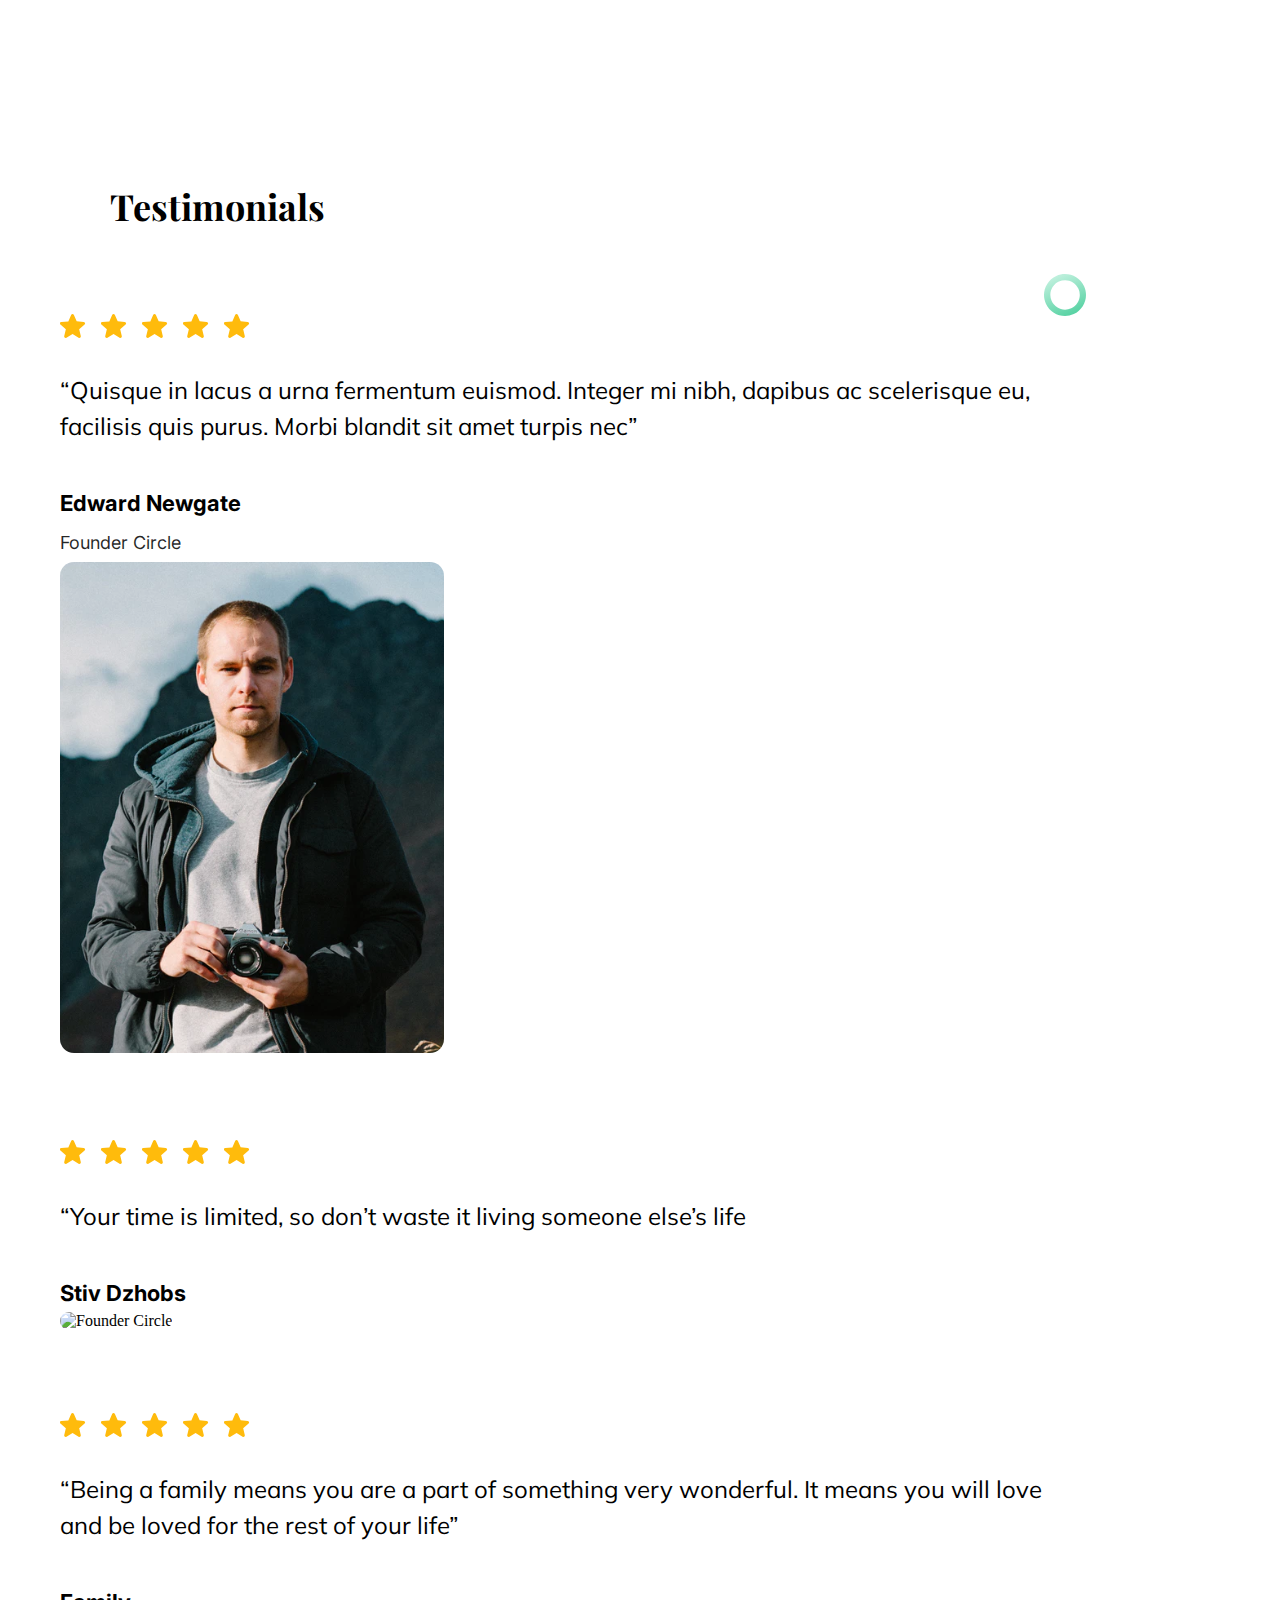
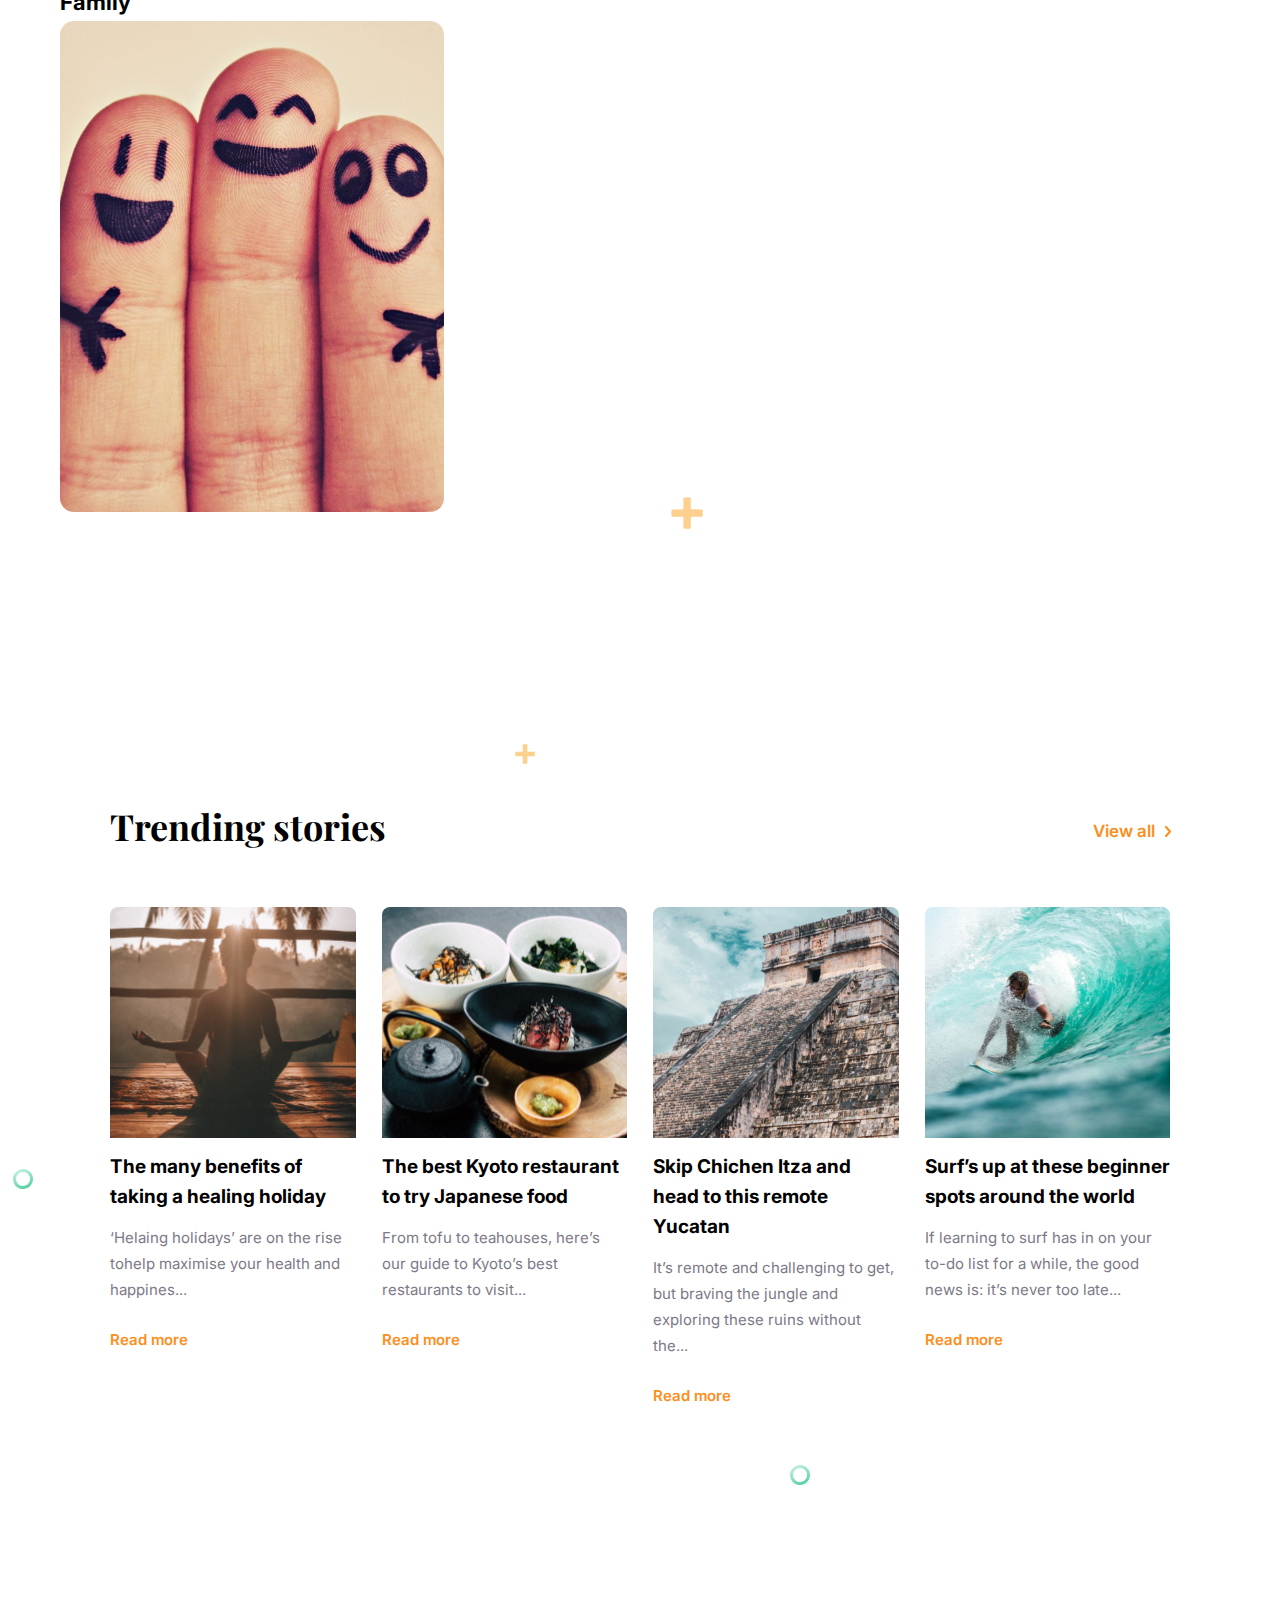
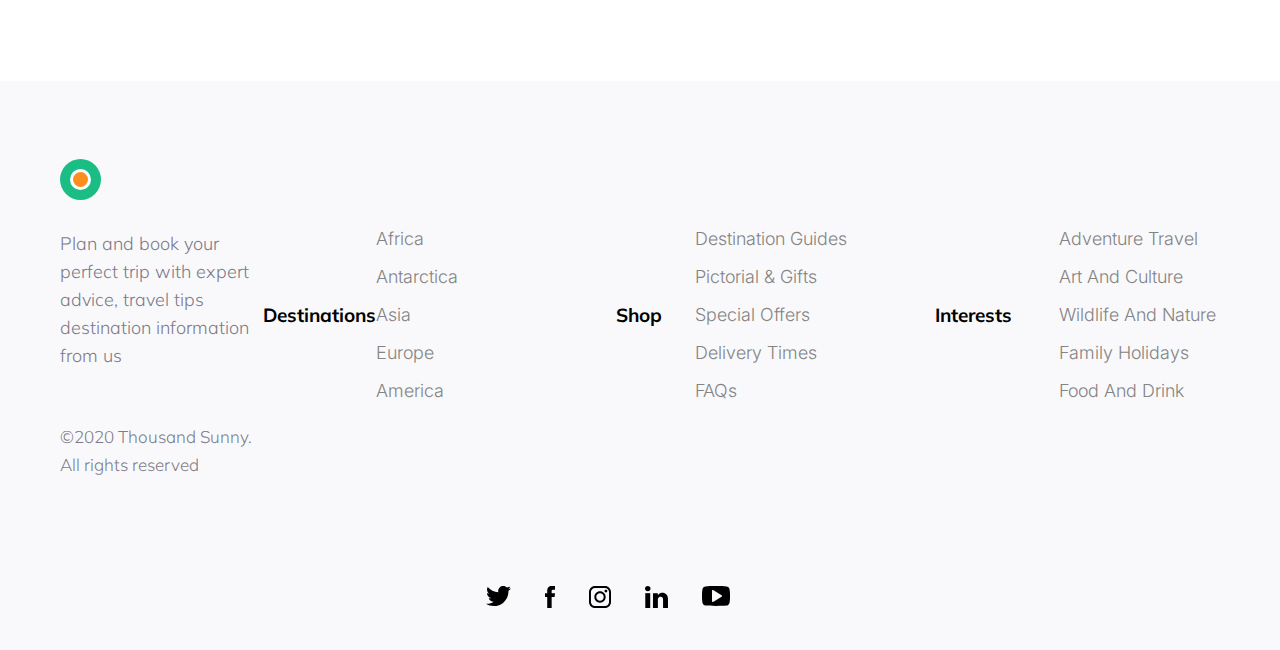
==== commit 24c8757d: "Featured destinations" ====
--- a/index.html
+++ b/index.html
@@ -129,7 +129,7 @@
                 </div>
                 <ul class="destination">
                     <li>
-                        <figure>
+                        <figure class="location">
                             <img src="./img/indonesia.svg" alt="indonesia">
                             <figcaption>
                                 Raja Ampat <span>Indonesia</span> 
@@ -137,7 +137,7 @@
                         </figure>
                     </li>
                     <li>
-                        <figure>
+                        <figure class="location">
                             <img src="./img/china.svg" alt="china">
                             <figcaption>
                                 Fanjingshan <span>China</span>
@@ -145,7 +145,7 @@
                         </figure>
                     </li>
                     <li>
-                        <figure>
+                        <figure class="location">
                             <img src="./img/switzerland.svg" alt="switzerland">
                             <figcaption>
                                 Vevey <span>Switzerland</span>
@@ -153,7 +153,7 @@
                         </figure>
                     </li>
                     <li>
-                        <figure>
+                        <figure class="location">
                             <img src="./img/montenegro.svg" alt="montenegro">
                             <figcaption>
                                 Skadar <span>Montenegro</span>
@@ -340,16 +340,15 @@
                             Plan and book your perfect trip with expert advice, 
                             travel tips destination information from us
                         </p>
-                        <p class="rights">
+                        <p class="copyright">
                             &copy;2020 Thousand Sunny. All rights reserved
                         </p>
                     </div>
 
                     <nav>
+                        <h4>Destinations</h4>
                         <ul class="destinations">
-                            <li>
-                                <h4>Destinations</h4>
-                            </li>
+                            
                             <li>
                                 <a href="#">Africa</a>
                             </li>
@@ -367,11 +366,9 @@
                             </li>
                         </ul>
                     
+                        <h4>Shop</h4>
                         <ul class="shop">
                             <li>
-                                <h4>Shop</h4>
-                            </li>
-                            <li>
                                 <a href="#">Destination Guides</a>
                             </li>
                             <li>
@@ -387,11 +384,9 @@
                                 <a href="#">FAQs</a>
                             </li>
                         </ul>
-                    
+
+                        <h4>Interests</h4>
                         <ul class="interests">
-                            <li>
-                                <h4>Interests</h4>
-                            </li>
                             <li>
                                 <a href="#">Adventure Travel</a>
                             </li>
--- a/css/index.css
+++ b/css/index.css
@@ -179,10 +179,12 @@
 a.view-all {
     font-size: 17px;
     line-height: 60px;
+    
 }
 
 .view-all svg{
     transform: translateX(100%);
+    transition-duration: 0,5s;
 }
 
 .view-all path{
@@ -196,6 +198,7 @@
 
 .view-all:hover svg{
     transform: translateX(200%);
+    transition-duration: 0,5s;
 }
 
 a:visited {
@@ -519,7 +522,7 @@
     transition-duration: 0.3s;
 }
 
-.destination img:hover { 
+.location:hover img {
     transition: box-shadow 0.3s ease-in-out;
     box-shadow: 8px -5px 15px 1px rgba(0, 0, 0, 0.4);
 }
@@ -536,10 +539,9 @@
     transition-duration: 0.3s;
 }
 
-.destination figcaption:hover {
-    padding-bottom: 11px;
+.location:hover figcaption {
+    min-width: 140px;
     padding-left: 20px;
-    transition-duration: 0.3s;
 }
 
 .featured-destination .plus{
@@ -711,10 +713,12 @@
    
 .slick-prev {
     position: absolute;
+    display: block;
     transform: rotate(180deg);
     bottom: 0;
     right: 214px;
 }
+
 .slick-prev:hover {
     transform: rotate(180deg);
 }
@@ -852,8 +856,8 @@
     position: absolute;
     display: block;
     bottom: 0;
-    width: 1219px;
-    height: 0.6px;
+    width:;
+    height: 1px;
     background-color: #C4C4C4;
 }
 
@@ -877,7 +881,7 @@
     line-height: 28px;
 }
 
-.logo-text .rights{
+.logo-text .copyright{
     font-size: 17px;
     margin-top: 53px;
 }
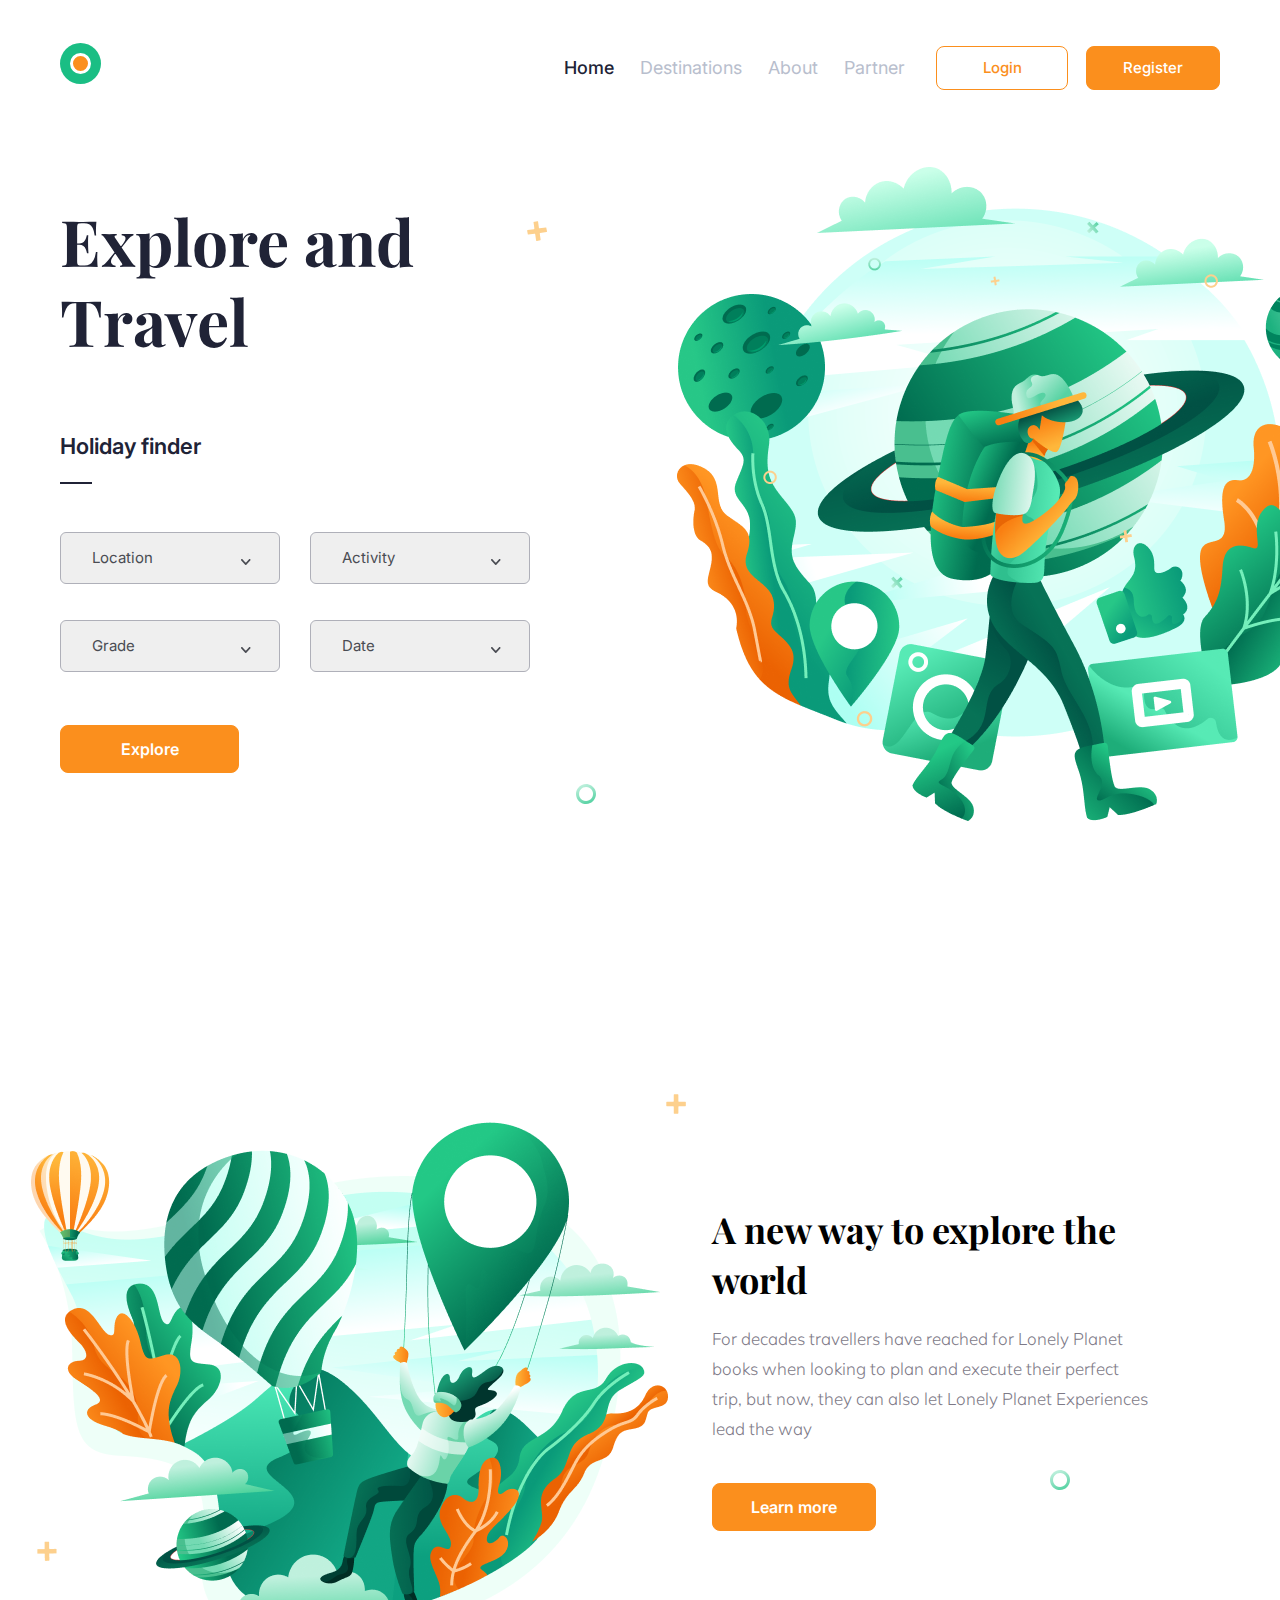
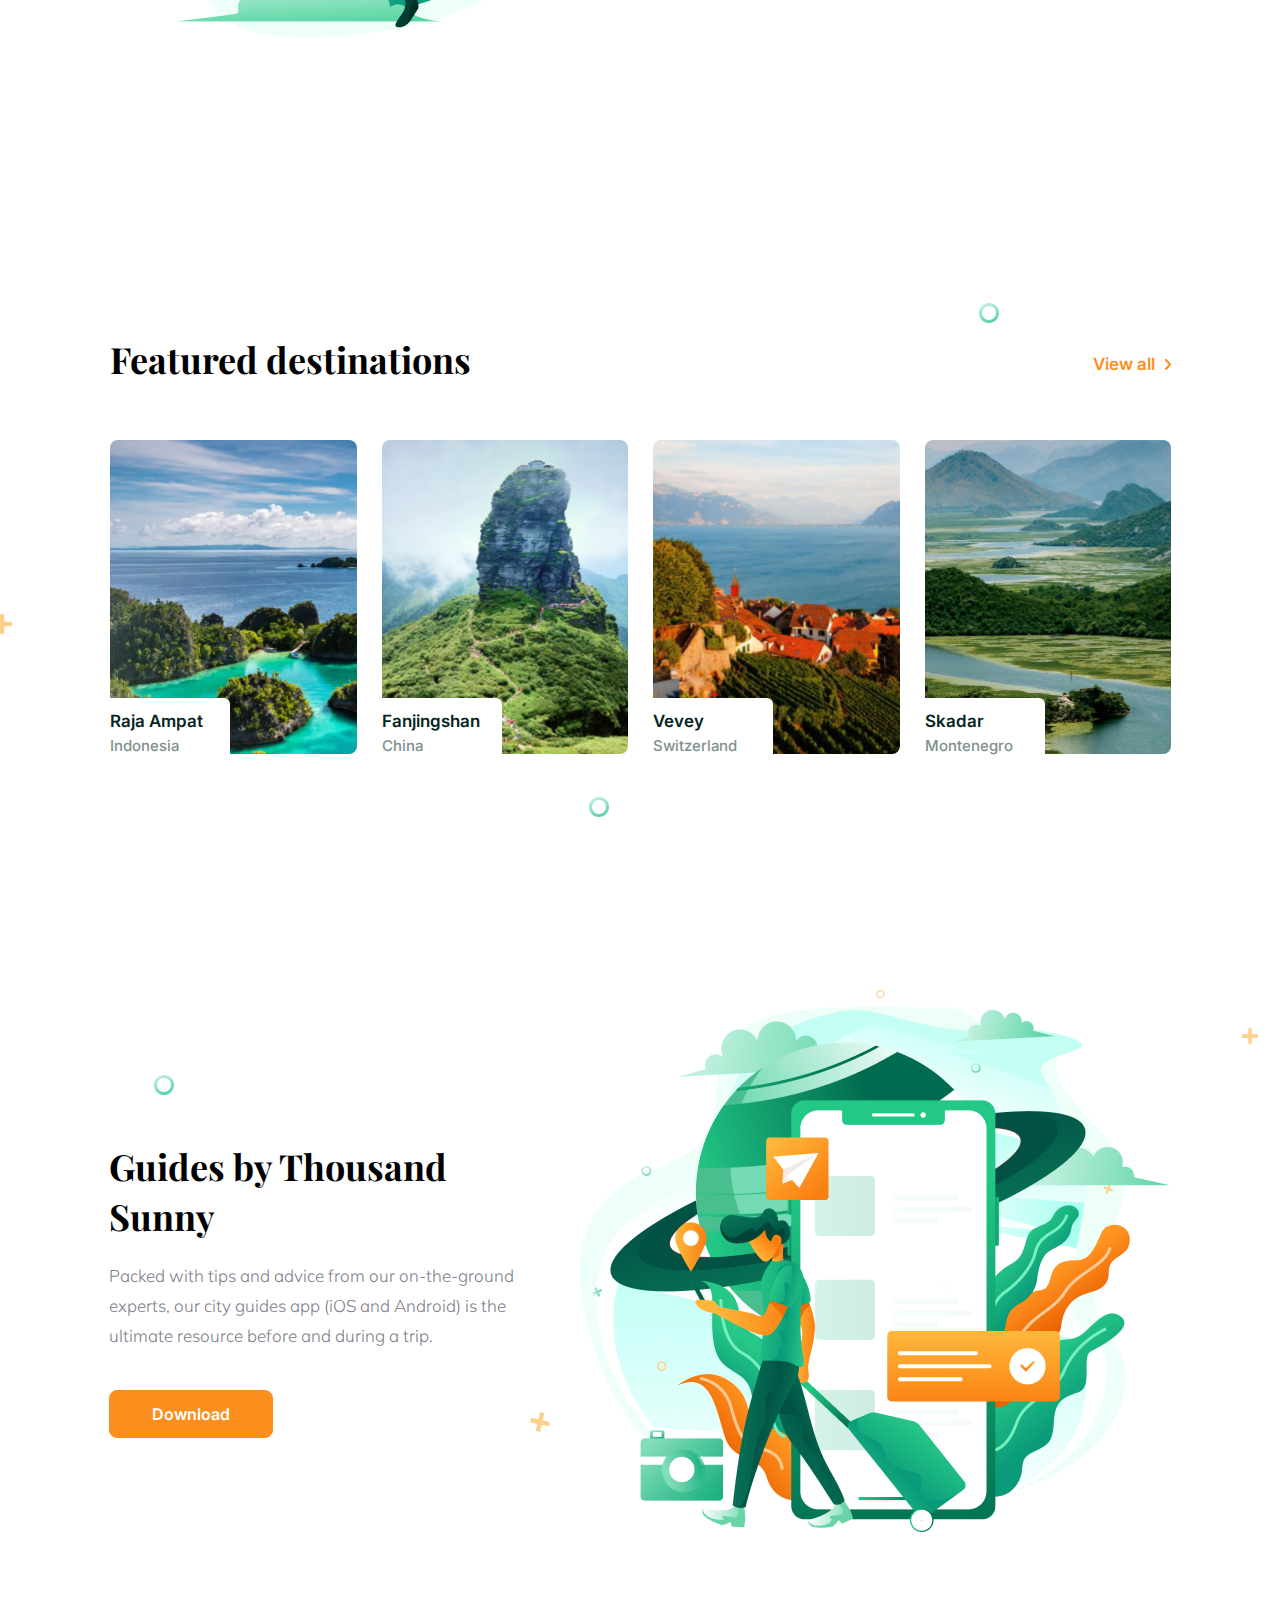
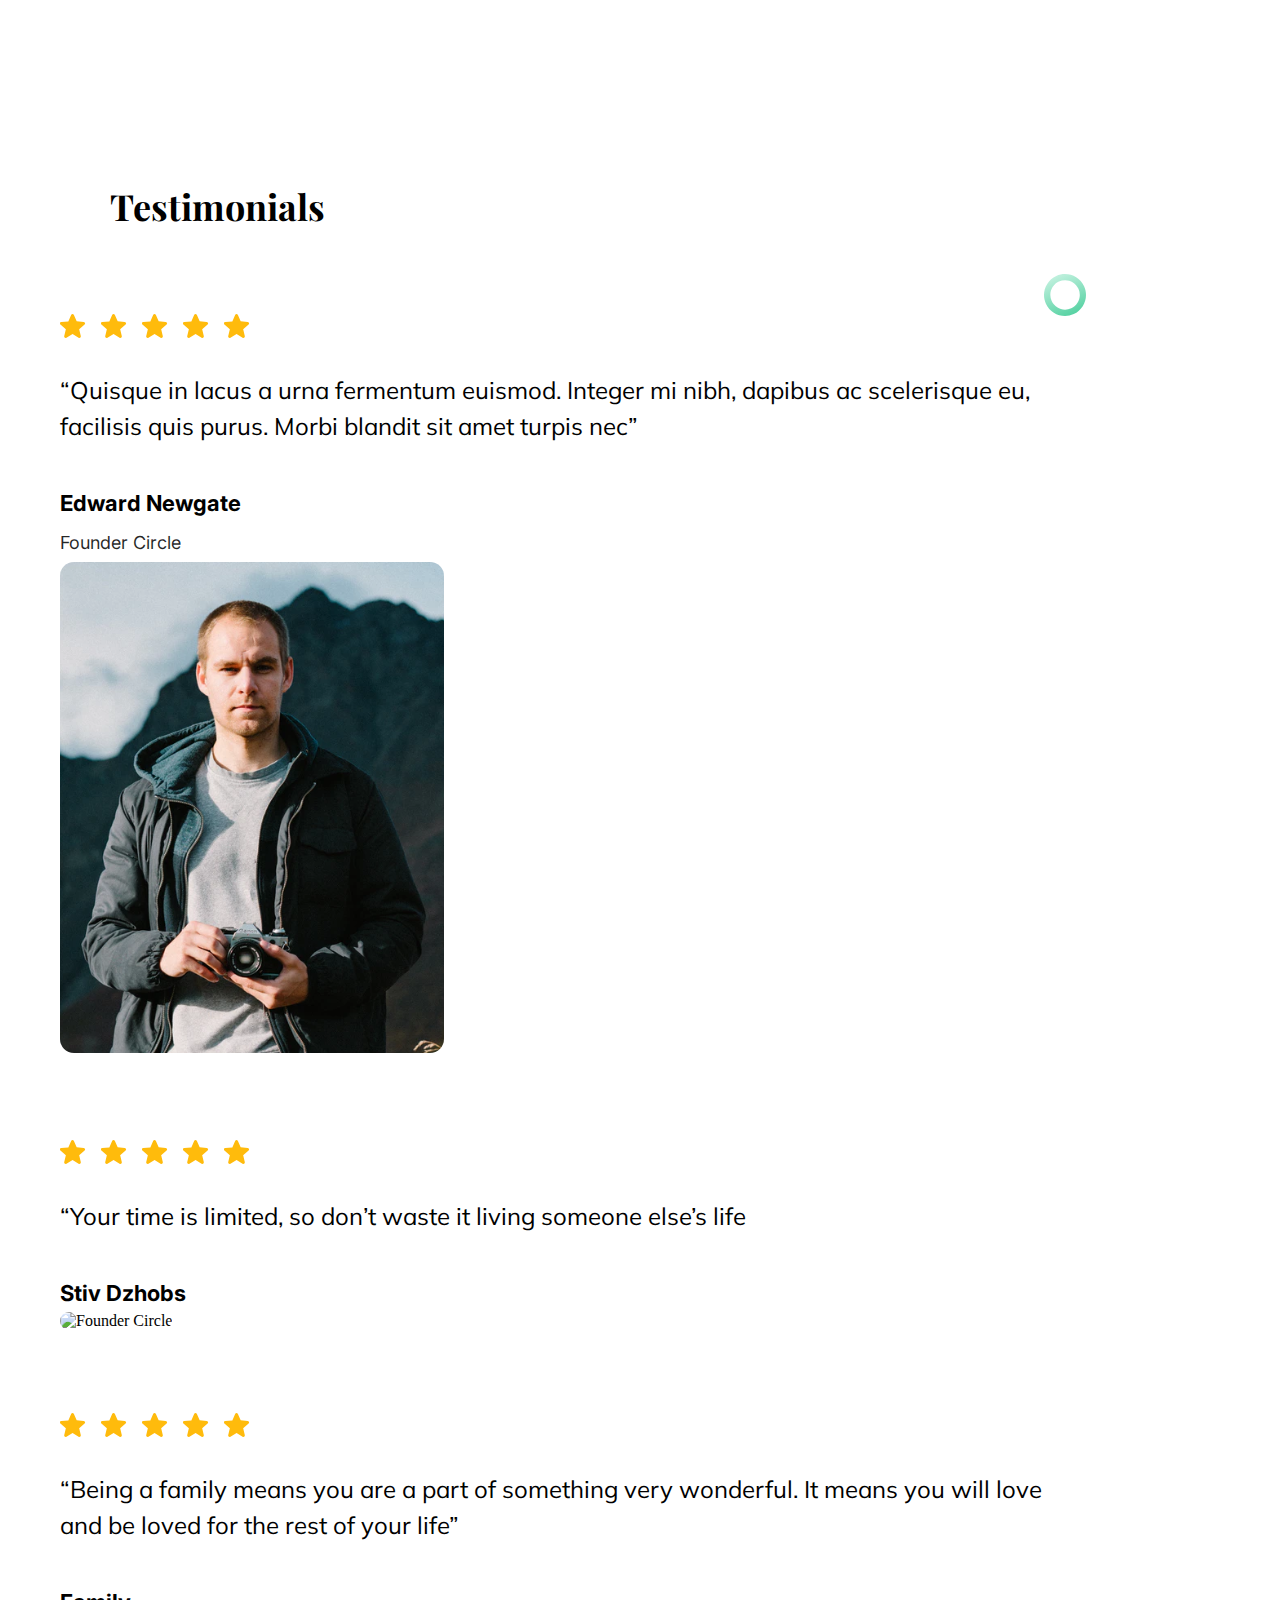
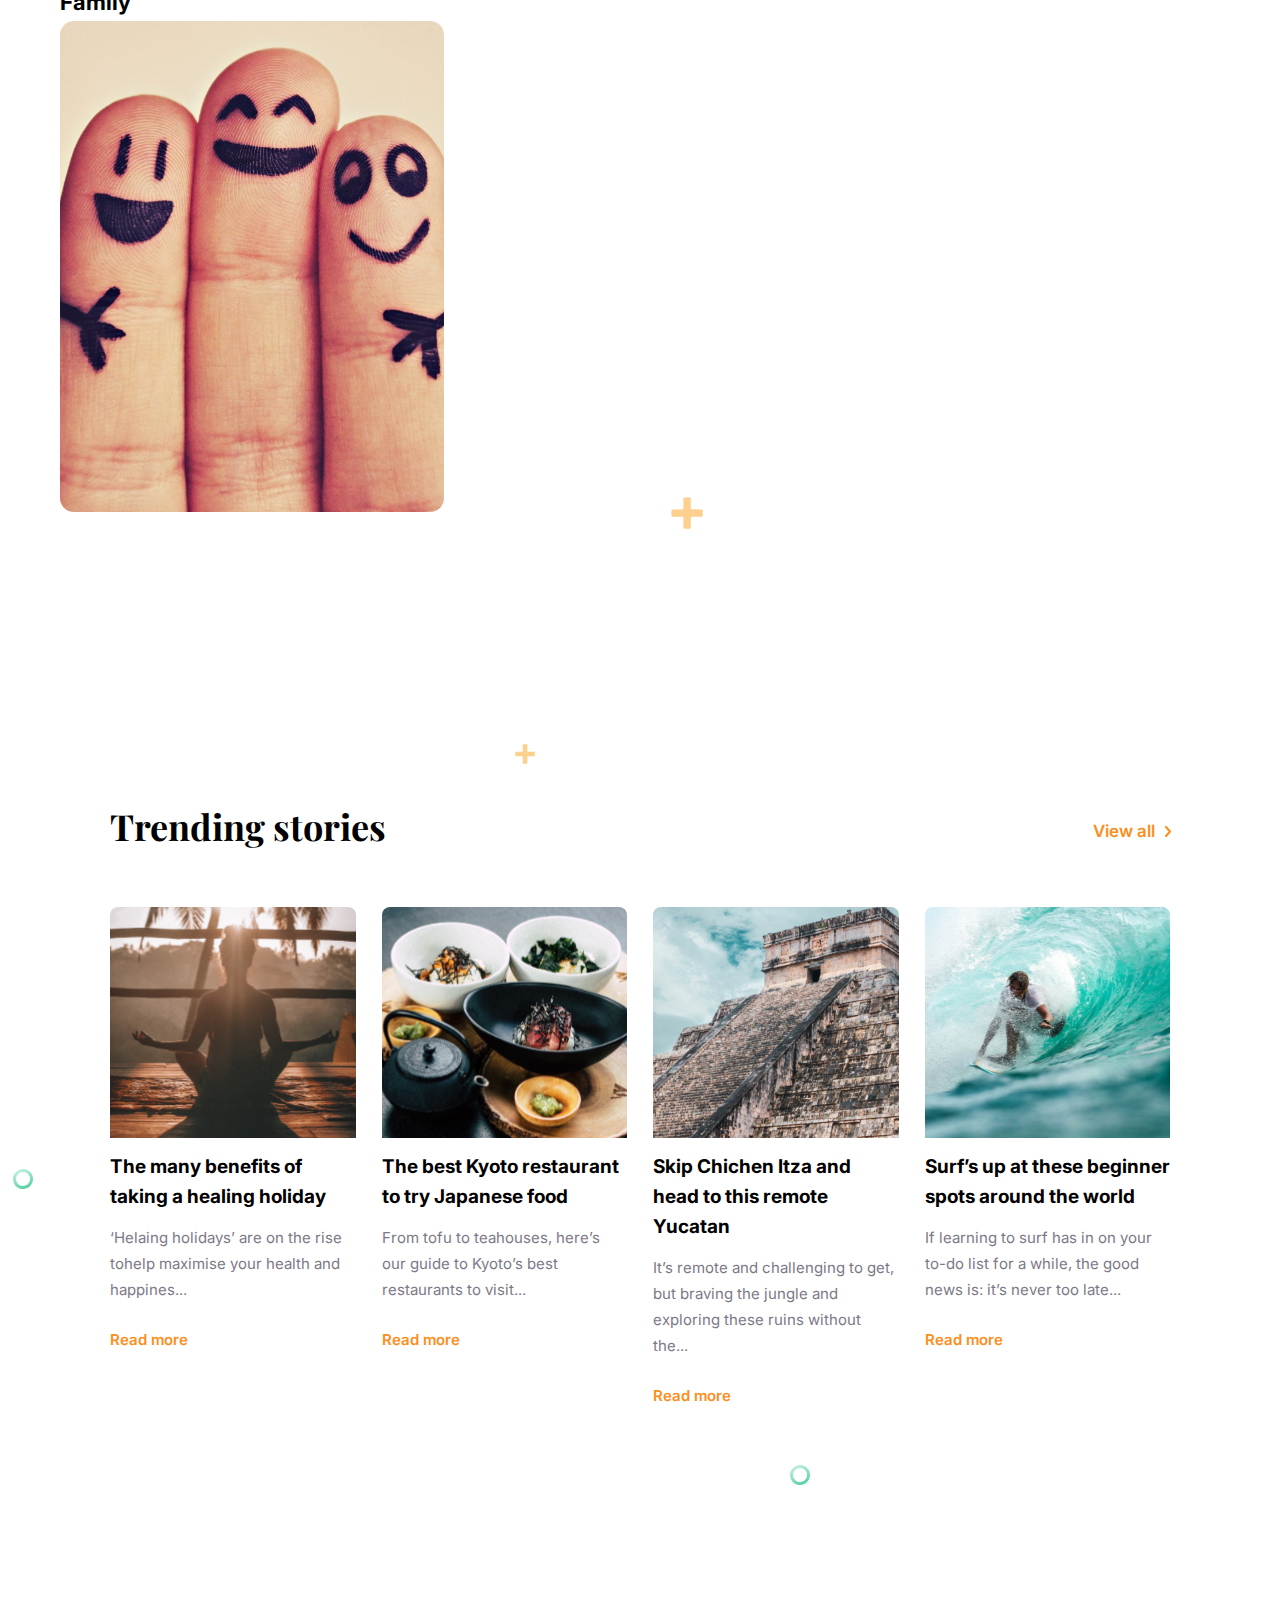
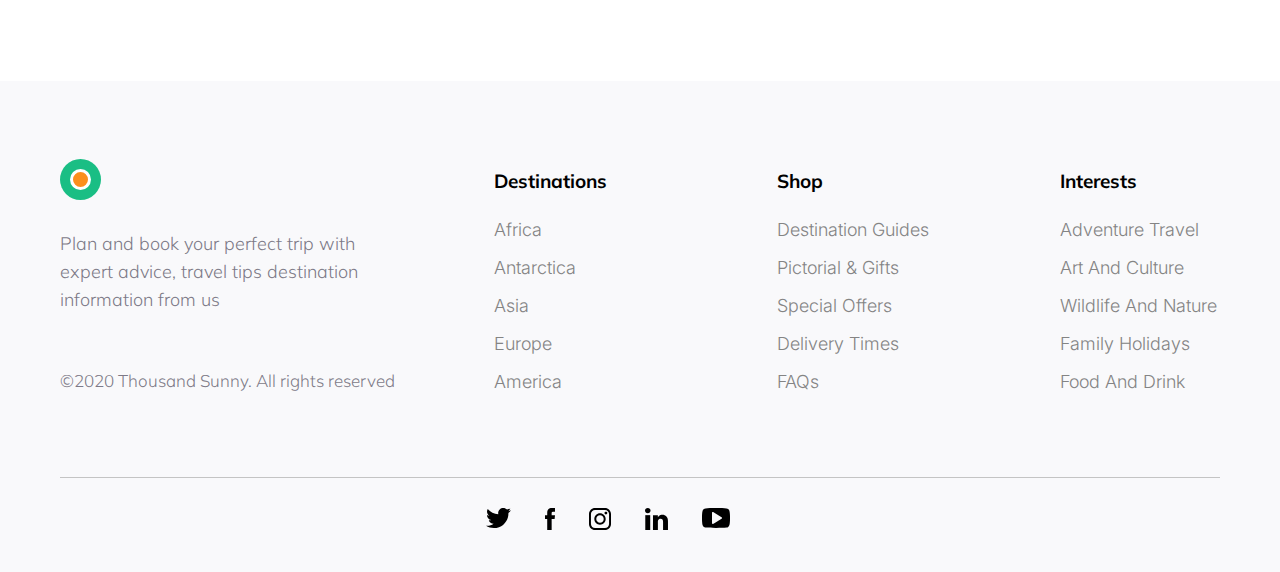
==== commit a841a739: "again footer" ====
--- a/index.html
+++ b/index.html
@@ -346,9 +346,9 @@
                     </div>
 
                     <nav>
-                        <h4>Destinations</h4>
-                        <ul class="destinations">
-                            
+                        
+                        <ul>
+                            <h4>Destinations</h4>
                             <li>
                                 <a href="#">Africa</a>
                             </li>
@@ -366,8 +366,9 @@
                             </li>
                         </ul>
                     
-                        <h4>Shop</h4>
-                        <ul class="shop">
+                        
+                        <ul>
+                            <h4>Shop</h4>
                             <li>
                                 <a href="#">Destination Guides</a>
                             </li>
@@ -385,8 +386,9 @@
                             </li>
                         </ul>
 
-                        <h4>Interests</h4>
-                        <ul class="interests">
+                        
+                        <ul>
+                            <h4>Interests</h4>
                             <li>
                                 <a href="#">Adventure Travel</a>
                             </li>
--- a/css/index.css
+++ b/css/index.css
@@ -856,18 +856,27 @@
     position: absolute;
     display: block;
     bottom: 0;
-    width:;
+    width: 100%;
     height: 1px;
     background-color: #C4C4C4;
 }
 
 .footer-wrapper nav{
     display: flex;
+    margin-right: -80px;
 }
 .footer-wrapper ul{
     min-width: 240px;
-}
-
+    margin-left: 43px;
+}
+
+.footer-wrapper li{
+    transition: 0.2s ease-in-out;
+}
+
+.footer-wrapper li:hover {
+opacity: 0.5;
+transition: 0.2s ease-in-out;}
 
 .logo-text {
     max-width: 358px;
@@ -898,15 +907,6 @@
     line-height: 60px;
 }
 
-.shop{
-    margin-left: 33px;
-}
-
-.interests{
-    margin-left: 47px;
-    margin-right: -79px;
-}
-
 .social-networks{
     display: flex;
     justify-content: center;
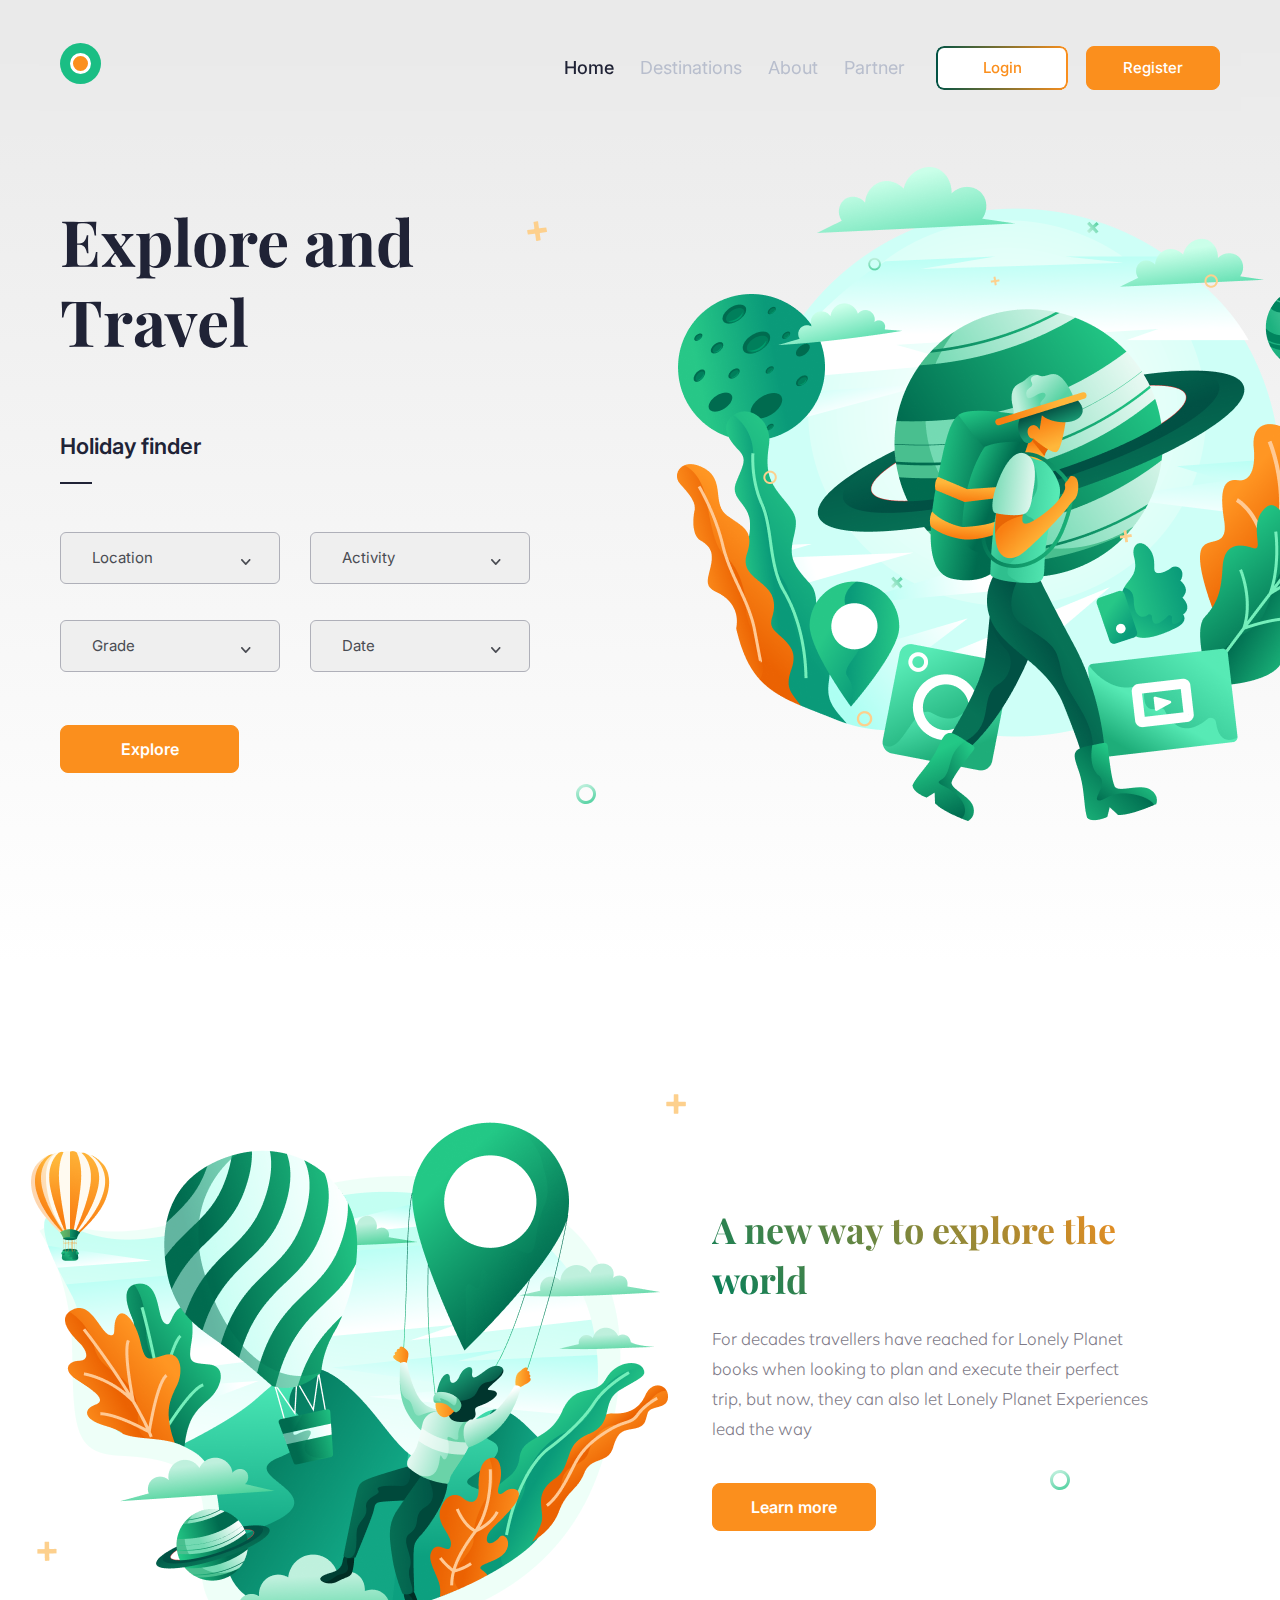
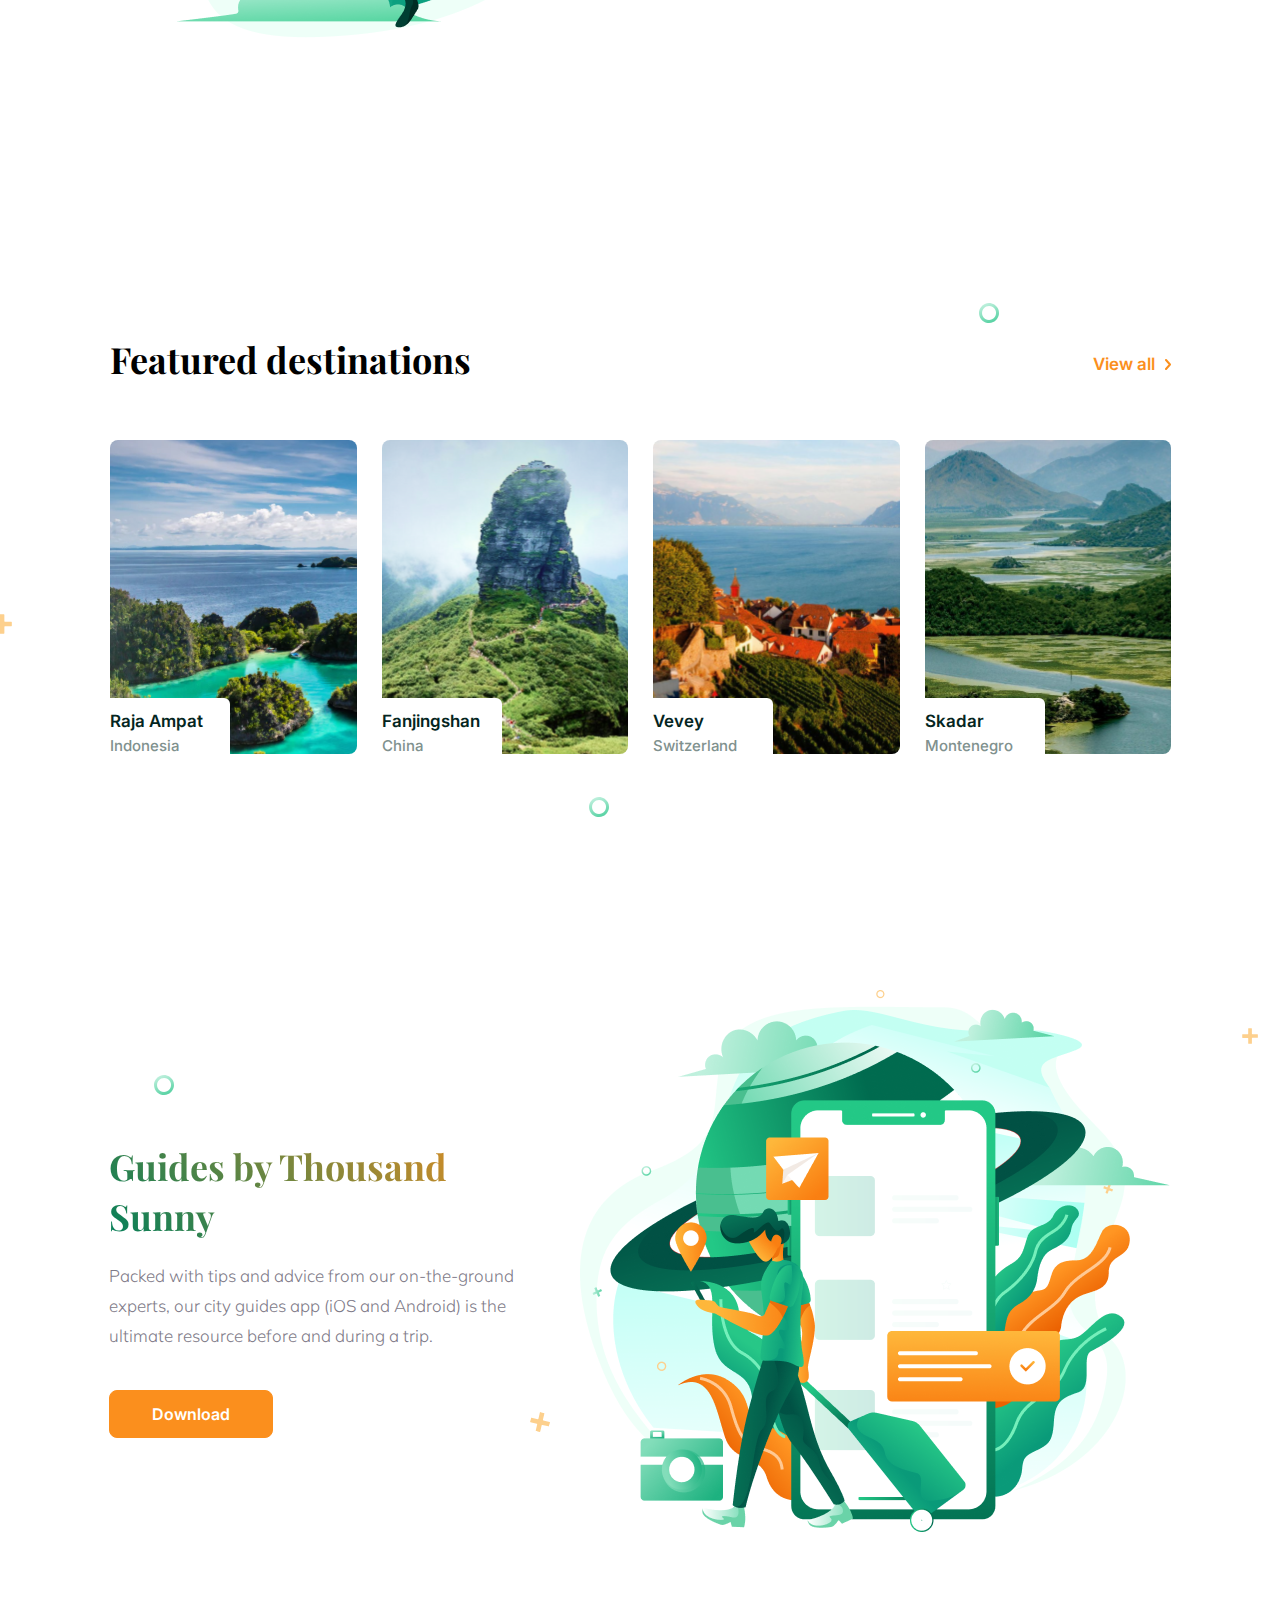
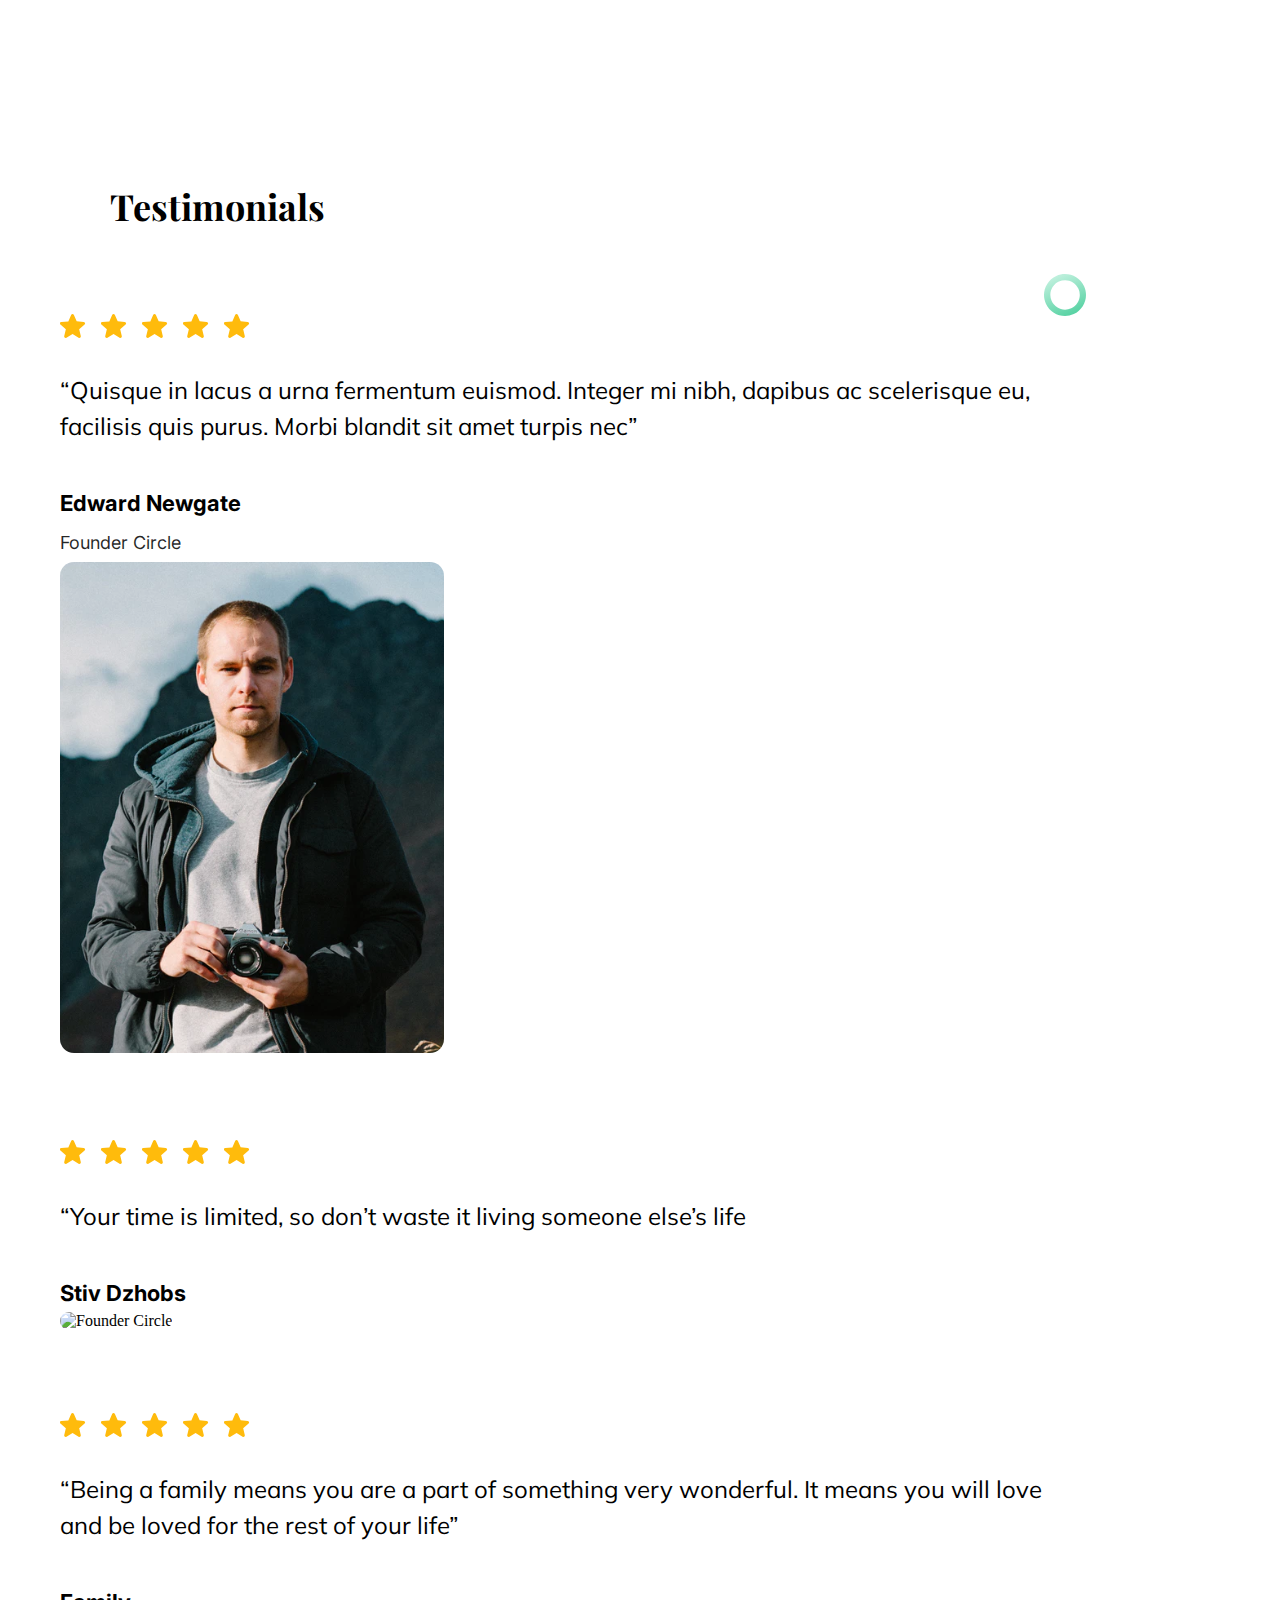
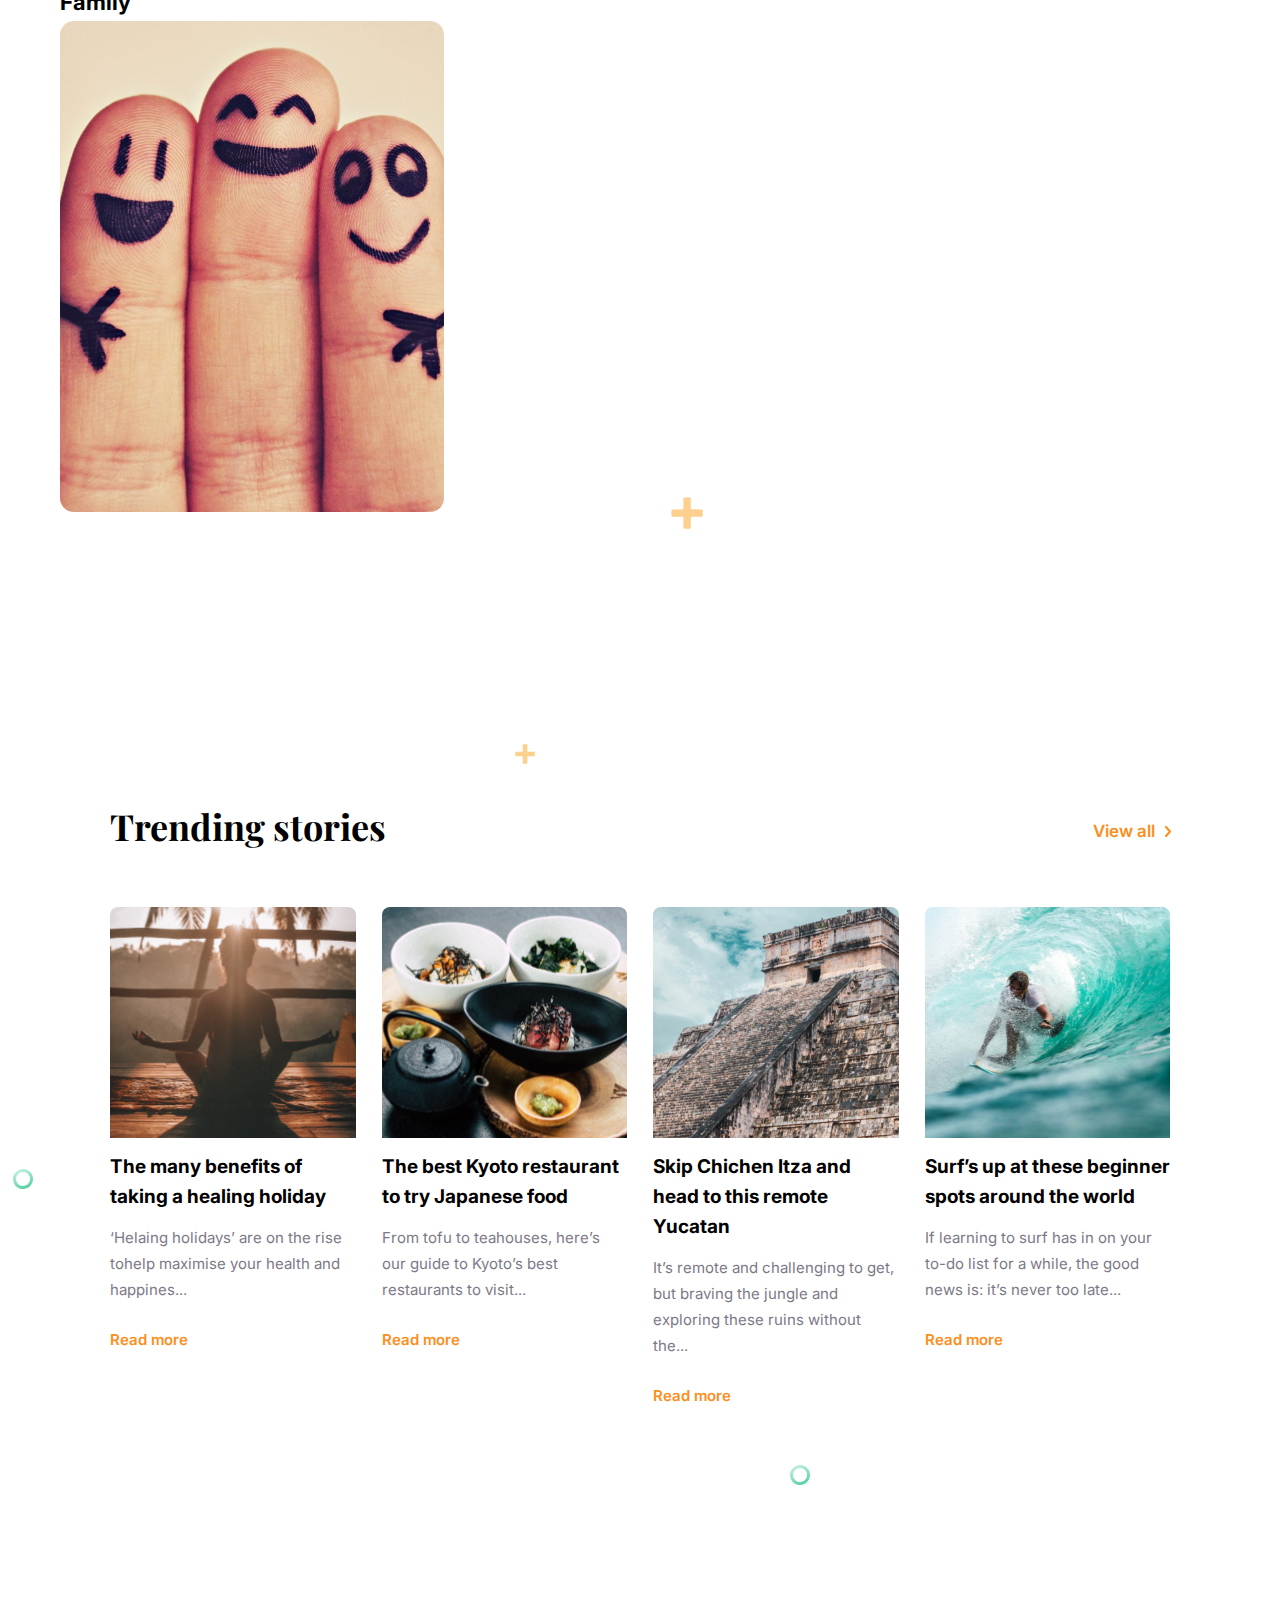
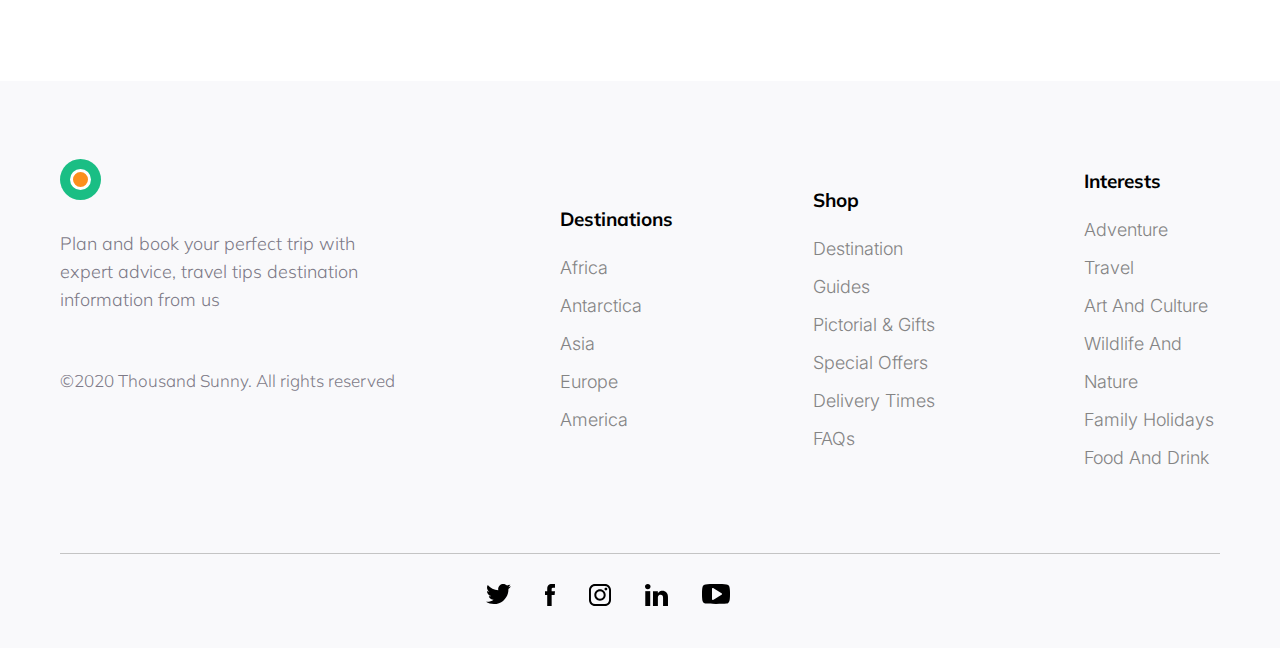
==== commit 5ab0b14a: "gradient button" ====
--- a/index.html
+++ b/index.html
@@ -38,7 +38,11 @@
                         </li>
                     </ul>
                     <ul class="buttons">
-                        <li><button class="transparent">Login</button></li>
+                        <li>
+                            <div class="login-wrapper">
+                                <button>Login</button>
+                            </div>
+                        </li>
                         <li><button>Register</button></li>
                     </ul>
                 </nav>
@@ -348,7 +352,9 @@
                     <nav>
                         
                         <ul>
-                            <h4>Destinations</h4>
+                            <li>
+                                <h4>Destinations</h4>
+                            </li>
                             <li>
                                 <a href="#">Africa</a>
                             </li>
@@ -368,7 +374,9 @@
                     
                         
                         <ul>
-                            <h4>Shop</h4>
+                            <li>
+                                <h4>Shop</h4>
+                            </li>    
                             <li>
                                 <a href="#">Destination Guides</a>
                             </li>
@@ -388,7 +396,9 @@
 
                         
                         <ul>
-                            <h4>Interests</h4>
+                            <li>
+                                <h4>Interests</h4>
+                            </li>
                             <li>
                                 <a href="#">Adventure Travel</a>
                             </li>
--- a/css/index.css
+++ b/css/index.css
@@ -275,7 +275,8 @@
     top: 0;
     width: 100%;
     padding: 43px 0;
-    background-color: white;
+    background-color: transparent;
+    backdrop-filter: blur(20px);
     z-index: 2;
 }
 
@@ -317,6 +318,36 @@
     line-height: 42px;
 }
 
+.login-wrapper button {
+    position: relative;
+    width: 132px;
+    height: 44px;
+    border: none;
+    border-radius: 8px;
+    background-color: #FFFFFF;
+    color: var(--primary-color);
+    transition-duration: 0.3s;
+}
+ 
+.login-wrapper button::before {
+    content: '';
+    position: absolute;
+    inset: 0;
+    border-radius: 8px;
+    padding: 2px;
+    background: linear-gradient(to right,#015244,#FB8F1D);
+    -webkit-mask:
+        linear-gradient(#fff 0 0) content-box,
+        linear-gradient(#fff 0 0);
+    -webkit-mask-composite: xor;
+    mask-composite: exclude;
+}
+ 
+.login-wrapper button:hover {
+    background-color:var(--primary-hover-color);
+    color: var(--fon-color);
+}
+
 
 /*form and image*/
 form{
@@ -328,6 +359,10 @@
     position: relative;
     padding-top: 167px;
     padding-bottom: 143px;
+    background: -moz-linear-gradient(top, rgba(219, 219, 219, 0.57) 0%, rgba(217, 217, 217, 0.57) 1%, rgba(0, 0, 0, 0) 100%);
+    background: -webkit-linear-gradient(top, rgba(219, 219, 219, 0.57) 0%, rgba(217, 217, 217, 0.57) 1%, rgba(0, 0, 0, 0) 100%);
+    background: linear-gradient(to bottom, rgba(219, 219, 219, 0.57) 0%, rgba(217, 217, 217, 0.57) 1%, rgba(0, 0, 0, 0) 100%);
+    filter: progid:DXImageTransform.Microsoft.gradient(startColorstr='#91dbdbdb', endColorstr='#00000000', GradientType=0);
 }
 
 .form-and-image .h3{
@@ -453,6 +488,10 @@
 
 .text-wrapper h2{
     margin-bottom: 20px;
+    background: linear-gradient(45deg, #037f5a, #FB8F1D);
+    -webkit-background-clip: text;
+    -webkit-text-fill-color: transparent;
+    color: #037f5a;
 }
 
 .text-wrapper .button{
@@ -841,13 +880,11 @@
 
 footer ul {
     list-style: none;
-    
 }
 
 .footer-wrapper{
     position: relative;
     display: flex;
-    justify-content: space-between;
     padding-bottom: 77px;
 }
 
@@ -863,11 +900,9 @@
 
 .footer-wrapper nav{
     display: flex;
-    margin-right: -80px;
-}
-.footer-wrapper ul{
-    min-width: 240px;
-    margin-left: 43px;
+}
+.footer-wrapper ul:not(:first-child){
+    margin-left: 140px;
 }
 
 .footer-wrapper li{
@@ -881,6 +916,7 @@
 .logo-text {
     max-width: 358px;
     margin-top: 8px;
+    margin-right: 142px;
 }
 
 .logo-text p{
